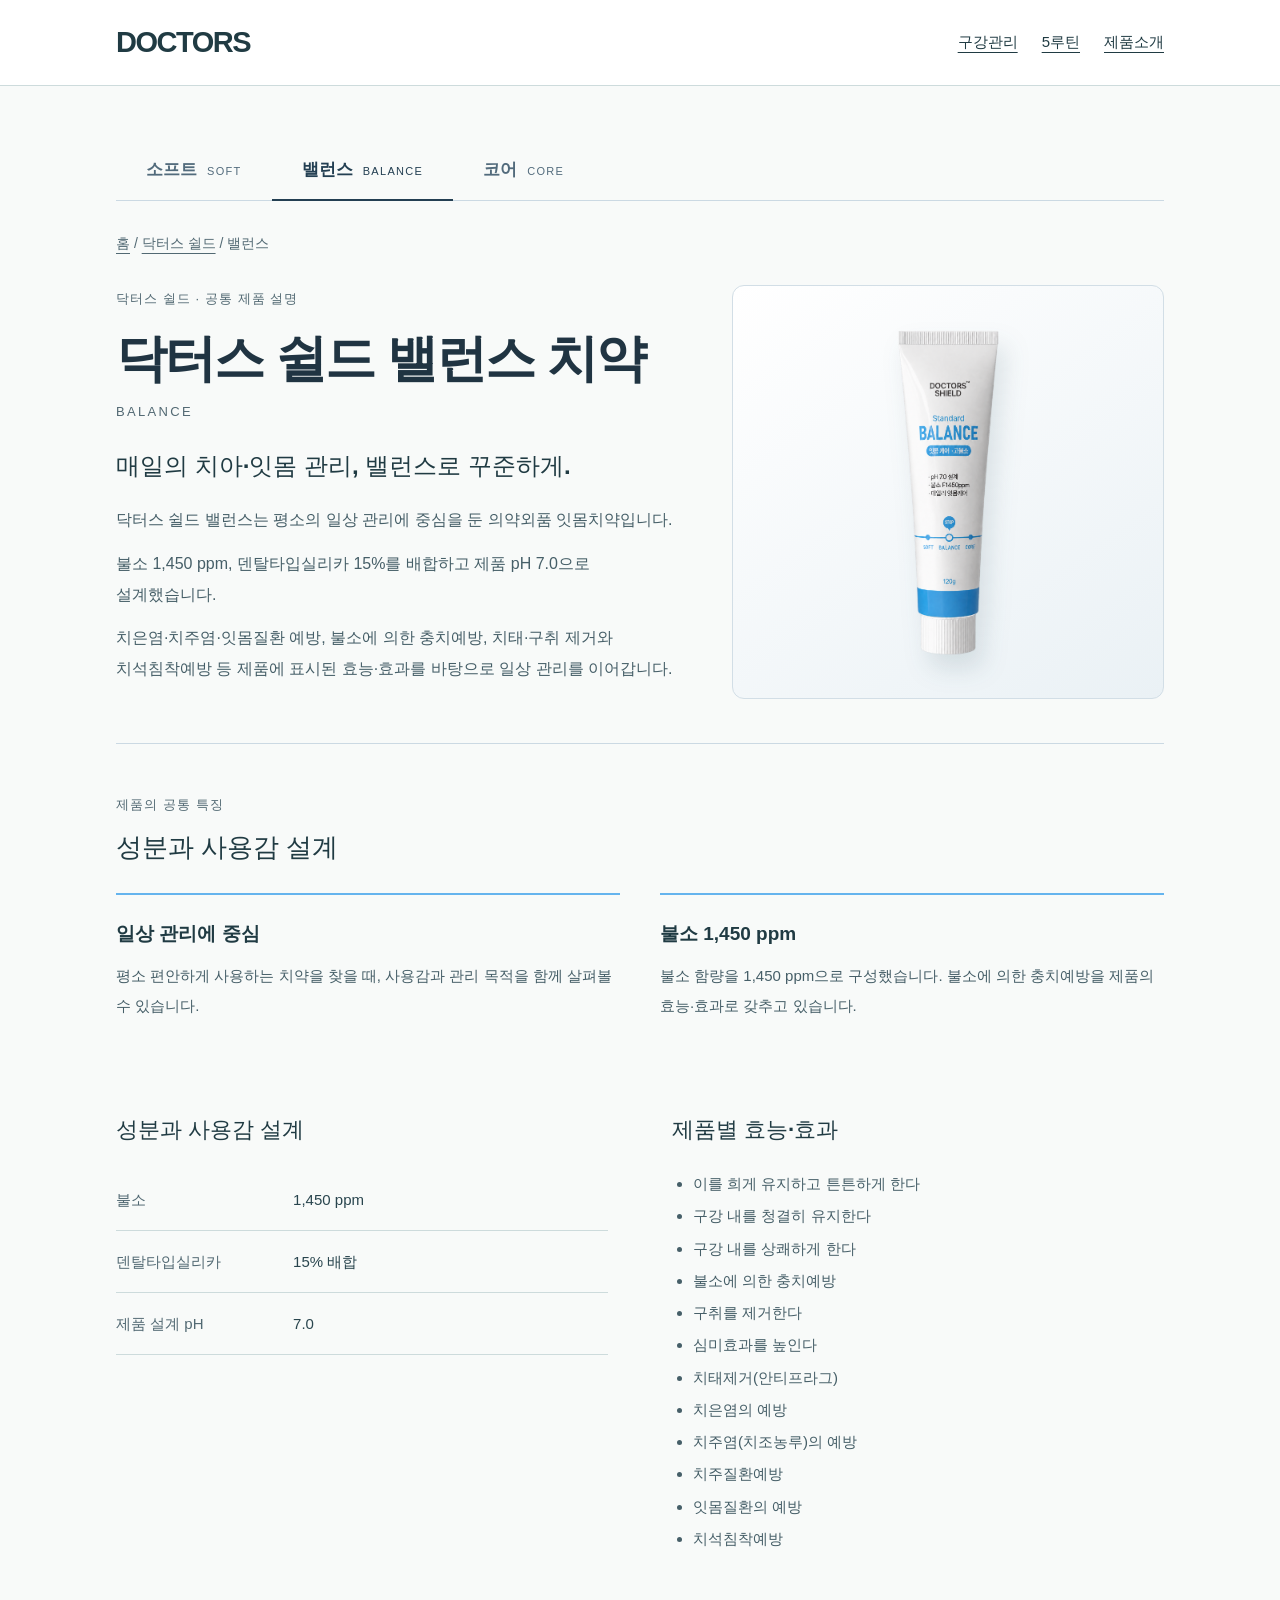
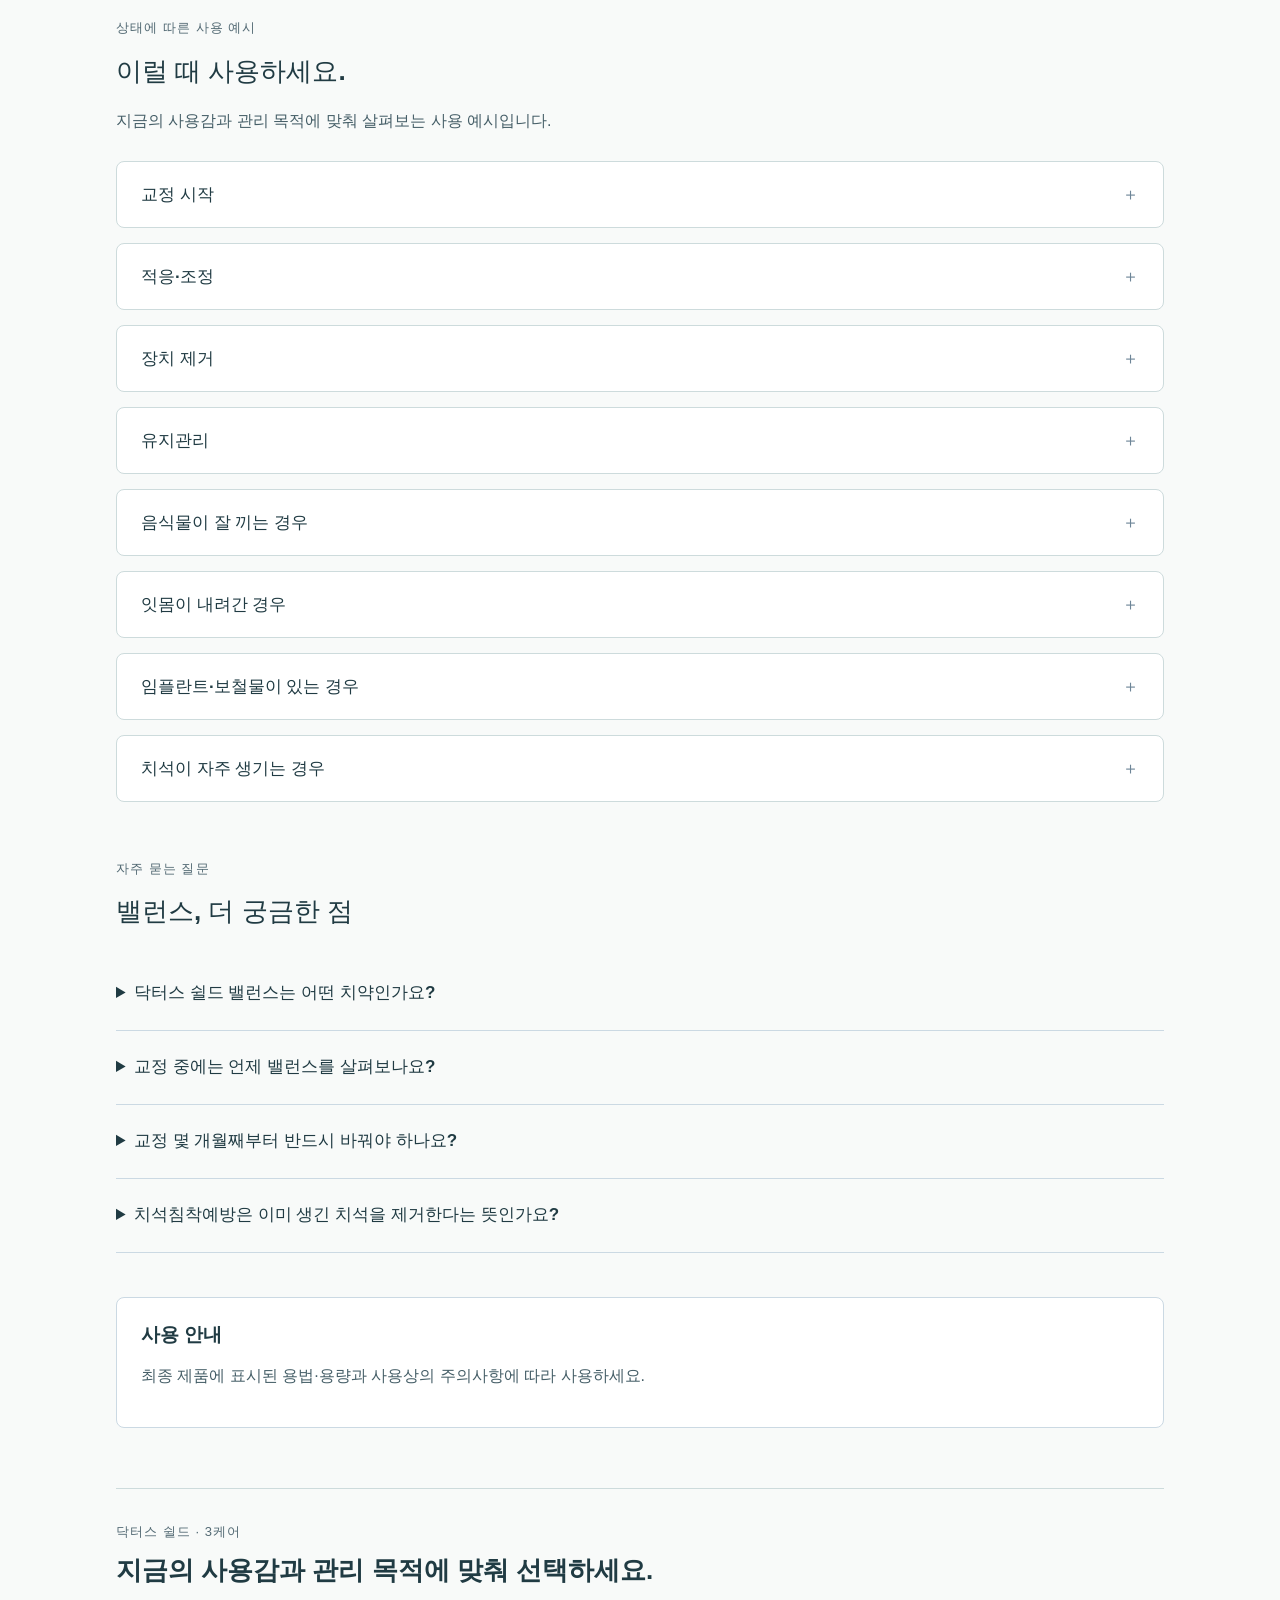
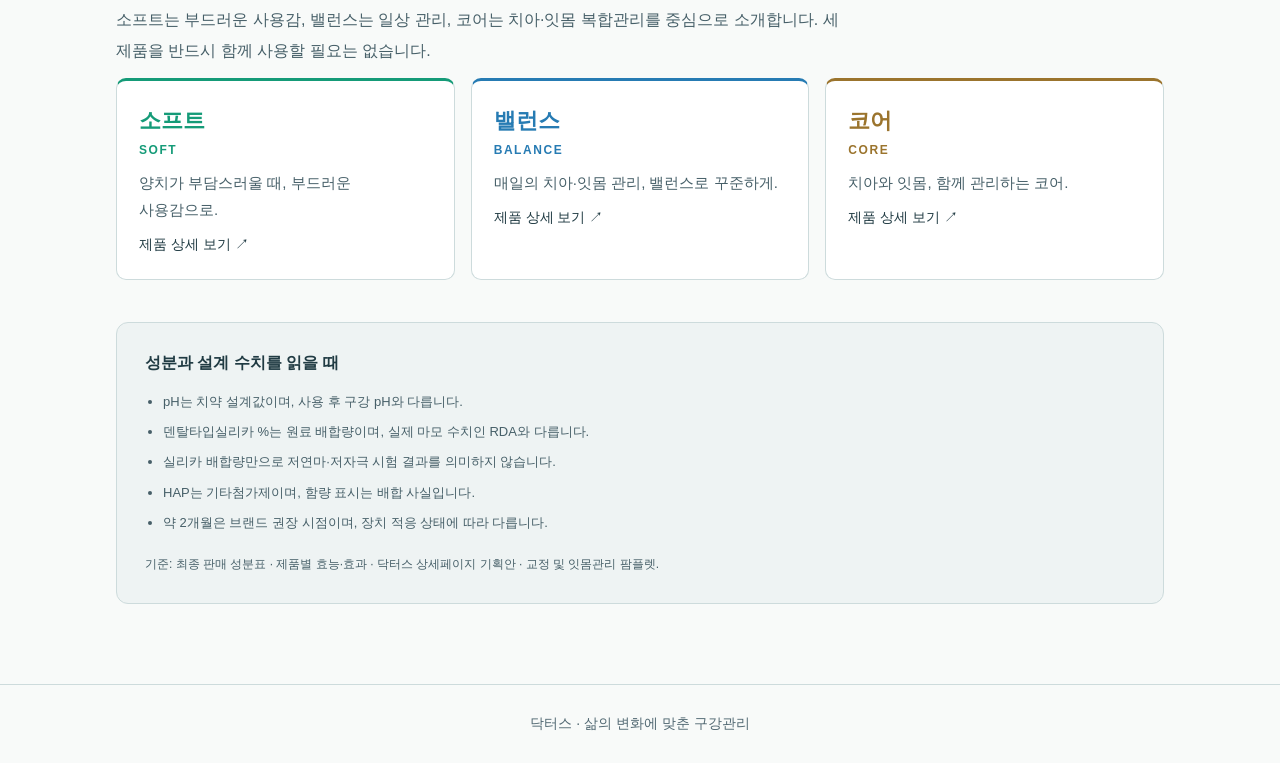
==== balance.html @ 1f4e5e7d "Update oral map and product pages with approved public content" ====
<!doctype html><html lang="ko"><head><meta charset="utf-8"><meta name="viewport" content="width=device-width,initial-scale=1"><title>닥터스 쉴드 밸런스 치약 | 닥터스</title><meta name="description" content="닥터스 쉴드 밸런스는 평소의 일상 관리에 중심을 둔 의약외품 잇몸치약입니다."><style>/* Pamphlet-backed product details follow the concise product introduction. */
.toothpaste-content{max-width:1080px;margin:64px auto 0;color:#dce8f0}
.toothpaste-opening{padding:0 0 40px;border-bottom:1px solid #2b4052;max-width:780px}
.toothpaste-opening h2{font-size:clamp(32px,4vw,46px);margin:14px 0 24px;color:var(--product-tone);line-height:1.3}
.toothpaste-opening h2 small,.toothpaste-compare-card h3 small{display:block;font-size:12px;letter-spacing:.16em;font-weight:400;margin-top:8px;line-height:1.7}
.toothpaste-opening h3{font-size:clamp(22px,2.6vw,29px);line-height:1.6;margin:0 0 20px;font-weight:550}
.toothpaste-content p{font-size:16px;line-height:1.95;color:#bed0dd;max-width:760px;margin:12px 0}
.toothpaste-columns{display:grid;grid-template-columns:1fr 1fr;gap:64px;margin:44px 0 64px}
.toothpaste-columns h3,.toothpaste-day-night h3{font-size:22px;line-height:1.6;margin:0 0 22px;font-weight:550}
.toothpaste-specs{border-collapse:collapse;width:100%;font-size:15px;line-height:1.8}
.toothpaste-specs caption{position:absolute;width:1px;height:1px;overflow:hidden;clip-path:inset(50%)}
.toothpaste-specs th,.toothpaste-specs td{border-bottom:1px solid #2b4052;padding:17px 0;text-align:left;vertical-align:top}
.toothpaste-specs th{width:36%;padding-right:18px;color:#b1c5d4;font-weight:500}.toothpaste-specs td{color:#e0ebf2;overflow-wrap:anywhere}
.toothpaste-moments{list-style:none;margin:0;padding:0 0 0 24px;border-left:1px solid #435466}
.toothpaste-moments li{position:relative;padding:0 0 24px}.toothpaste-moments li:last-child{padding-bottom:0}
.toothpaste-moments li::before{content:'';position:absolute;left:-30px;top:8px;width:9px;height:9px;background:#d4e2ed;border:1px solid #d4e2ed;border-radius:50%;box-shadow:0 0 0 5px #09131d}
.toothpaste-moments h4{font-size:16px;line-height:1.7;margin:0;font-weight:550}.toothpaste-moments p{font-size:15px;margin:7px 0 0}
.toothpaste-comparison{border-top:1px solid #2b4052;padding:40px 0}.toothpaste-comparison h2{font-size:28px;line-height:1.5;margin:10px 0 16px;font-weight:550}
.toothpaste-compare-grid{display:grid;grid-template-columns:repeat(3,minmax(0,1fr));gap:20px;margin-top:28px}
.toothpaste-compare-card{padding:26px 22px;border:1px solid #2b4052;border-top:3px solid var(--product-tone);border-radius:12px;background:#0c1c29;min-width:0}
.toothpaste-compare-card h3{color:var(--product-tone);font-size:24px;line-height:1.4;margin:0 0 16px}.toothpaste-compare-card p{font-size:15px;min-height:60px;line-height:1.8}
.toothpaste-compare-card dl{margin:22px 0}.toothpaste-compare-card dl div{display:flex;justify-content:space-between;gap:12px;padding:9px 0;border-bottom:1px solid #2b4052;font-size:14px;line-height:1.6}
.toothpaste-compare-card dt{color:#a9c0d0}.toothpaste-compare-card dd{margin:0;color:#e0ebf2;white-space:nowrap}.toothpaste-compare-card button{width:100%;font-size:14px;padding:12px;line-height:1.6}
.toothpaste-day-night{padding:28px 0 44px}.toothpaste-care-links{display:flex;gap:12px 26px;flex-wrap:wrap;margin-top:24px}.toothpaste-care-links a{color:#e0ebf2;font-size:14px;line-height:1.8;text-underline-offset:6px}
.toothpaste-notices{padding:26px 28px;border:1px solid #2b4052;border-radius:12px;background:#0b1926}.toothpaste-notices h3{font-size:16px;margin:0 0 12px;line-height:1.7}.toothpaste-notices ul{margin:0;padding-left:18px;color:#bccfdd;font-size:13px;line-height:1.95}.toothpaste-notices li+li{margin-top:5px}.toothpaste-notices p{font-size:12px;margin:18px 0 0;color:#afc5d5}
@media(max-width:760px){
 .toothpaste-content{margin-top:38px}.toothpaste-opening{padding-bottom:26px}.toothpaste-opening h2{font-size:34px}.toothpaste-opening h3{font-size:22px}.toothpaste-content p{font-size:15px}
 .toothpaste-columns{grid-template-columns:1fr;gap:34px;margin:32px 0 40px}.toothpaste-columns h3,.toothpaste-day-night h3{font-size:20px;margin-bottom:16px}.toothpaste-specs{font-size:14px}.toothpaste-specs th{width:38%;padding-right:12px}
 .toothpaste-moments h4{font-size:15px}.toothpaste-moments p{font-size:14px}.toothpaste-comparison{padding:30px 0}.toothpaste-comparison h2{font-size:23px}.toothpaste-compare-grid{grid-template-columns:1fr;gap:16px}
 .toothpaste-compare-card{padding:23px 20px}.toothpaste-compare-card p{min-height:0}.toothpaste-compare-card h3{font-size:23px}.toothpaste-compare-card dl div{font-size:14px}
 .toothpaste-day-night{padding-bottom:32px}.toothpaste-care-links{flex-direction:column;gap:16px}.toothpaste-notices{padding:22px 18px}.toothpaste-notices ul{font-size:13px}.toothpaste-notices p{font-size:12px}
}
/* Common product facts and state examples are generated from the same master. */
.product-design-section{margin:44px 0 56px}.product-design-section>h3,.product-faq-section>h3{font-size:26px;line-height:1.5;margin:12px 0 26px;font-weight:550;color:#26475c}
.product-feature-grid{display:grid;grid-template-columns:repeat(2,minmax(0,1fr));gap:24px 40px}.product-feature{padding:24px 0;border-top:2px solid var(--product-tone)}.product-feature h4{font-size:19px;line-height:1.6;margin:0 0 12px;color:#26475c}.product-feature p{font-size:15px!important}.product-cleansing-note{padding:16px 20px;background:#e4edf3;border-radius:6px}
.product-faq-section{margin:56px 0 44px}.product-faq{padding:22px 0;border-bottom:1px solid #cbd9e3}.product-faq summary{font-size:17px;line-height:1.7;font-weight:550;cursor:pointer;color:#26475c}.product-faq p{font-size:15px!important}.product-use-instructions{padding:24px;background:#fff;border:1px solid #cbd9e3;border-radius:8px;margin:32px 0}.product-use-instructions h3{margin:0;font-size:19px;color:#26475c}.product-source-footnote{font-size:13px!important;color:#465f71!important}
@media(max-width:760px){.product-feature-grid{grid-template-columns:1fr;gap:12px}.product-design-section>h3,.product-faq-section>h3{font-size:22px}.product-feature{padding:20px 0}.product-feature h4{font-size:18px}.product-faq summary{font-size:16px}.product-design-section{margin:34px 0 40px}.product-faq-section{margin:40px 0 30px}}
.product-context-origin{padding:17px 20px;background:#e4edf3;border-left:3px solid #728da2;border-radius:4px;font-size:14px!important}
.product-efficacy{margin:0;padding-left:21px;font-size:15px;line-height:1.95;color:#465f71}.product-efficacy li+li{margin-top:3px}
.product-formula{padding:20px 24px;background:#fff;border:1px solid #cbd9e3;border-radius:8px;margin:0 0 50px}.product-formula summary{cursor:pointer;font-size:17px;font-weight:550;color:#26475c}.product-formula .toothpaste-columns{margin:25px 0 10px;gap:38px}.product-formula .toothpaste-specs th{width:70%}.product-formula .toothpaste-specs td{text-align:right}
.product-use-section>h3{font-size:26px;line-height:1.6;font-weight:550;margin:12px 0}
.product-use-cases{display:flex;flex-direction:column;gap:15px;margin-top:25px}.product-use-case{background:#fff;border:1px solid #cbd9e3;border-radius:8px;padding:21px 24px}.product-use-case summary{display:flex;gap:12px;justify-content:space-between;align-items:center;font-size:17px;font-weight:550;cursor:pointer;color:#26475c}.product-use-case summary:after{content:'＋';margin-left:auto;color:#6d8597}.product-use-case[open] summary:after{content:'−'}.product-use-case .case-condition{font-size:14px;color:#587184}.product-use-case a{display:inline-block;color:#26475c;font-size:15px;text-underline-offset:5px;margin-top:10px}.case-current{display:none;font-size:12px;background:#e4edf3;border-radius:4px;padding:4px 8px;font-weight:400}.product-use-case.is-context{order:-1;border-color:#738da0;box-shadow:0 0 0 1px #738da020}.product-use-case.is-context .case-current{display:inline-block}
.paste-context-explanation{font-size:14px;line-height:1.8;color:#465f71;padding:8px 0 4px;margin:0}
@media(max-width:760px){.product-formula,.product-use-case{padding:18px}.product-use-section>h3{font-size:22px}.product-use-case summary{font-size:16px}.case-current{font-size:11px;white-space:nowrap}.product-efficacy{font-size:14px}.product-context-origin{font-size:13px!important}.product-formula .toothpaste-specs th{width:65%}}

:root{color-scheme:light;--ink:#203b43;--muted:#526973;--line:#cddbdc}
*{box-sizing:border-box}html{scroll-behavior:smooth;scroll-padding-top:24px}body{margin:0;background:#f8faf9;color:var(--ink);font-family:-apple-system,BlinkMacSystemFont,"Apple SD Gothic Neo","Noto Sans KR","Malgun Gothic",sans-serif;word-break:keep-all;overflow-wrap:anywhere}a{color:inherit;text-underline-offset:5px}a:focus-visible,summary:focus-visible{outline:3px solid #304d61;outline-offset:5px}main{max-width:1120px;margin:auto;padding:34px 36px 80px}.site-head{border-bottom:1px solid var(--line);background:white}.head-inner{max-width:1120px;margin:auto;padding:26px 36px;display:flex;gap:28px;align-items:center;justify-content:space-between}.brand-link{text-decoration:none;font-size:29px;font-weight:800;letter-spacing:-1.5px}.head-nav{display:flex;gap:24px;font-size:15px}.breadcrumb{font-size:14px;color:var(--muted);margin-bottom:28px}.product-nav{display:flex;gap:8px;flex-wrap:wrap;margin:0 0 22px}.product-nav a{padding:10px 19px;border:1px solid var(--line);border-radius:40px;text-decoration:none;font-size:15px}.product-nav a[aria-current]{background:var(--ink);border-color:var(--ink);color:white}.kicker{font-size:13px;line-height:1.7;letter-spacing:.08em;color:#526973}.toothpaste-article{margin-top:12px}.standalone-hero{display:grid;grid-template-columns:1.35fr 1fr;gap:60px;align-items:center;min-height:580px;padding:30px 0 50px;border-bottom:1px solid var(--line)}.toothpaste-opening{padding:0;border:0;max-width:none}.toothpaste-opening h1{font-size:clamp(36px,4vw,53px);line-height:1.3;letter-spacing:-.035em;margin:16px 0 26px}.toothpaste-opening h1 small{display:block;font-size:13px;letter-spacing:.18em;margin-top:12px;font-weight:400;color:#526973}.toothpaste-opening h3{font-size:24px;line-height:1.55}.hero-visual{background:var(--product-soft);border-radius:30px;min-height:490px;display:flex;align-items:center;justify-content:center;padding:32px}.hero-visual img{height:420px;max-width:100%;object-fit:contain;filter:drop-shadow(10px 22px 18px #19353622)}
.toothpaste-content{color:var(--ink);margin:0;max-width:none}.toothpaste-content p{color:#465f68}.toothpaste-specs th,.toothpaste-specs td{border-color:var(--line);color:#29454e}.toothpaste-specs th{color:#526973}.toothpaste-columns h3{color:var(--ink)}.product-efficacy{color:#465f68}.product-feature h4,.product-design-section>h3,.product-faq-section>h3,.product-faq summary,.product-use-instructions h3,.product-use-case summary{color:var(--ink)}.product-cleansing-note{background:#edf3f3}.product-use-case{border-color:var(--line)}.product-use-case a{color:#29454e}.product-source-footnote{margin-top:-40px!important;margin-bottom:40px!important}.toothpaste-notices{background:#eef3f3;color:var(--ink);border-color:var(--line);margin-top:42px}.toothpaste-notices ul,.toothpaste-notices p{color:#465f68}.other-products{margin:60px 0 0;border-top:1px solid var(--line);padding-top:32px}.other-products h2{font-size:26px;margin:10px 0 16px}.compare-links{display:grid;grid-template-columns:repeat(3,minmax(0,1fr));gap:16px}.compare-link{padding:25px 22px;background:white;border:1px solid var(--line);border-top:3px solid var(--accent);border-radius:10px;text-decoration:none}.compare-link h3{font-size:22px;margin:0 0 8px;color:var(--accent)}.compare-link small{display:block;font-size:12px;margin-top:7px;letter-spacing:.13em}.compare-link p{font-size:15px;line-height:1.8;color:#465f68}.compare-link span{font-size:14px}.care-entry-link{display:block;padding:25px 28px;background:#eaf0f3;border-radius:12px;text-decoration:none;margin:35px 0}.care-entry-link strong{display:block;font-size:21px;margin-bottom:10px}.care-entry-link span{font-size:15px;line-height:1.8;color:#465f68}.site-foot{border-top:1px solid var(--line);padding:30px 36px;text-align:center;font-size:14px;color:#526973}.skip-link{position:absolute;left:20px;top:-80px;padding:12px;background:white;z-index:20}.skip-link:focus{top:15px}.product-source-footnote{line-height:1.8}
@media(max-width:760px){.head-inner{flex-wrap:wrap}.head-nav{flex-wrap:wrap}main{padding:25px 22px 50px}.head-inner{padding:20px 22px;gap:18px}.brand-link{font-size:25px}.head-nav{gap:14px;font-size:14px}.standalone-hero{grid-template-columns:1fr;gap:28px;min-height:0;padding:12px 0 36px}.hero-visual{min-height:330px;padding:25px}.hero-visual img{height:300px}.toothpaste-opening h1{font-size:36px}.toothpaste-opening h3{font-size:23px}.toothpaste-content p{font-size:16px}.toothpaste-specs{font-size:15px}.product-efficacy{font-size:15px}.compare-links{grid-template-columns:1fr}.product-source-footnote{margin-top:-18px!important;margin-bottom:28px!important}.product-nav a{font-size:14px;padding:9px 16px}.breadcrumb{font-size:13px}.site-foot{padding:26px 22px}}
@media(prefers-reduced-motion:reduce){html{scroll-behavior:auto}}
/* Same type, pale paper and navy navigation as the brand entrance. */
.shield-product-intro{max-width:1080px;margin:34px auto 0;padding:28px 0 0;background:transparent;color:#203442}
.shield-product-intro[hidden],.shield-family-content[hidden]{display:none!important}
.shield-family-heading{margin-bottom:32px}.shield-eyebrow{font-size:12px;letter-spacing:.13em;color:#536a7b;line-height:1.8;margin-bottom:16px;font-weight:600}
.shield-product-title{font-size:clamp(36px,4.2vw,58px);font-family:inherit;font-weight:650;line-height:1.25;letter-spacing:-.045em;margin:0 0 20px;color:#203442}
.shield-product-sub{font-size:18px;line-height:1.8;color:#536a7b;margin:0}
.shield-choices{display:flex;gap:0;border-bottom:1px solid #cbd9e3;max-width:1080px}
.shield-choice{display:flex;align-items:baseline;gap:10px;padding:18px 30px;text-decoration:none;color:#526b7c;border-bottom:2px solid transparent;margin-bottom:-1px;min-width:0}
.shield-choice strong{font-size:17px;font-weight:600}.shield-choice small{font-size:11px;letter-spacing:.12em;line-height:1.6}
.shield-choice[aria-current]{border-color:#233f52;color:#233f52}.shield-choice:hover{background:#e7eef3}.shield-choice:focus-visible,.shield-family-card:focus-visible{outline:3px solid #617e92;outline-offset:4px}
.product-specific{padding:0;margin-top:22px}.product-specific .shield-family-heading{display:none}
.shield-family-content{max-width:1080px;margin:38px auto 54px}.shield-family-grid{display:grid;grid-template-columns:repeat(3,minmax(0,1fr));gap:26px}
.shield-family-card{display:block;text-decoration:none;color:#203442;min-width:0;border:1px solid #d2dee6;background:#fff;border-radius:12px;overflow:hidden;transition:transform .2s,border-color .2s}
.shield-family-card:hover{transform:translateY(-4px);border-color:#8197a5}
.shield-family-cutout{height:320px;display:flex;align-items:center;justify-content:center;background:linear-gradient(145deg,#fff,#edf3f6);padding:25px}
.shield-family-cutout svg{height:275px;width:auto;max-width:100%;filter:drop-shadow(9px 14px 10px #233f521c)}
.shield-family-label{padding:26px 26px 30px;border-top:1px solid #e6edf2}.shield-family-label h3{font-size:26px;line-height:1.4;margin:0 0 18px}.shield-family-label small{display:block;font-size:11px;letter-spacing:.14em;font-weight:400;color:#536a7b;margin-top:6px}
.shield-family-label p{font-size:16px;line-height:1.8;min-height:58px;margin:0 0 24px;color:#465f71}.shield-family-label>span{font-size:14px;text-decoration:underline;text-underline-offset:5px}.shield-family-note{font-size:14px;line-height:1.8;color:#536a7b;margin:28px 0}
.product-reading-opening{display:grid;grid-template-columns:1.3fr 1fr;gap:54px;align-items:center;margin:24px 0 50px;padding-bottom:44px;border-bottom:1px solid #cbd9e3}
.product-reading-opening .toothpaste-opening{border:0;padding:0;max-width:none}.product-reading-visual{min-height:380px;display:flex;align-items:center;justify-content:center;background:linear-gradient(145deg,#fff,#eaf1f5);border:1px solid #d2dee6;border-radius:12px;padding:26px}
.product-reading-visual svg,.product-reading-visual img{height:360px;width:auto;max-width:100%;object-fit:contain;filter:drop-shadow(8px 15px 12px #1b3c4e20)}
.toothpaste-content{margin-top:32px}.toothpaste-opening h2,.toothpaste-opening h1{color:#203442!important}
.signals{gap:8px;justify-content:flex-start}.signal,.signal.blue,.signal.gold{height:auto;width:auto;flex:1;border-radius:5px;padding:12px 8px;border:1px solid #bdcdd9;background:#fff;gap:0;animation:none;overflow:visible;color:#304e64}
.signal:before,.signal i{display:none!important;animation:none!important}.signal[aria-pressed=true]{background:#233f52;border-color:#233f52;color:#fff}.signal strong{font-size:15px}.signal small{font-size:10px;letter-spacing:.08em;color:inherit}.signal[aria-pressed=true] small{color:#e1e9ee}
@media(min-width:761px){body>.shield-product-intro{padding:32px 36px 0;max-width:1120px}}
@media(max-width:760px){.shield-product-intro{margin-top:24px;padding:16px 0 0}.shield-eyebrow{font-size:11px}.shield-product-title{font-size:36px}.shield-product-sub{font-size:16px}.shield-family-heading{margin-bottom:22px}.shield-choice{padding:16px 14px;flex:1;display:block;text-align:center}.shield-choice strong{font-size:16px}.shield-choice small{display:block;font-size:10px;margin-top:4px}.product-specific{margin-top:18px;padding:0}.shield-family-content{margin-top:26px}.shield-family-grid{grid-template-columns:1fr;gap:22px}.shield-family-cutout{height:290px}.shield-family-cutout svg{height:250px}.shield-family-label p{min-height:0}.product-reading-opening{grid-template-columns:1fr;gap:26px;margin-bottom:34px;padding-bottom:32px}.product-reading-visual{min-height:310px}.product-reading-visual svg,.product-reading-visual img{height:290px}.toothpaste-content{margin-top:26px}body>.shield-product-intro{margin-left:22px;margin-right:22px}}
@media(prefers-reduced-motion:reduce){.shield-family-card{transition:none}.shield-family-card:hover{transform:none}}
</style><script type="application/ld+json">{"@context": "https://schema.org", "@type": "Product", "name": "닥터스 쉴드 밸런스 치약", "brand": {"@type": "Brand", "name": "닥터스"}, "category": "의약외품 잇몸치약", "description": "닥터스 쉴드 밸런스는 평소의 일상 관리에 중심을 둔 의약외품 잇몸치약입니다.", "additionalProperty": [{"@type": "PropertyValue", "name": "불소 함량", "value": 1450, "unitText": "ppm"}, {"@type": "PropertyValue", "name": "덴탈타입실리카 배합량", "value": 15, "unitText": "%"}]}</script><link rel="canonical" href="__SITE_ORIGIN__/balance.html"><link rel="icon" href="favicon.svg"></head>
<body style="--product-tone:#267bb3;--product-soft:#e8f3fa"><a class="skip-link" href="#product-main">본문으로 이동</a><header class="site-head"><div class="head-inner"><a class="brand-link" href="index.html#entrance">DOCTORS</a><nav class="head-nav" aria-label="주요 메뉴"><a href="index.html#map">구강관리</a><a href="routine.html">5루틴</a><a href="toothpaste.html">제품소개</a></nav></div></header>
<section class="shield-product-intro product-specific" id="shield-product-intro"><nav class="shield-choices" aria-label="닥터스 쉴드 치약 선택"><a class="shield-choice" data-shield-product="0" href="soft.html"><strong>소프트</strong><small lang="en">SOFT</small></a><a class="shield-choice" data-shield-product="1" href="balance.html" aria-current="page"><strong>밸런스</strong><small lang="en">BALANCE</small></a><a class="shield-choice" data-shield-product="2" href="core.html"><strong>코어</strong><small lang="en">CORE</small></a></nav></section><main id="product-main"><div class="breadcrumb"><a href="index.html#entrance">홈</a> / <a href="toothpaste.html">닥터스 쉴드</a> / 밸런스</div><div class="toothpaste-content"><article id="toothpaste-content-1" class="toothpaste-article" aria-labelledby="toothpaste-heading-1" style="--product-tone:#65b4ee">
<div class="product-reading-opening"><header class="toothpaste-opening"><div class="kicker">닥터스 쉴드 · 공통 제품 설명</div><h1 id="toothpaste-heading-1">닥터스 쉴드 밸런스 치약<small lang="en">BALANCE</small></h1><h3>매일의 치아·잇몸 관리, 밸런스로 꾸준하게.</h3><p>닥터스 쉴드 밸런스는 평소의 일상 관리에 중심을 둔 의약외품 잇몸치약입니다.</p><p>불소 1,450 ppm, 덴탈타입실리카 15%를 배합하고 제품 pH 7.0으로 설계했습니다.</p><p>치은염·치주염·잇몸질환 예방, 불소에 의한 충치예방, 치태·구취 제거와 치석침착예방 등 제품에 표시된 효능·효과를 바탕으로 일상 관리를 이어갑니다.</p></header><div class="product-reading-visual" id="product-reading-visual-1" role="img" aria-label="닥터스 쉴드 밸런스 치약 튜브"><img src="asset-33bb845bdcbf09d2.png" alt="닥터스 쉴드 밸런스 치약 튜브" width="300" height="550"></div></div>
<section class="product-design-section"><div class="kicker">제품의 공통 특징</div><h3>성분과 사용감 설계</h3><div class="product-feature-grid"><div class="product-feature"><h4>일상 관리에 중심</h4><p>평소 편안하게 사용하는 치약을 찾을 때, 사용감과 관리 목적을 함께 살펴볼 수 있습니다.</p></div><div class="product-feature"><h4>불소 1,450 ppm</h4><p>불소 함량을 1,450 ppm으로 구성했습니다. 불소에 의한 충치예방을 제품의 효능·효과로 갖추고 있습니다.</p></div></div></section>
<div class="toothpaste-columns"><section><h3>성분과 사용감 설계</h3><table class="toothpaste-specs"><caption>밸런스의 성분·설계 수치</caption><tbody><tr><th scope="row">불소</th><td>1,450 ppm</td></tr><tr><th scope="row">덴탈타입실리카</th><td>15% 배합</td></tr><tr><th scope="row">제품 설계 pH</th><td>7.0</td></tr></tbody></table></section><section><h3>제품별 효능·효과</h3><ul class="product-efficacy"><li>이를 희게 유지하고 튼튼하게 한다</li><li>구강 내를 청결히 유지한다</li><li>구강 내를 상쾌하게 한다</li><li>불소에 의한 충치예방</li><li>구취를 제거한다</li><li>심미효과를 높인다</li><li>치태제거(안티프라그)</li><li>치은염의 예방</li><li>치주염(치조농루)의 예방</li><li>치주질환예방</li><li>잇몸질환의 예방</li><li>치석침착예방</li></ul></section></div>


<section class="product-use-section" aria-labelledby="product-use-title-1"><div class="kicker">상태에 따른 사용 예시</div><h3 id="product-use-title-1">이럴 때 사용하세요.</h3><p>지금의 사용감과 관리 목적에 맞춰 살펴보는 사용 예시입니다.</p><div class="product-use-cases"><details id="product-case-1-ortho-start" class="product-use-case"><summary><span>교정 시작</span></summary><p class="case-condition">장치 사용이 편안하고 일상 관리를 원할 때</p><p>현재 사용감이 편안하다면 밸런스를 일상 관리의 선택지로 살펴봅니다.</p></details><details id="product-case-1-ortho-adjustment" class="product-use-case"><summary><span>적응·조정</span></summary><p class="case-condition">장치에 적응하고 사용감이 편안할 때</p><p>편안해진 시기의 기본 일상 관리로 밸런스를 연결합니다.</p></details><details id="product-case-1-ortho-removal" class="product-use-case"><summary><span>장치 제거</span></summary><p class="case-condition">장치 제거 후 편안한 일상 관리</p><p>밸런스로 자연치아와 잇몸의 일상 관리를 이어갑니다.</p></details><details id="product-case-1-ortho-retention" class="product-use-case"><summary><span>유지관리</span></summary><p class="case-condition">유지기의 편안한 일상 관리</p><p>장치가 없어져도 자연치아와 잇몸의 매일 관리를 이어갑니다.</p></details><details id="product-case-1-gum-food-trapping" class="product-use-case"><summary><span>음식물이 잘 끼는 경우</span></summary><p class="case-condition">매일의 불소치약 관리를 우선할 때</p><p>치아 사이 도구 관리와 함께 밸런스의 일상 관리 특징을 살펴볼 수 있습니다.</p></details><details id="product-case-1-gum-recession" class="product-use-case"><summary><span>잇몸이 내려간 경우</span></summary><p class="case-condition">불소 1,450 ppm을 일상 관리의 선택 기준으로 삼을 때</p><p>밸런스의 불소 함량을 살펴볼 수 있습니다.</p></details><details id="product-case-1-gum-prosthetics" class="product-use-case"><summary><span>임플란트·보철물이 있는 경우</span></summary><p class="case-condition">주변 자연치아와 잇몸의 일상 관리</p><p>밸런스를 일상 관리의 선택지로 살펴볼 수 있습니다.</p></details><details id="product-case-1-gum-tartar" class="product-use-case"><summary><span>치석이 자주 생기는 경우</span></summary><p class="case-condition">평소의 일상 관리</p><p>밸런스의 일상 관리 방향과 제품 표시사항을 살펴볼 수 있습니다.</p></details></div></section>
<section class="product-faq-section"><div class="kicker">자주 묻는 질문</div><h3>밸런스, 더 궁금한 점</h3><details class="product-faq"><summary>닥터스 쉴드 밸런스는 어떤 치약인가요?</summary><p>평소의 치아·잇몸 일상 관리에 중심을 둔 의약외품 잇몸치약입니다. 불소 1,450 ppm을 함유하며 치석침착예방이 제품의 효능·효과에 포함됩니다.</p></details><details class="product-faq"><summary>교정 중에는 언제 밸런스를 살펴보나요?</summary><p>닥터스 교정관리 안내에서는 장치에 적응하고 사용감이 편안해진 시기의 일상 관리에 밸런스를 연결합니다. 장치 제거 후와 유지기에도 자연치아와 잇몸의 일상 관리 목적으로 살펴볼 수 있습니다.</p></details><details class="product-faq"><summary>교정 몇 개월째부터 반드시 바꿔야 하나요?</summary><p>팜플렛의 약 2개월은 선택·전환을 설명하는 예시입니다. 장치에 적응한 정도와 사용감을 함께 살펴보며, 조정 후 다시 양치가 부담스러우면 소프트의 사용감도 살펴볼 수 있습니다.</p></details><details class="product-faq"><summary>치석침착예방은 이미 생긴 치석을 제거한다는 뜻인가요?</summary><p>치석침착예방과 이미 생긴 치석의 제거는 다른 의미입니다. 밸런스를 기존 치석을 제거하는 제품으로 안내하지 않습니다.</p></details></section>
<section class="product-use-instructions"><h3>사용 안내</h3><p>최종 제품에 표시된 용법·용량과 사용상의 주의사항에 따라 사용하세요.</p></section></article>
<section class="other-products"><div class="kicker">닥터스 쉴드 · 3케어</div><h2>지금의 사용감과 관리 목적에 맞춰 선택하세요.</h2><p>소프트는 부드러운 사용감, 밸런스는 일상 관리, 코어는 치아·잇몸 복합관리를 중심으로 소개합니다. 세 제품을 반드시 함께 사용할 필요는 없습니다.</p><div class="compare-links"><a class="compare-link" href="soft.html" style="--accent:#159b78"><h3>소프트<small lang="en">SOFT</small></h3><p>양치가 부담스러울 때, 부드러운 사용감으로.</p><span>제품 상세 보기 ↗</span></a><a class="compare-link" href="balance.html" style="--accent:#267bb3"><h3>밸런스<small lang="en">BALANCE</small></h3><p>매일의 치아·잇몸 관리, 밸런스로 꾸준하게.</p><span>제품 상세 보기 ↗</span></a><a class="compare-link" href="core.html" style="--accent:#9b742d"><h3>코어<small lang="en">CORE</small></h3><p>치아와 잇몸, 함께 관리하는 코어.</p><span>제품 상세 보기 ↗</span></a></div></section>
<aside class="toothpaste-notices"><h3>성분과 설계 수치를 읽을 때</h3><ul><li>pH는 치약 설계값이며, 사용 후 구강 pH와 다릅니다.</li><li>덴탈타입실리카 %는 원료 배합량이며, 실제 마모 수치인 RDA와 다릅니다.</li><li>실리카 배합량만으로 저연마·저자극 시험 결과를 의미하지 않습니다.</li><li>HAP는 기타첨가제이며, 함량 표시는 배합 사실입니다.</li><li>약 2개월은 브랜드 권장 시점이며, 장치 적응 상태에 따라 다릅니다.</li></ul><p>기준: 최종 판매 성분표 · 제품별 효능·효과 · 닥터스 상세페이지 기획안 · 교정 및 잇몸관리 팜플렛.</p></aside></div></main><footer class="site-foot">닥터스 · 삶의 변화에 맞춘 구강관리</footer></body></html>
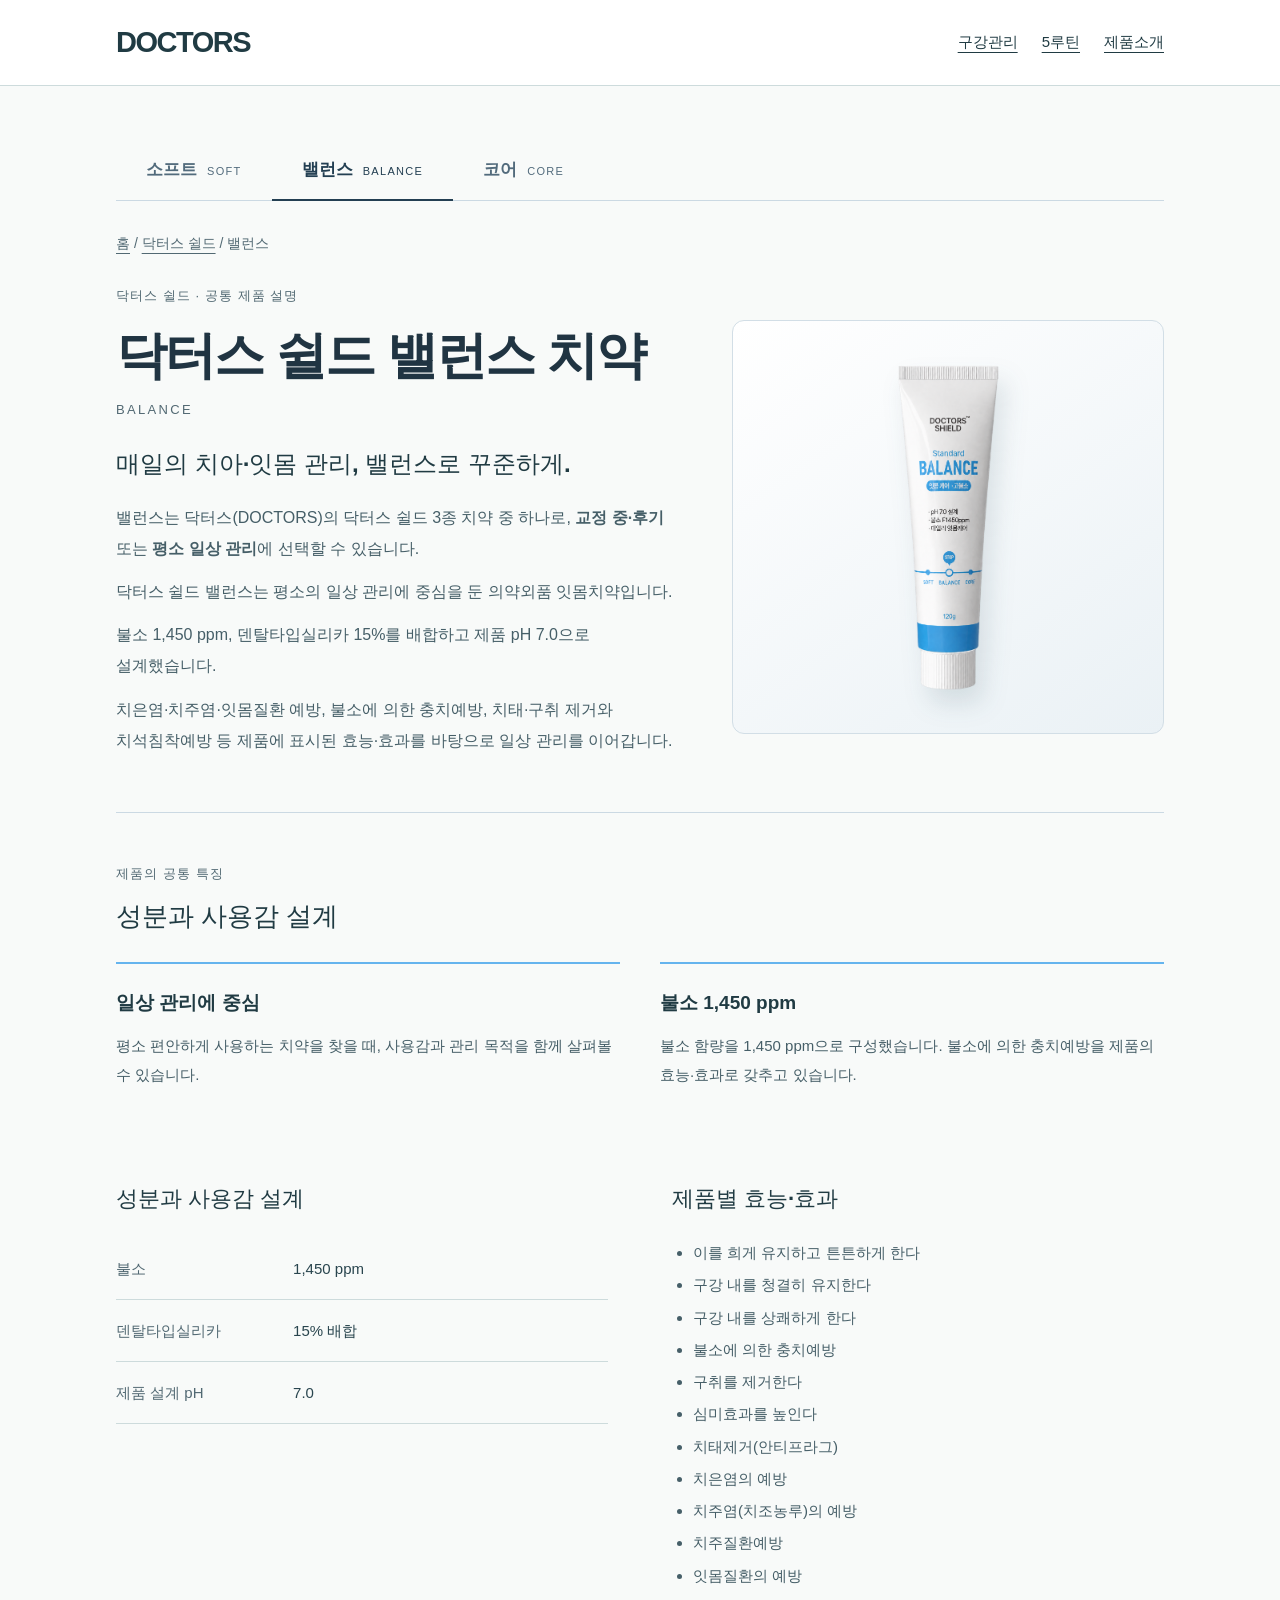
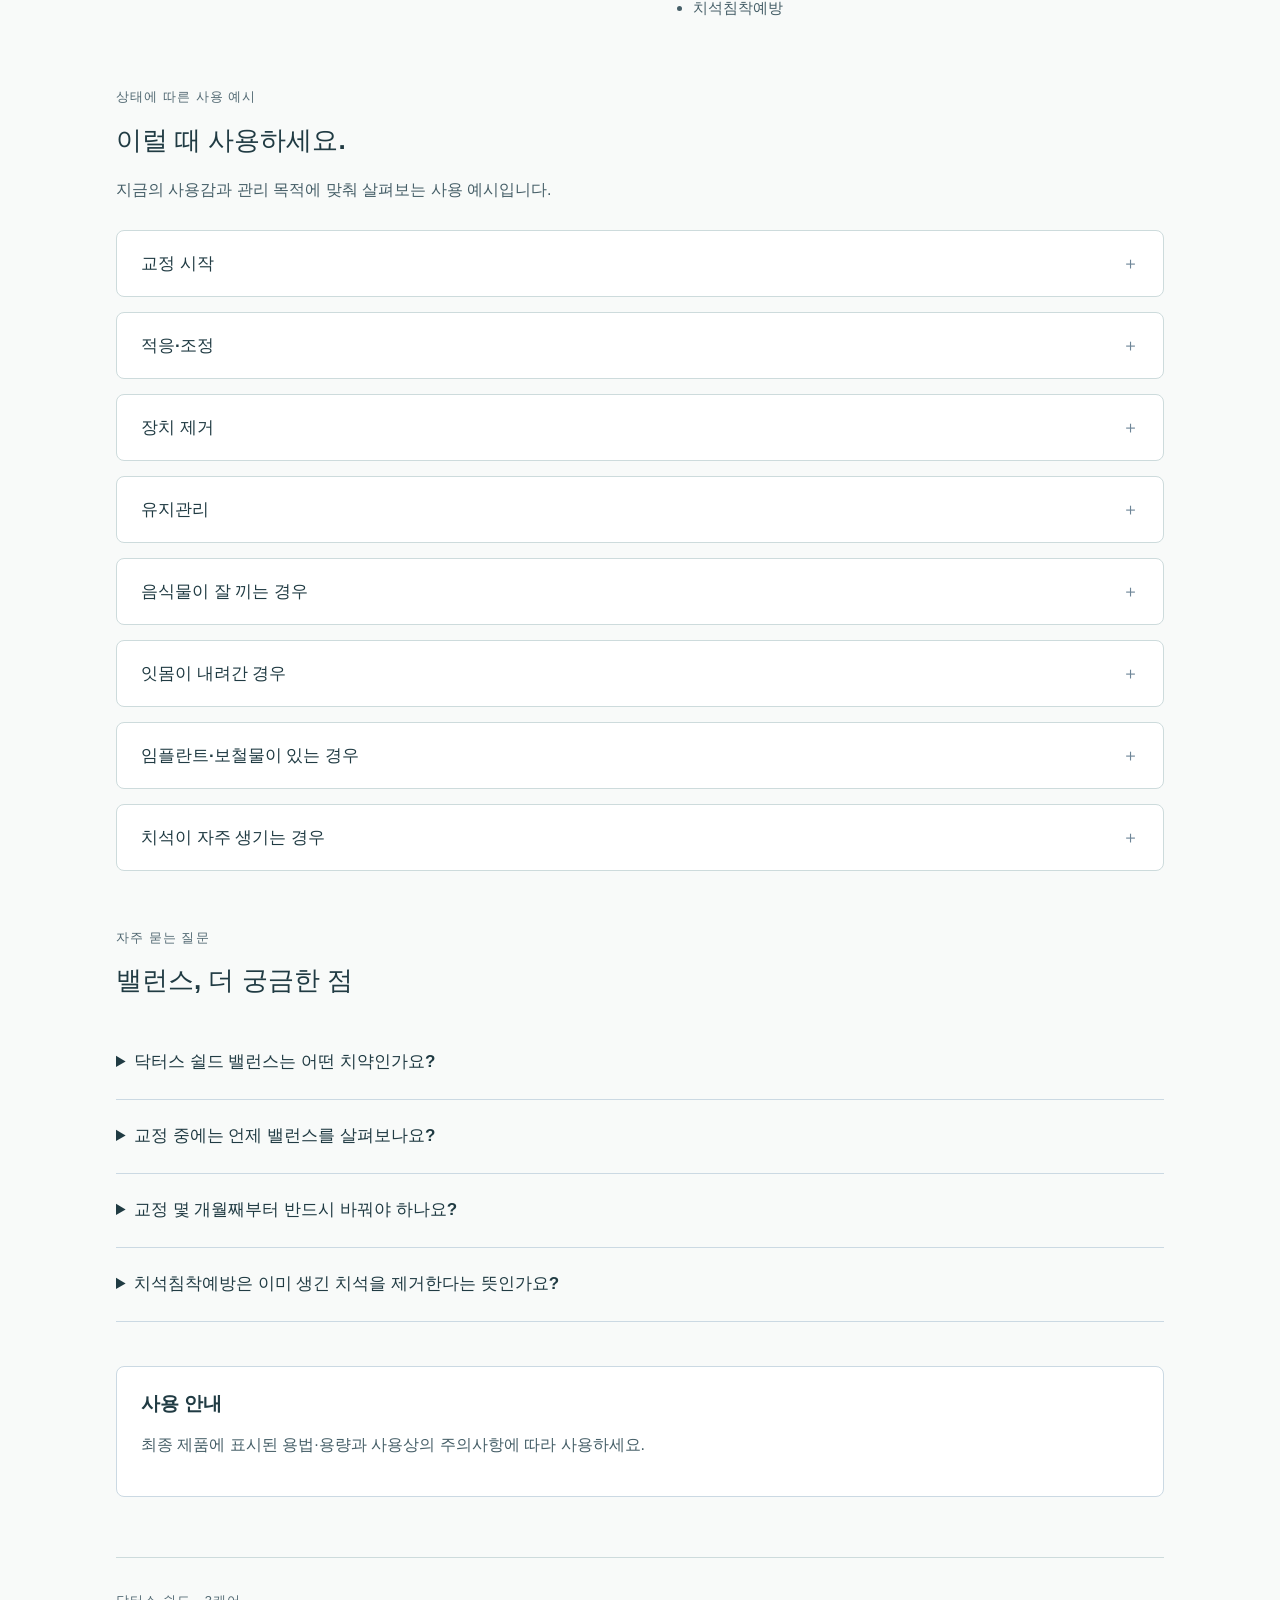
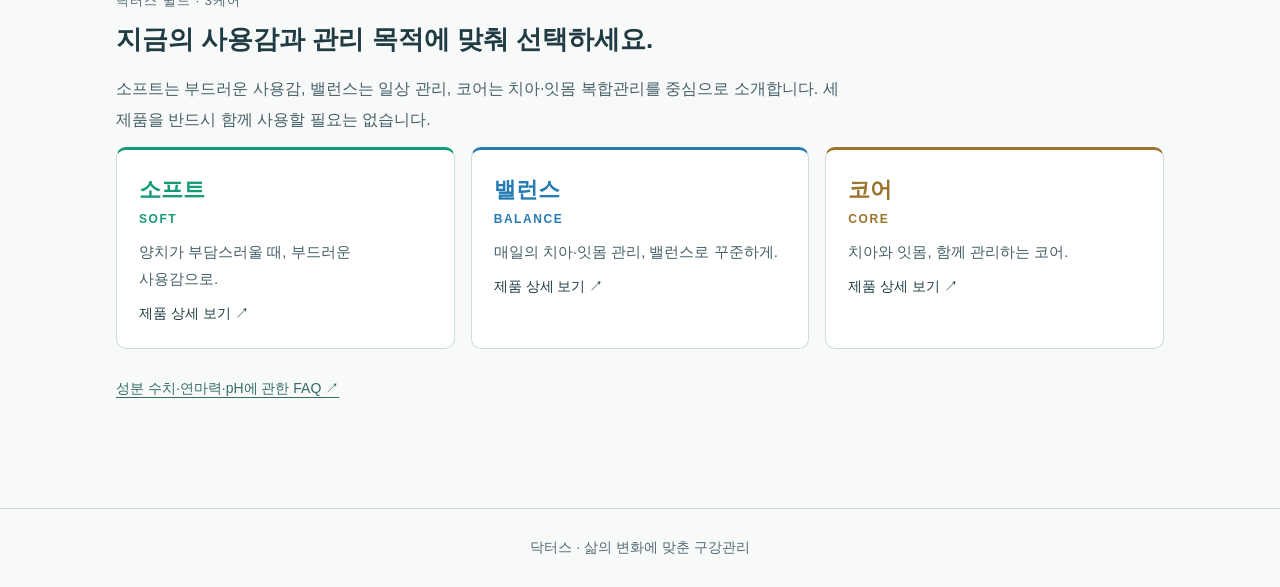
==== commit ae04e0d3: "Clarify Doctors Shield lineup, selection guides and patent research Unify brand definition across ho" ====
--- a/balance.html
+++ b/balance.html
@@ -1,4 +1,4 @@
-<!doctype html><html lang="ko"><head><meta charset="utf-8"><meta name="viewport" content="width=device-width,initial-scale=1"><title>닥터스 쉴드 밸런스 치약 | 닥터스</title><meta name="description" content="닥터스 쉴드 밸런스는 평소의 일상 관리에 중심을 둔 의약외품 잇몸치약입니다."><style>/* Pamphlet-backed product details follow the concise product introduction. */
+<!doctype html><html lang="ko"><head><meta charset="utf-8"><meta name="viewport" content="width=device-width,initial-scale=1"><title>닥터스 쉴드 밸런스 | 교정 중·후기와 평소 일상 관리</title><meta name="description" content="닥터스 쉴드 밸런스는 교정 중·후기 또는 평소 일상 관리에 선택하는 치약입니다. 불소 1,450 ppm, 충치예방·치태제거·치석침착예방 등 제품 특징을 확인하세요."><style>/* Pamphlet-backed product details follow the concise product introduction. */
 .toothpaste-content{max-width:1080px;margin:64px auto 0;color:#dce8f0}
 .toothpaste-opening{padding:0 0 40px;border-bottom:1px solid #2b4052;max-width:780px}
 .toothpaste-opening h2{font-size:clamp(32px,4vw,46px);margin:14px 0 24px;color:var(--product-tone);line-height:1.3}
@@ -75,16 +75,16 @@
 @media(min-width:761px){body>.shield-product-intro{padding:32px 36px 0;max-width:1120px}}
 @media(max-width:760px){.shield-product-intro{margin-top:24px;padding:16px 0 0}.shield-eyebrow{font-size:11px}.shield-product-title{font-size:36px}.shield-product-sub{font-size:16px}.shield-family-heading{margin-bottom:22px}.shield-choice{padding:16px 14px;flex:1;display:block;text-align:center}.shield-choice strong{font-size:16px}.shield-choice small{display:block;font-size:10px;margin-top:4px}.product-specific{margin-top:18px;padding:0}.shield-family-content{margin-top:26px}.shield-family-grid{grid-template-columns:1fr;gap:22px}.shield-family-cutout{height:290px}.shield-family-cutout svg{height:250px}.shield-family-label p{min-height:0}.product-reading-opening{grid-template-columns:1fr;gap:26px;margin-bottom:34px;padding-bottom:32px}.product-reading-visual{min-height:310px}.product-reading-visual svg,.product-reading-visual img{height:290px}.toothpaste-content{margin-top:26px}body>.shield-product-intro{margin-left:22px;margin-right:22px}}
 @media(prefers-reduced-motion:reduce){.shield-family-card{transition:none}.shield-family-card:hover{transform:none}}
-</style><script type="application/ld+json">{"@context": "https://schema.org", "@type": "Product", "name": "닥터스 쉴드 밸런스 치약", "brand": {"@type": "Brand", "name": "닥터스"}, "category": "의약외품 잇몸치약", "description": "닥터스 쉴드 밸런스는 평소의 일상 관리에 중심을 둔 의약외품 잇몸치약입니다.", "additionalProperty": [{"@type": "PropertyValue", "name": "불소 함량", "value": 1450, "unitText": "ppm"}, {"@type": "PropertyValue", "name": "덴탈타입실리카 배합량", "value": 15, "unitText": "%"}]}</script><link rel="canonical" href="__SITE_ORIGIN__/balance.html"><link rel="icon" href="favicon.svg"></head>
+</style><script type="application/ld+json">{"@context": "https://schema.org", "@type": "Product", "name": "닥터스 쉴드 밸런스 치약", "brand": {"@type": "Brand", "name": "닥터스"}, "category": "의약외품 잇몸치약", "description": "닥터스 쉴드 밸런스는 교정 중·후기 또는 평소 일상 관리에 선택하는 치약입니다. 불소 1,450 ppm, 충치예방·치태제거·치석침착예방 등 제품 특징을 확인하세요.", "additionalProperty": [{"@type": "PropertyValue", "name": "불소 함량", "value": 1450, "unitText": "ppm"}, {"@type": "PropertyValue", "name": "덴탈타입실리카 배합량", "value": 15, "unitText": "%"}]}</script><link rel="canonical" href="__SITE_ORIGIN__/balance.html"><link rel="icon" href="favicon.svg"><link rel="stylesheet" href="brand-guide.css?v=1"><meta property="og:title" content="닥터스 쉴드 밸런스 | 교정 중·후기와 평소 일상 관리"><meta property="og:description" content="닥터스 쉴드 밸런스는 교정 중·후기 또는 평소 일상 관리에 선택하는 치약입니다. 불소 1,450 ppm, 충치예방·치태제거·치석침착예방 등 제품 특징을 확인하세요."><script type="application/ld+json" id="page-faq-schema">{"@context": "https://schema.org", "@type": "FAQPage", "mainEntity": [{"@type": "Question", "name": "닥터스 쉴드 밸런스는 어떤 치약인가요?", "acceptedAnswer": {"@type": "Answer", "text": "평소의 치아·잇몸 일상 관리에 중심을 둔 의약외품 잇몸치약입니다. 불소 1,450 ppm을 함유하며 치석침착예방이 제품의 효능·효과에 포함됩니다."}}, {"@type": "Question", "name": "교정 중에는 언제 밸런스를 살펴보나요?", "acceptedAnswer": {"@type": "Answer", "text": "닥터스 교정관리 안내에서는 장치에 적응하고 사용감이 편안해진 시기의 일상 관리에 밸런스를 연결합니다. 장치 제거 후와 유지기에도 자연치아와 잇몸의 일상 관리 목적으로 살펴볼 수 있습니다."}}, {"@type": "Question", "name": "교정 몇 개월째부터 반드시 바꿔야 하나요?", "acceptedAnswer": {"@type": "Answer", "text": "정해진 개월 수는 없습니다. 교정 중·후기에 장치 사용이 편안하고 일상 관리를 원할 때 밸런스를 선택할 수 있습니다. 조정 후 다시 부드러운 사용감을 원하면 소프트를 살펴보세요."}}, {"@type": "Question", "name": "치석침착예방은 이미 생긴 치석을 제거한다는 뜻인가요?", "acceptedAnswer": {"@type": "Answer", "text": "치석침착예방과 이미 생긴 치석의 제거는 다른 의미입니다. 밸런스를 기존 치석을 제거하는 제품으로 안내하지 않습니다."}}]}</script></head>
 <body style="--product-tone:#267bb3;--product-soft:#e8f3fa"><a class="skip-link" href="#product-main">본문으로 이동</a><header class="site-head"><div class="head-inner"><a class="brand-link" href="index.html#entrance">DOCTORS</a><nav class="head-nav" aria-label="주요 메뉴"><a href="index.html#map">구강관리</a><a href="routine.html">5루틴</a><a href="toothpaste.html">제품소개</a></nav></div></header>
 <section class="shield-product-intro product-specific" id="shield-product-intro"><nav class="shield-choices" aria-label="닥터스 쉴드 치약 선택"><a class="shield-choice" data-shield-product="0" href="soft.html"><strong>소프트</strong><small lang="en">SOFT</small></a><a class="shield-choice" data-shield-product="1" href="balance.html" aria-current="page"><strong>밸런스</strong><small lang="en">BALANCE</small></a><a class="shield-choice" data-shield-product="2" href="core.html"><strong>코어</strong><small lang="en">CORE</small></a></nav></section><main id="product-main"><div class="breadcrumb"><a href="index.html#entrance">홈</a> / <a href="toothpaste.html">닥터스 쉴드</a> / 밸런스</div><div class="toothpaste-content"><article id="toothpaste-content-1" class="toothpaste-article" aria-labelledby="toothpaste-heading-1" style="--product-tone:#65b4ee">
-<div class="product-reading-opening"><header class="toothpaste-opening"><div class="kicker">닥터스 쉴드 · 공통 제품 설명</div><h1 id="toothpaste-heading-1">닥터스 쉴드 밸런스 치약<small lang="en">BALANCE</small></h1><h3>매일의 치아·잇몸 관리, 밸런스로 꾸준하게.</h3><p>닥터스 쉴드 밸런스는 평소의 일상 관리에 중심을 둔 의약외품 잇몸치약입니다.</p><p>불소 1,450 ppm, 덴탈타입실리카 15%를 배합하고 제품 pH 7.0으로 설계했습니다.</p><p>치은염·치주염·잇몸질환 예방, 불소에 의한 충치예방, 치태·구취 제거와 치석침착예방 등 제품에 표시된 효능·효과를 바탕으로 일상 관리를 이어갑니다.</p></header><div class="product-reading-visual" id="product-reading-visual-1" role="img" aria-label="닥터스 쉴드 밸런스 치약 튜브"><img src="asset-33bb845bdcbf09d2.png" alt="닥터스 쉴드 밸런스 치약 튜브" width="300" height="550"></div></div>
+<div class="product-reading-opening"><header class="toothpaste-opening"><div class="kicker">닥터스 쉴드 · 공통 제품 설명</div><h1 id="toothpaste-heading-1">닥터스 쉴드 밸런스 치약<small lang="en">BALANCE</small></h1><h3>매일의 치아·잇몸 관리, 밸런스로 꾸준하게.</h3><p>밸런스는 닥터스(DOCTORS)의 닥터스 쉴드 3종 치약 중 하나로, <strong>교정 중·후기</strong> 또는 <strong>평소 일상 관리</strong>에 선택할 수 있습니다.</p><p>닥터스 쉴드 밸런스는 평소의 일상 관리에 중심을 둔 의약외품 잇몸치약입니다.</p><p>불소 1,450 ppm, 덴탈타입실리카 15%를 배합하고 제품 pH 7.0으로 설계했습니다.</p><p>치은염·치주염·잇몸질환 예방, 불소에 의한 충치예방, 치태·구취 제거와 치석침착예방 등 제품에 표시된 효능·효과를 바탕으로 일상 관리를 이어갑니다.</p></header><div class="product-reading-visual" id="product-reading-visual-1" role="img" aria-label="닥터스 쉴드 밸런스 치약 튜브"><img src="asset-33bb845bdcbf09d2.png" alt="닥터스 쉴드 밸런스 치약 튜브" width="300" height="550"></div></div>
 <section class="product-design-section"><div class="kicker">제품의 공통 특징</div><h3>성분과 사용감 설계</h3><div class="product-feature-grid"><div class="product-feature"><h4>일상 관리에 중심</h4><p>평소 편안하게 사용하는 치약을 찾을 때, 사용감과 관리 목적을 함께 살펴볼 수 있습니다.</p></div><div class="product-feature"><h4>불소 1,450 ppm</h4><p>불소 함량을 1,450 ppm으로 구성했습니다. 불소에 의한 충치예방을 제품의 효능·효과로 갖추고 있습니다.</p></div></div></section>
 <div class="toothpaste-columns"><section><h3>성분과 사용감 설계</h3><table class="toothpaste-specs"><caption>밸런스의 성분·설계 수치</caption><tbody><tr><th scope="row">불소</th><td>1,450 ppm</td></tr><tr><th scope="row">덴탈타입실리카</th><td>15% 배합</td></tr><tr><th scope="row">제품 설계 pH</th><td>7.0</td></tr></tbody></table></section><section><h3>제품별 효능·효과</h3><ul class="product-efficacy"><li>이를 희게 유지하고 튼튼하게 한다</li><li>구강 내를 청결히 유지한다</li><li>구강 내를 상쾌하게 한다</li><li>불소에 의한 충치예방</li><li>구취를 제거한다</li><li>심미효과를 높인다</li><li>치태제거(안티프라그)</li><li>치은염의 예방</li><li>치주염(치조농루)의 예방</li><li>치주질환예방</li><li>잇몸질환의 예방</li><li>치석침착예방</li></ul></section></div>
 
 
 <section class="product-use-section" aria-labelledby="product-use-title-1"><div class="kicker">상태에 따른 사용 예시</div><h3 id="product-use-title-1">이럴 때 사용하세요.</h3><p>지금의 사용감과 관리 목적에 맞춰 살펴보는 사용 예시입니다.</p><div class="product-use-cases"><details id="product-case-1-ortho-start" class="product-use-case"><summary><span>교정 시작</span></summary><p class="case-condition">장치 사용이 편안하고 일상 관리를 원할 때</p><p>현재 사용감이 편안하다면 밸런스를 일상 관리의 선택지로 살펴봅니다.</p></details><details id="product-case-1-ortho-adjustment" class="product-use-case"><summary><span>적응·조정</span></summary><p class="case-condition">장치에 적응하고 사용감이 편안할 때</p><p>편안해진 시기의 기본 일상 관리로 밸런스를 연결합니다.</p></details><details id="product-case-1-ortho-removal" class="product-use-case"><summary><span>장치 제거</span></summary><p class="case-condition">장치 제거 후 편안한 일상 관리</p><p>밸런스로 자연치아와 잇몸의 일상 관리를 이어갑니다.</p></details><details id="product-case-1-ortho-retention" class="product-use-case"><summary><span>유지관리</span></summary><p class="case-condition">유지기의 편안한 일상 관리</p><p>장치가 없어져도 자연치아와 잇몸의 매일 관리를 이어갑니다.</p></details><details id="product-case-1-gum-food-trapping" class="product-use-case"><summary><span>음식물이 잘 끼는 경우</span></summary><p class="case-condition">매일의 불소치약 관리를 우선할 때</p><p>치아 사이 도구 관리와 함께 밸런스의 일상 관리 특징을 살펴볼 수 있습니다.</p></details><details id="product-case-1-gum-recession" class="product-use-case"><summary><span>잇몸이 내려간 경우</span></summary><p class="case-condition">불소 1,450 ppm을 일상 관리의 선택 기준으로 삼을 때</p><p>밸런스의 불소 함량을 살펴볼 수 있습니다.</p></details><details id="product-case-1-gum-prosthetics" class="product-use-case"><summary><span>임플란트·보철물이 있는 경우</span></summary><p class="case-condition">주변 자연치아와 잇몸의 일상 관리</p><p>밸런스를 일상 관리의 선택지로 살펴볼 수 있습니다.</p></details><details id="product-case-1-gum-tartar" class="product-use-case"><summary><span>치석이 자주 생기는 경우</span></summary><p class="case-condition">평소의 일상 관리</p><p>밸런스의 일상 관리 방향과 제품 표시사항을 살펴볼 수 있습니다.</p></details></div></section>
-<section class="product-faq-section"><div class="kicker">자주 묻는 질문</div><h3>밸런스, 더 궁금한 점</h3><details class="product-faq"><summary>닥터스 쉴드 밸런스는 어떤 치약인가요?</summary><p>평소의 치아·잇몸 일상 관리에 중심을 둔 의약외품 잇몸치약입니다. 불소 1,450 ppm을 함유하며 치석침착예방이 제품의 효능·효과에 포함됩니다.</p></details><details class="product-faq"><summary>교정 중에는 언제 밸런스를 살펴보나요?</summary><p>닥터스 교정관리 안내에서는 장치에 적응하고 사용감이 편안해진 시기의 일상 관리에 밸런스를 연결합니다. 장치 제거 후와 유지기에도 자연치아와 잇몸의 일상 관리 목적으로 살펴볼 수 있습니다.</p></details><details class="product-faq"><summary>교정 몇 개월째부터 반드시 바꿔야 하나요?</summary><p>팜플렛의 약 2개월은 선택·전환을 설명하는 예시입니다. 장치에 적응한 정도와 사용감을 함께 살펴보며, 조정 후 다시 양치가 부담스러우면 소프트의 사용감도 살펴볼 수 있습니다.</p></details><details class="product-faq"><summary>치석침착예방은 이미 생긴 치석을 제거한다는 뜻인가요?</summary><p>치석침착예방과 이미 생긴 치석의 제거는 다른 의미입니다. 밸런스를 기존 치석을 제거하는 제품으로 안내하지 않습니다.</p></details></section>
+<section class="product-faq-section"><div class="kicker">자주 묻는 질문</div><h3>밸런스, 더 궁금한 점</h3><details class="product-faq"><summary>닥터스 쉴드 밸런스는 어떤 치약인가요?</summary><p>평소의 치아·잇몸 일상 관리에 중심을 둔 의약외품 잇몸치약입니다. 불소 1,450 ppm을 함유하며 치석침착예방이 제품의 효능·효과에 포함됩니다.</p></details><details class="product-faq"><summary>교정 중에는 언제 밸런스를 살펴보나요?</summary><p>닥터스 교정관리 안내에서는 장치에 적응하고 사용감이 편안해진 시기의 일상 관리에 밸런스를 연결합니다. 장치 제거 후와 유지기에도 자연치아와 잇몸의 일상 관리 목적으로 살펴볼 수 있습니다.</p></details><details class="product-faq"><summary>교정 몇 개월째부터 반드시 바꿔야 하나요?</summary><p>정해진 개월 수는 없습니다. 교정 중·후기에 장치 사용이 편안하고 일상 관리를 원할 때 밸런스를 선택할 수 있습니다. 조정 후 다시 부드러운 사용감을 원하면 소프트를 살펴보세요.</p></details><details class="product-faq"><summary>치석침착예방은 이미 생긴 치석을 제거한다는 뜻인가요?</summary><p>치석침착예방과 이미 생긴 치석의 제거는 다른 의미입니다. 밸런스를 기존 치석을 제거하는 제품으로 안내하지 않습니다.</p></details></section>
 <section class="product-use-instructions"><h3>사용 안내</h3><p>최종 제품에 표시된 용법·용량과 사용상의 주의사항에 따라 사용하세요.</p></section></article>
 <section class="other-products"><div class="kicker">닥터스 쉴드 · 3케어</div><h2>지금의 사용감과 관리 목적에 맞춰 선택하세요.</h2><p>소프트는 부드러운 사용감, 밸런스는 일상 관리, 코어는 치아·잇몸 복합관리를 중심으로 소개합니다. 세 제품을 반드시 함께 사용할 필요는 없습니다.</p><div class="compare-links"><a class="compare-link" href="soft.html" style="--accent:#159b78"><h3>소프트<small lang="en">SOFT</small></h3><p>양치가 부담스러울 때, 부드러운 사용감으로.</p><span>제품 상세 보기 ↗</span></a><a class="compare-link" href="balance.html" style="--accent:#267bb3"><h3>밸런스<small lang="en">BALANCE</small></h3><p>매일의 치아·잇몸 관리, 밸런스로 꾸준하게.</p><span>제품 상세 보기 ↗</span></a><a class="compare-link" href="core.html" style="--accent:#9b742d"><h3>코어<small lang="en">CORE</small></h3><p>치아와 잇몸, 함께 관리하는 코어.</p><span>제품 상세 보기 ↗</span></a></div></section>
-<aside class="toothpaste-notices"><h3>성분과 설계 수치를 읽을 때</h3><ul><li>pH는 치약 설계값이며, 사용 후 구강 pH와 다릅니다.</li><li>덴탈타입실리카 %는 원료 배합량이며, 실제 마모 수치인 RDA와 다릅니다.</li><li>실리카 배합량만으로 저연마·저자극 시험 결과를 의미하지 않습니다.</li><li>HAP는 기타첨가제이며, 함량 표시는 배합 사실입니다.</li><li>약 2개월은 브랜드 권장 시점이며, 장치 적응 상태에 따라 다릅니다.</li></ul><p>기준: 최종 판매 성분표 · 제품별 효능·효과 · 닥터스 상세페이지 기획안 · 교정 및 잇몸관리 팜플렛.</p></aside></div></main><footer class="site-foot">닥터스 · 삶의 변화에 맞춘 구강관리</footer></body></html>+<p class="bg-technical-link"><a href="toothpaste.html#technical-faq">성분 수치·연마력·pH에 관한 FAQ ↗</a></p></div></main><footer class="site-foot">닥터스 · 삶의 변화에 맞춘 구강관리</footer></body></html>
--- a/brand-guide.css
+++ b/brand-guide.css
@@ -0,0 +1,22 @@
+/* Shared text-first brand definition, selection and research sections. */
+.brand-guide{max-width:1120px;margin:48px auto;padding:36px 0;color:#203442;line-height:1.85;text-align:left;letter-spacing:-.025em}
+.brand-guide h2{font-size:clamp(25px,3vw,36px);font-weight:600;line-height:1.45;margin:8px 0 22px;color:#203442;letter-spacing:-.04em}
+.brand-guide h3{font-size:20px;line-height:1.5;margin:16px 0 12px;color:#203442}
+.brand-guide p{font-size:16px;line-height:1.9;max-width:940px;color:#4c6371;margin:14px 0}
+.brand-guide .bg-eyebrow{font-size:12px;letter-spacing:.09em;color:#53786c;font-weight:600;margin:0 0 12px}
+.bg-intro{margin:8px auto 14px;padding:24px 0 10px}.bg-intro h2{font-size:26px}.bg-intro p{max-width:960px}
+.bg-table-wrap{max-width:100%;overflow-x:auto;margin-top:26px;border:1px solid #ccd9d6;border-radius:12px;background:#fff}
+.bg-table{width:100%;border-collapse:collapse;min-width:660px;font-size:15px;line-height:1.8;color:#294351;table-layout:fixed}
+.bg-table caption{text-align:left;padding:16px 20px;color:#58716b;font-size:13px;background:#f1f6f3}
+.bg-table th,.bg-table td{padding:20px 18px;border-bottom:1px solid #dce5e1;text-align:left;vertical-align:top;overflow-wrap:anywhere}
+.bg-table thead th{font-weight:500;color:#4c655e;background:#f8faf8}.bg-table th:first-child{width:16%}.bg-table th:last-child{width:34%}
+.bg-table tbody th{font-size:18px;font-weight:600}.bg-table tbody tr:last-child>*{border-bottom:0}.brand-guide a{color:#245f57;text-decoration:underline;text-underline-offset:4px}
+.bg-status{display:inline-block!important;font-size:12px!important;font-weight:500!important;line-height:1.6!important;padding:4px 10px;border-radius:4px;background:#e4f1e9;color:#285a42!important;margin:8px 0!important;white-space:nowrap}
+.bg-table .bg-status{display:table!important}.bg-status.bg-pending{background:#edf0f5;color:#455d78!important}
+.brand-guide .bg-note{font-size:14px;color:#64746d;margin:18px 0}.bg-research{border-top:1px solid #ccd9d6}
+.bg-patents{display:grid;grid-template-columns:1fr 1fr;gap:32px;margin-top:28px}.bg-patents article{padding:24px;border:1px solid #d5dfdb;border-radius:10px;background:#f7faf7}.bg-patents p{font-size:15px}.bg-patents .bg-patent-name{color:#294839;font-weight:500}
+.bg-faq details{border-bottom:1px solid #ccd9d6;padding:20px 0}.bg-faq summary,.bg-specs>summary{cursor:pointer;color:#203442;font-size:17px;font-weight:500;line-height:1.7}.bg-faq details p{margin:16px 0 4px}.bg-faq summary:focus-visible,.bg-table-wrap:focus-visible{outline:2px solid #356a60;outline-offset:5px}
+.bg-technical-link{font-size:14px!important;line-height:1.9!important;margin:26px 0!important}.bg-technical-link a{color:#366c65;text-decoration:underline;text-underline-offset:4px}
+.bg-specs{border-top:1px solid #ccd9d6;border-bottom:1px solid #ccd9d6}.bg-specs[open]>summary{margin-bottom:26px}
+@media(max-width:760px){.brand-guide{margin:30px auto;padding:24px 0}.brand-guide h2{font-size:26px}.brand-guide p{font-size:15px}.bg-intro{margin:0;padding:14px 0}.bg-intro h2{font-size:23px}.bg-patents{grid-template-columns:1fr;gap:16px}.bg-patents article{padding:20px}.bg-faq summary{font-size:16px}.bg-table th,.bg-table td{padding:15px 13px}.bg-table{min-width:640px;font-size:14px}.bg-table tbody th{font-size:16px}}
+.cv-product-copy .bg-status{min-height:0!important;margin:4px 0!important;padding:3px 9px}
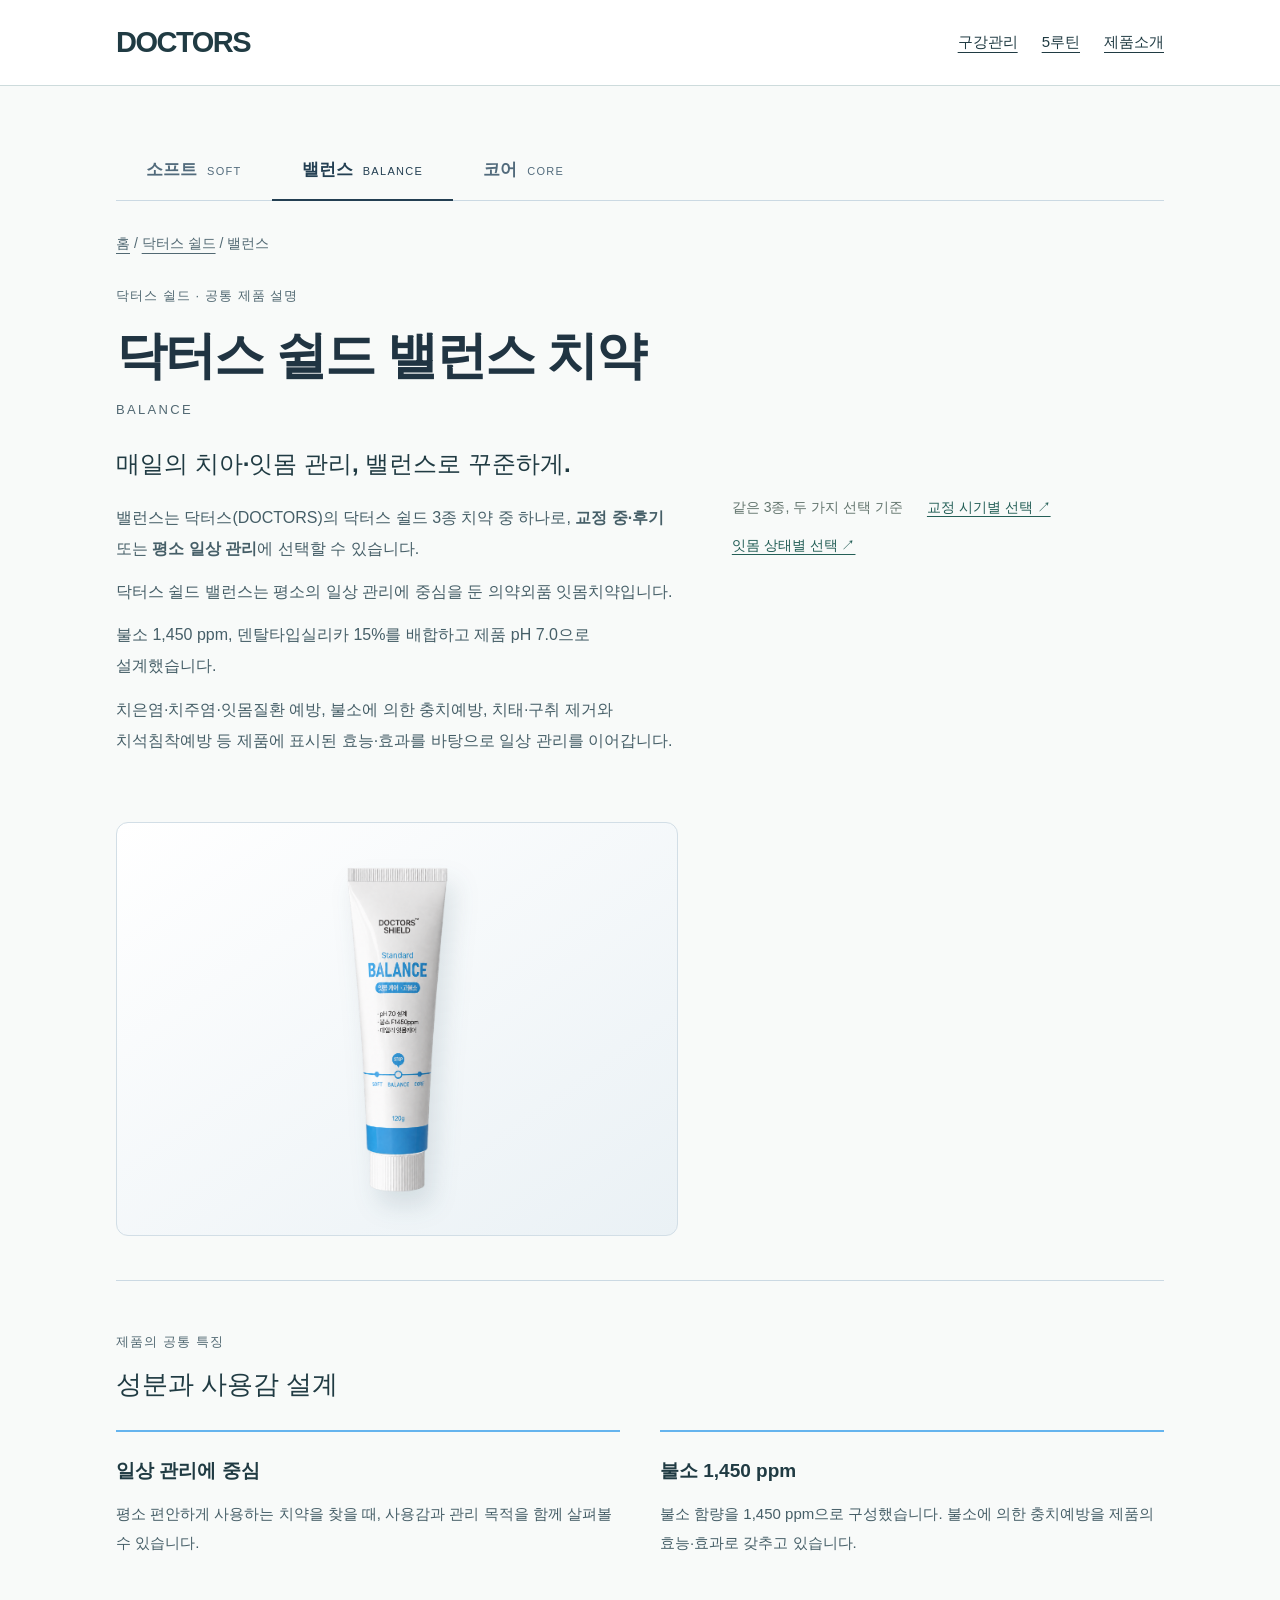
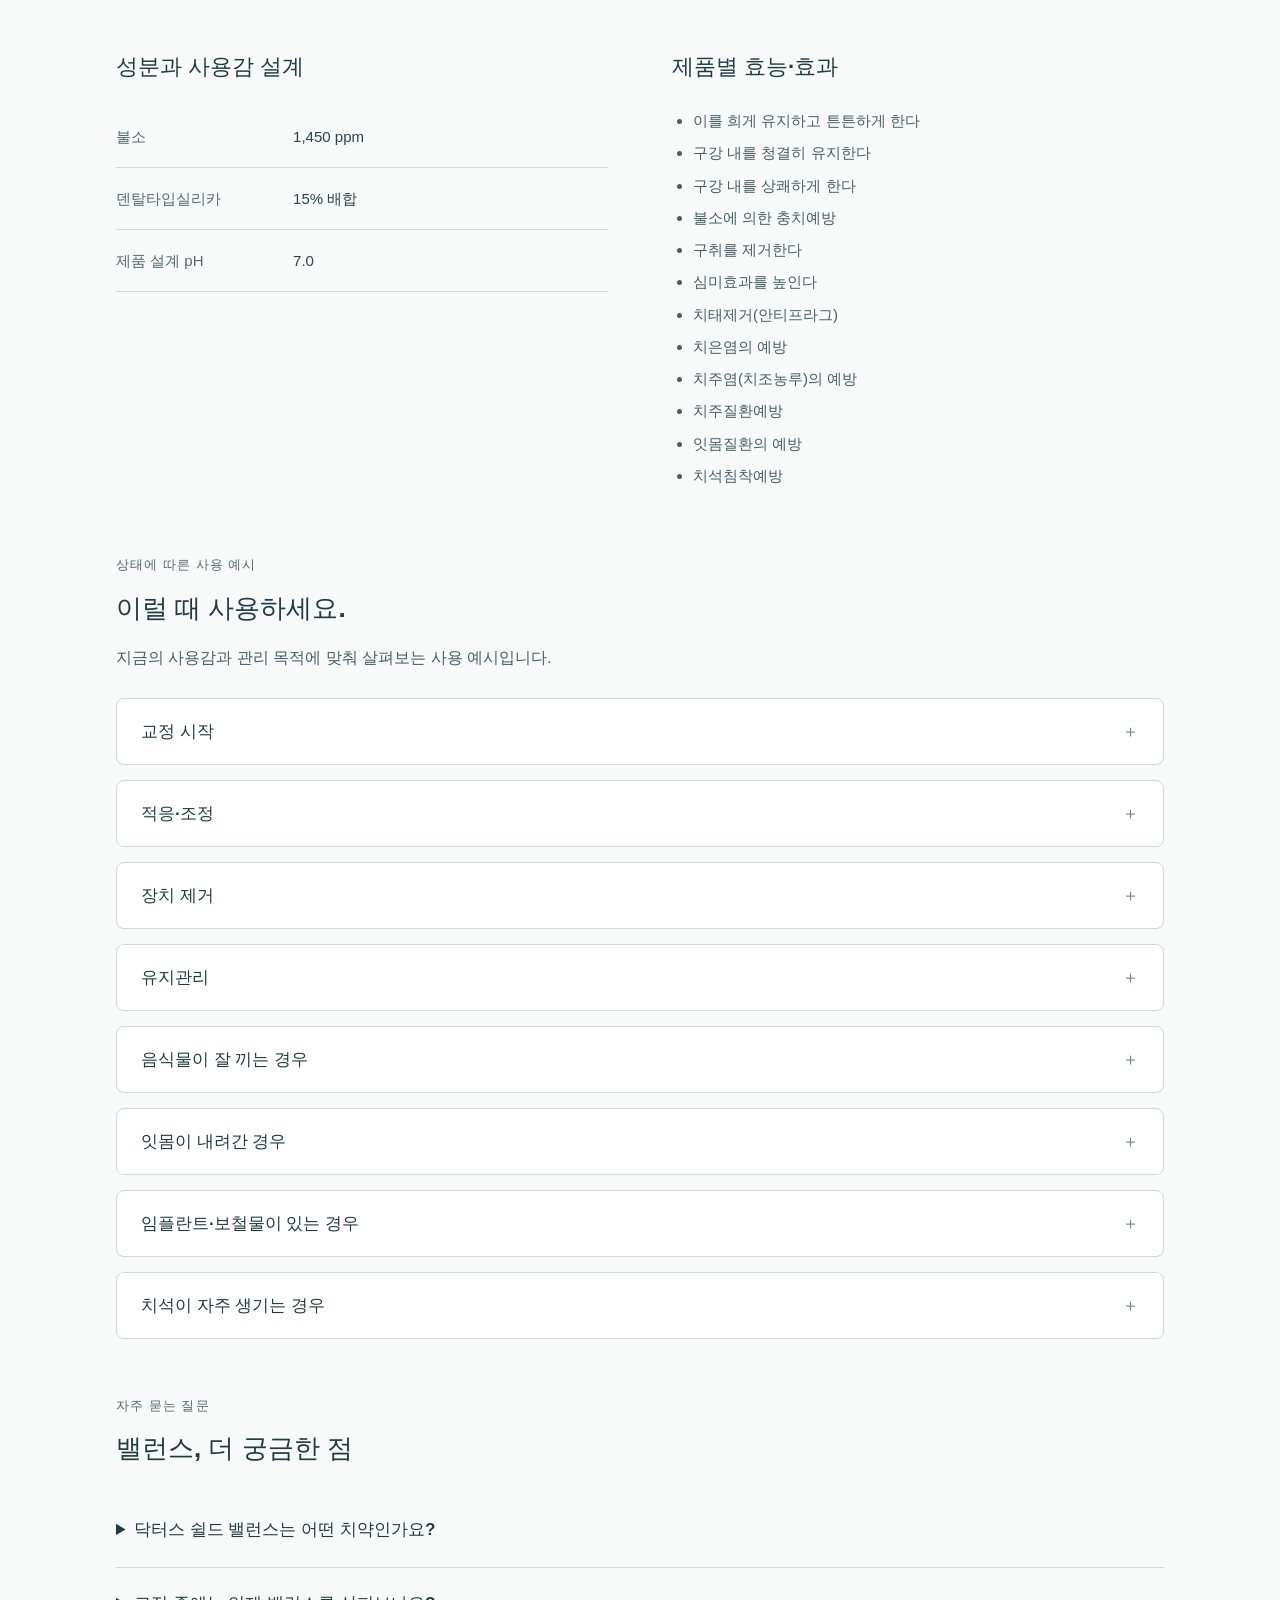
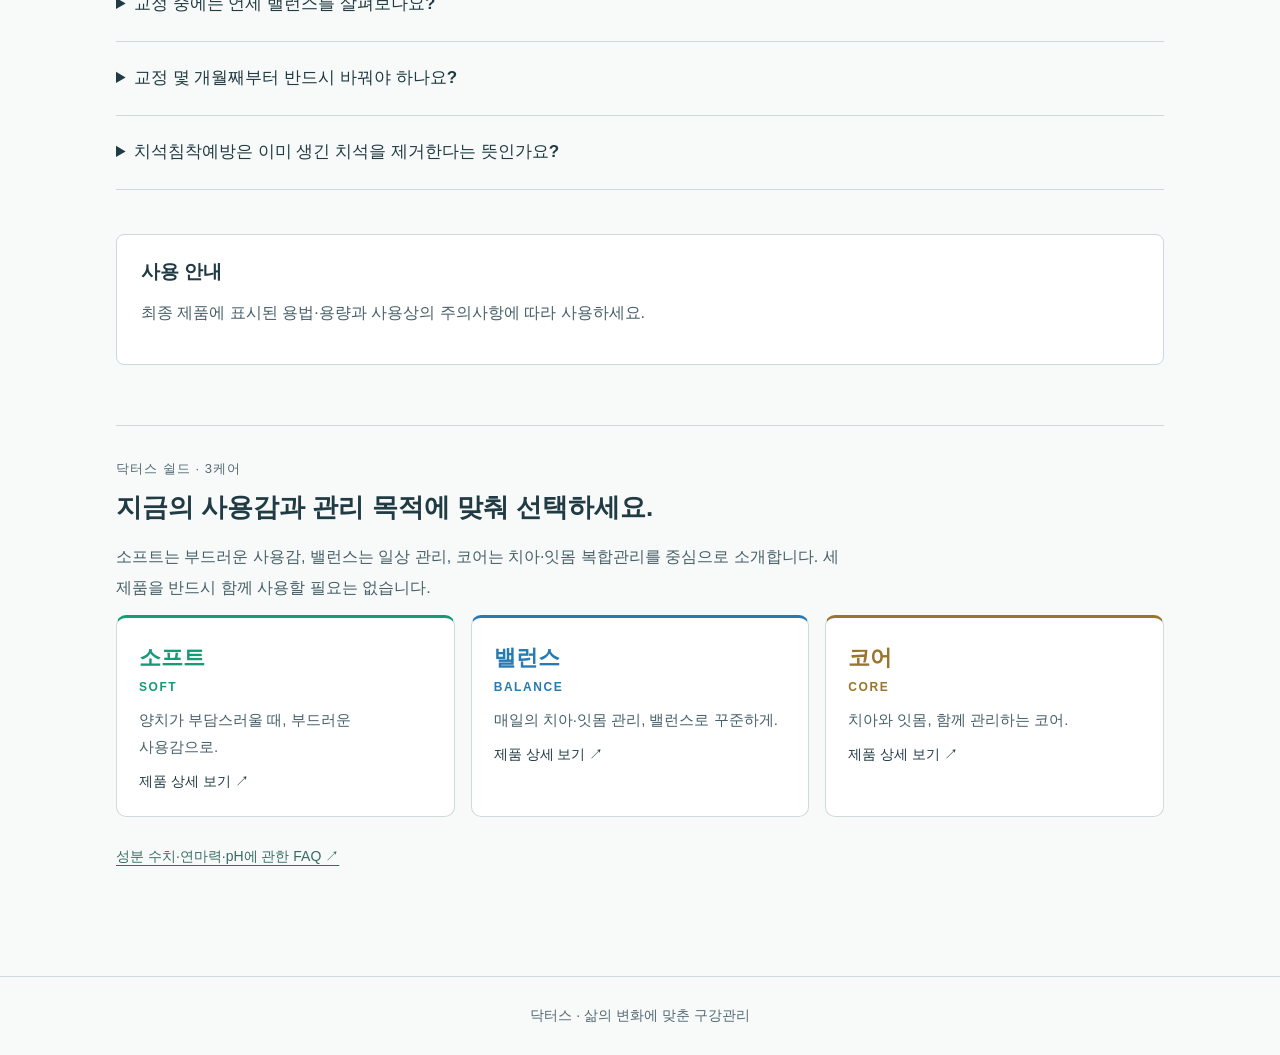
==== commit 461fe611: "Connect orthodontic and gum toothpaste guides with system patent status" ====
--- a/balance.html
+++ b/balance.html
@@ -75,10 +75,10 @@
 @media(min-width:761px){body>.shield-product-intro{padding:32px 36px 0;max-width:1120px}}
 @media(max-width:760px){.shield-product-intro{margin-top:24px;padding:16px 0 0}.shield-eyebrow{font-size:11px}.shield-product-title{font-size:36px}.shield-product-sub{font-size:16px}.shield-family-heading{margin-bottom:22px}.shield-choice{padding:16px 14px;flex:1;display:block;text-align:center}.shield-choice strong{font-size:16px}.shield-choice small{display:block;font-size:10px;margin-top:4px}.product-specific{margin-top:18px;padding:0}.shield-family-content{margin-top:26px}.shield-family-grid{grid-template-columns:1fr;gap:22px}.shield-family-cutout{height:290px}.shield-family-cutout svg{height:250px}.shield-family-label p{min-height:0}.product-reading-opening{grid-template-columns:1fr;gap:26px;margin-bottom:34px;padding-bottom:32px}.product-reading-visual{min-height:310px}.product-reading-visual svg,.product-reading-visual img{height:290px}.toothpaste-content{margin-top:26px}body>.shield-product-intro{margin-left:22px;margin-right:22px}}
 @media(prefers-reduced-motion:reduce){.shield-family-card{transition:none}.shield-family-card:hover{transform:none}}
-</style><script type="application/ld+json">{"@context": "https://schema.org", "@type": "Product", "name": "닥터스 쉴드 밸런스 치약", "brand": {"@type": "Brand", "name": "닥터스"}, "category": "의약외품 잇몸치약", "description": "닥터스 쉴드 밸런스는 교정 중·후기 또는 평소 일상 관리에 선택하는 치약입니다. 불소 1,450 ppm, 충치예방·치태제거·치석침착예방 등 제품 특징을 확인하세요.", "additionalProperty": [{"@type": "PropertyValue", "name": "불소 함량", "value": 1450, "unitText": "ppm"}, {"@type": "PropertyValue", "name": "덴탈타입실리카 배합량", "value": 15, "unitText": "%"}]}</script><link rel="canonical" href="__SITE_ORIGIN__/balance.html"><link rel="icon" href="favicon.svg"><link rel="stylesheet" href="brand-guide.css?v=1"><meta property="og:title" content="닥터스 쉴드 밸런스 | 교정 중·후기와 평소 일상 관리"><meta property="og:description" content="닥터스 쉴드 밸런스는 교정 중·후기 또는 평소 일상 관리에 선택하는 치약입니다. 불소 1,450 ppm, 충치예방·치태제거·치석침착예방 등 제품 특징을 확인하세요."><script type="application/ld+json" id="page-faq-schema">{"@context": "https://schema.org", "@type": "FAQPage", "mainEntity": [{"@type": "Question", "name": "닥터스 쉴드 밸런스는 어떤 치약인가요?", "acceptedAnswer": {"@type": "Answer", "text": "평소의 치아·잇몸 일상 관리에 중심을 둔 의약외품 잇몸치약입니다. 불소 1,450 ppm을 함유하며 치석침착예방이 제품의 효능·효과에 포함됩니다."}}, {"@type": "Question", "name": "교정 중에는 언제 밸런스를 살펴보나요?", "acceptedAnswer": {"@type": "Answer", "text": "닥터스 교정관리 안내에서는 장치에 적응하고 사용감이 편안해진 시기의 일상 관리에 밸런스를 연결합니다. 장치 제거 후와 유지기에도 자연치아와 잇몸의 일상 관리 목적으로 살펴볼 수 있습니다."}}, {"@type": "Question", "name": "교정 몇 개월째부터 반드시 바꿔야 하나요?", "acceptedAnswer": {"@type": "Answer", "text": "정해진 개월 수는 없습니다. 교정 중·후기에 장치 사용이 편안하고 일상 관리를 원할 때 밸런스를 선택할 수 있습니다. 조정 후 다시 부드러운 사용감을 원하면 소프트를 살펴보세요."}}, {"@type": "Question", "name": "치석침착예방은 이미 생긴 치석을 제거한다는 뜻인가요?", "acceptedAnswer": {"@type": "Answer", "text": "치석침착예방과 이미 생긴 치석의 제거는 다른 의미입니다. 밸런스를 기존 치석을 제거하는 제품으로 안내하지 않습니다."}}]}</script></head>
+</style><script type="application/ld+json">{"@context": "https://schema.org", "@type": "Product", "name": "닥터스 쉴드 밸런스 치약", "brand": {"@type": "Brand", "name": "닥터스"}, "category": "의약외품 잇몸치약", "description": "닥터스 쉴드 밸런스는 교정 중·후기 또는 평소 일상 관리에 선택하는 치약입니다. 불소 1,450 ppm, 충치예방·치태제거·치석침착예방 등 제품 특징을 확인하세요.", "additionalProperty": [{"@type": "PropertyValue", "name": "불소 함량", "value": 1450, "unitText": "ppm"}, {"@type": "PropertyValue", "name": "덴탈타입실리카 배합량", "value": 15, "unitText": "%"}]}</script><link rel="canonical" href="__SITE_ORIGIN__/balance.html"><link rel="icon" href="favicon.svg"><link rel="stylesheet" href="brand-guide.css?v=2"><meta property="og:title" content="닥터스 쉴드 밸런스 | 교정 중·후기와 평소 일상 관리"><meta property="og:description" content="닥터스 쉴드 밸런스는 교정 중·후기 또는 평소 일상 관리에 선택하는 치약입니다. 불소 1,450 ppm, 충치예방·치태제거·치석침착예방 등 제품 특징을 확인하세요."><script type="application/ld+json" id="page-faq-schema">{"@context": "https://schema.org", "@type": "FAQPage", "mainEntity": [{"@type": "Question", "name": "닥터스 쉴드 밸런스는 어떤 치약인가요?", "acceptedAnswer": {"@type": "Answer", "text": "평소의 치아·잇몸 일상 관리에 중심을 둔 의약외품 잇몸치약입니다. 불소 1,450 ppm을 함유하며 치석침착예방이 제품의 효능·효과에 포함됩니다."}}, {"@type": "Question", "name": "교정 중에는 언제 밸런스를 살펴보나요?", "acceptedAnswer": {"@type": "Answer", "text": "닥터스 교정관리 안내에서는 장치에 적응하고 사용감이 편안해진 시기의 일상 관리에 밸런스를 연결합니다. 장치 제거 후와 유지기에도 자연치아와 잇몸의 일상 관리 목적으로 살펴볼 수 있습니다."}}, {"@type": "Question", "name": "교정 몇 개월째부터 반드시 바꿔야 하나요?", "acceptedAnswer": {"@type": "Answer", "text": "정해진 개월 수는 없습니다. 교정 중·후기에 장치 사용이 편안하고 일상 관리를 원할 때 밸런스를 선택할 수 있습니다. 조정 후 다시 부드러운 사용감을 원하면 소프트를 살펴보세요."}}, {"@type": "Question", "name": "치석침착예방은 이미 생긴 치석을 제거한다는 뜻인가요?", "acceptedAnswer": {"@type": "Answer", "text": "치석침착예방과 이미 생긴 치석의 제거는 다른 의미입니다. 밸런스를 기존 치석을 제거하는 제품으로 안내하지 않습니다."}}]}</script></head>
 <body style="--product-tone:#267bb3;--product-soft:#e8f3fa"><a class="skip-link" href="#product-main">본문으로 이동</a><header class="site-head"><div class="head-inner"><a class="brand-link" href="index.html#entrance">DOCTORS</a><nav class="head-nav" aria-label="주요 메뉴"><a href="index.html#map">구강관리</a><a href="routine.html">5루틴</a><a href="toothpaste.html">제품소개</a></nav></div></header>
 <section class="shield-product-intro product-specific" id="shield-product-intro"><nav class="shield-choices" aria-label="닥터스 쉴드 치약 선택"><a class="shield-choice" data-shield-product="0" href="soft.html"><strong>소프트</strong><small lang="en">SOFT</small></a><a class="shield-choice" data-shield-product="1" href="balance.html" aria-current="page"><strong>밸런스</strong><small lang="en">BALANCE</small></a><a class="shield-choice" data-shield-product="2" href="core.html"><strong>코어</strong><small lang="en">CORE</small></a></nav></section><main id="product-main"><div class="breadcrumb"><a href="index.html#entrance">홈</a> / <a href="toothpaste.html">닥터스 쉴드</a> / 밸런스</div><div class="toothpaste-content"><article id="toothpaste-content-1" class="toothpaste-article" aria-labelledby="toothpaste-heading-1" style="--product-tone:#65b4ee">
-<div class="product-reading-opening"><header class="toothpaste-opening"><div class="kicker">닥터스 쉴드 · 공통 제품 설명</div><h1 id="toothpaste-heading-1">닥터스 쉴드 밸런스 치약<small lang="en">BALANCE</small></h1><h3>매일의 치아·잇몸 관리, 밸런스로 꾸준하게.</h3><p>밸런스는 닥터스(DOCTORS)의 닥터스 쉴드 3종 치약 중 하나로, <strong>교정 중·후기</strong> 또는 <strong>평소 일상 관리</strong>에 선택할 수 있습니다.</p><p>닥터스 쉴드 밸런스는 평소의 일상 관리에 중심을 둔 의약외품 잇몸치약입니다.</p><p>불소 1,450 ppm, 덴탈타입실리카 15%를 배합하고 제품 pH 7.0으로 설계했습니다.</p><p>치은염·치주염·잇몸질환 예방, 불소에 의한 충치예방, 치태·구취 제거와 치석침착예방 등 제품에 표시된 효능·효과를 바탕으로 일상 관리를 이어갑니다.</p></header><div class="product-reading-visual" id="product-reading-visual-1" role="img" aria-label="닥터스 쉴드 밸런스 치약 튜브"><img src="asset-33bb845bdcbf09d2.png" alt="닥터스 쉴드 밸런스 치약 튜브" width="300" height="550"></div></div>
+<div class="product-reading-opening"><header class="toothpaste-opening"><div class="kicker">닥터스 쉴드 · 공통 제품 설명</div><h1 id="toothpaste-heading-1">닥터스 쉴드 밸런스 치약<small lang="en">BALANCE</small></h1><h3>매일의 치아·잇몸 관리, 밸런스로 꾸준하게.</h3><p>밸런스는 닥터스(DOCTORS)의 닥터스 쉴드 3종 치약 중 하나로, <strong>교정 중·후기</strong> 또는 <strong>평소 일상 관리</strong>에 선택할 수 있습니다.</p><p>닥터스 쉴드 밸런스는 평소의 일상 관리에 중심을 둔 의약외품 잇몸치약입니다.</p><p>불소 1,450 ppm, 덴탈타입실리카 15%를 배합하고 제품 pH 7.0으로 설계했습니다.</p><p>치은염·치주염·잇몸질환 예방, 불소에 의한 충치예방, 치태·구취 제거와 치석침착예방 등 제품에 표시된 효능·효과를 바탕으로 일상 관리를 이어갑니다.</p></header><nav class="bg-guide-links" aria-label="치약 선택 가이드"><span>같은 3종, 두 가지 선택 기준</span><a href="ortho.html">교정 시기별 선택 ↗</a><a href="gum.html">잇몸 상태별 선택 ↗</a></nav><div class="product-reading-visual" id="product-reading-visual-1" role="img" aria-label="닥터스 쉴드 밸런스 치약 튜브"><img src="asset-33bb845bdcbf09d2.png" alt="닥터스 쉴드 밸런스 치약 튜브" width="300" height="550"></div></div>
 <section class="product-design-section"><div class="kicker">제품의 공통 특징</div><h3>성분과 사용감 설계</h3><div class="product-feature-grid"><div class="product-feature"><h4>일상 관리에 중심</h4><p>평소 편안하게 사용하는 치약을 찾을 때, 사용감과 관리 목적을 함께 살펴볼 수 있습니다.</p></div><div class="product-feature"><h4>불소 1,450 ppm</h4><p>불소 함량을 1,450 ppm으로 구성했습니다. 불소에 의한 충치예방을 제품의 효능·효과로 갖추고 있습니다.</p></div></div></section>
 <div class="toothpaste-columns"><section><h3>성분과 사용감 설계</h3><table class="toothpaste-specs"><caption>밸런스의 성분·설계 수치</caption><tbody><tr><th scope="row">불소</th><td>1,450 ppm</td></tr><tr><th scope="row">덴탈타입실리카</th><td>15% 배합</td></tr><tr><th scope="row">제품 설계 pH</th><td>7.0</td></tr></tbody></table></section><section><h3>제품별 효능·효과</h3><ul class="product-efficacy"><li>이를 희게 유지하고 튼튼하게 한다</li><li>구강 내를 청결히 유지한다</li><li>구강 내를 상쾌하게 한다</li><li>불소에 의한 충치예방</li><li>구취를 제거한다</li><li>심미효과를 높인다</li><li>치태제거(안티프라그)</li><li>치은염의 예방</li><li>치주염(치조농루)의 예방</li><li>치주질환예방</li><li>잇몸질환의 예방</li><li>치석침착예방</li></ul></section></div>
 
--- a/brand-guide.css
+++ b/brand-guide.css
@@ -20,3 +20,7 @@
 .bg-specs{border-top:1px solid #ccd9d6;border-bottom:1px solid #ccd9d6}.bg-specs[open]>summary{margin-bottom:26px}
 @media(max-width:760px){.brand-guide{margin:30px auto;padding:24px 0}.brand-guide h2{font-size:26px}.brand-guide p{font-size:15px}.bg-intro{margin:0;padding:14px 0}.bg-intro h2{font-size:23px}.bg-patents{grid-template-columns:1fr;gap:16px}.bg-patents article{padding:20px}.bg-faq summary{font-size:16px}.bg-table th,.bg-table td{padding:15px 13px}.bg-table{min-width:640px;font-size:14px}.bg-table tbody th{font-size:16px}}
 .cv-product-copy .bg-status{min-height:0!important;margin:4px 0!important;padding:3px 9px}
+
+/* Two visible entrances connect product selection with the relevant research. */
+.bg-paths{margin:18px auto 36px;padding:12px 0 24px}.bg-path-grid{display:grid;grid-template-columns:repeat(2,minmax(0,1fr));gap:20px}.bg-path-grid article{padding:27px 30px;background:#f2f7f3;border:1px solid #cbdcd2;border-radius:14px;display:flex;flex-direction:column;align-items:flex-start}.bg-path-grid article+article{background:#f1f5f8;border-color:#cfdce5}.bg-path-grid h2{font-size:26px;margin:14px 0 0}.bg-path-grid p{font-size:15px;margin:15px 0 23px}.bg-path-grid a{margin-top:auto;font-size:15px;font-weight:600}.bg-guide-links{display:flex;flex-wrap:wrap;align-items:center;gap:12px 24px;margin:24px 0;font-size:14px;line-height:1.8}.bg-guide-links span{color:#63756e}.bg-guide-links a{color:#245f57;text-decoration:underline;text-underline-offset:4px}.bg-guide-links a:focus-visible,.bg-path-grid a:focus-visible{outline:2px solid #356a60;outline-offset:5px}.gum-guide .cv-hero{padding-bottom:35px}.gum-guide .cv-lead{max-width:800px}.gum-guide .cv-lead strong{font-weight:600}.gum-guide #products{scroll-margin-top:24px}.gum-guide .cv-product-copy p{min-height:0}.gum-guide .bg-research{margin-top:20px}.gum-guide .cv-head nav a[aria-current]{color:#245f57;font-weight:600}
+@media(max-width:760px){.bg-path-grid{grid-template-columns:1fr;gap:14px}.bg-path-grid article{padding:22px}.bg-path-grid h2{font-size:24px}.bg-paths{margin:12px auto 26px;padding:10px 0}.bg-wide{display:none}.bg-guide-links{gap:10px 18px}.bg-guide-links span{flex-basis:100%}.gum-guide .cv-product{grid-template-columns:95px minmax(0,1fr)}.gum-guide .cv-product-copy{padding:22px 16px}.gum-guide .cv-product-image img{height:210px}.gum-guide .cv-head nav{flex-wrap:wrap}}
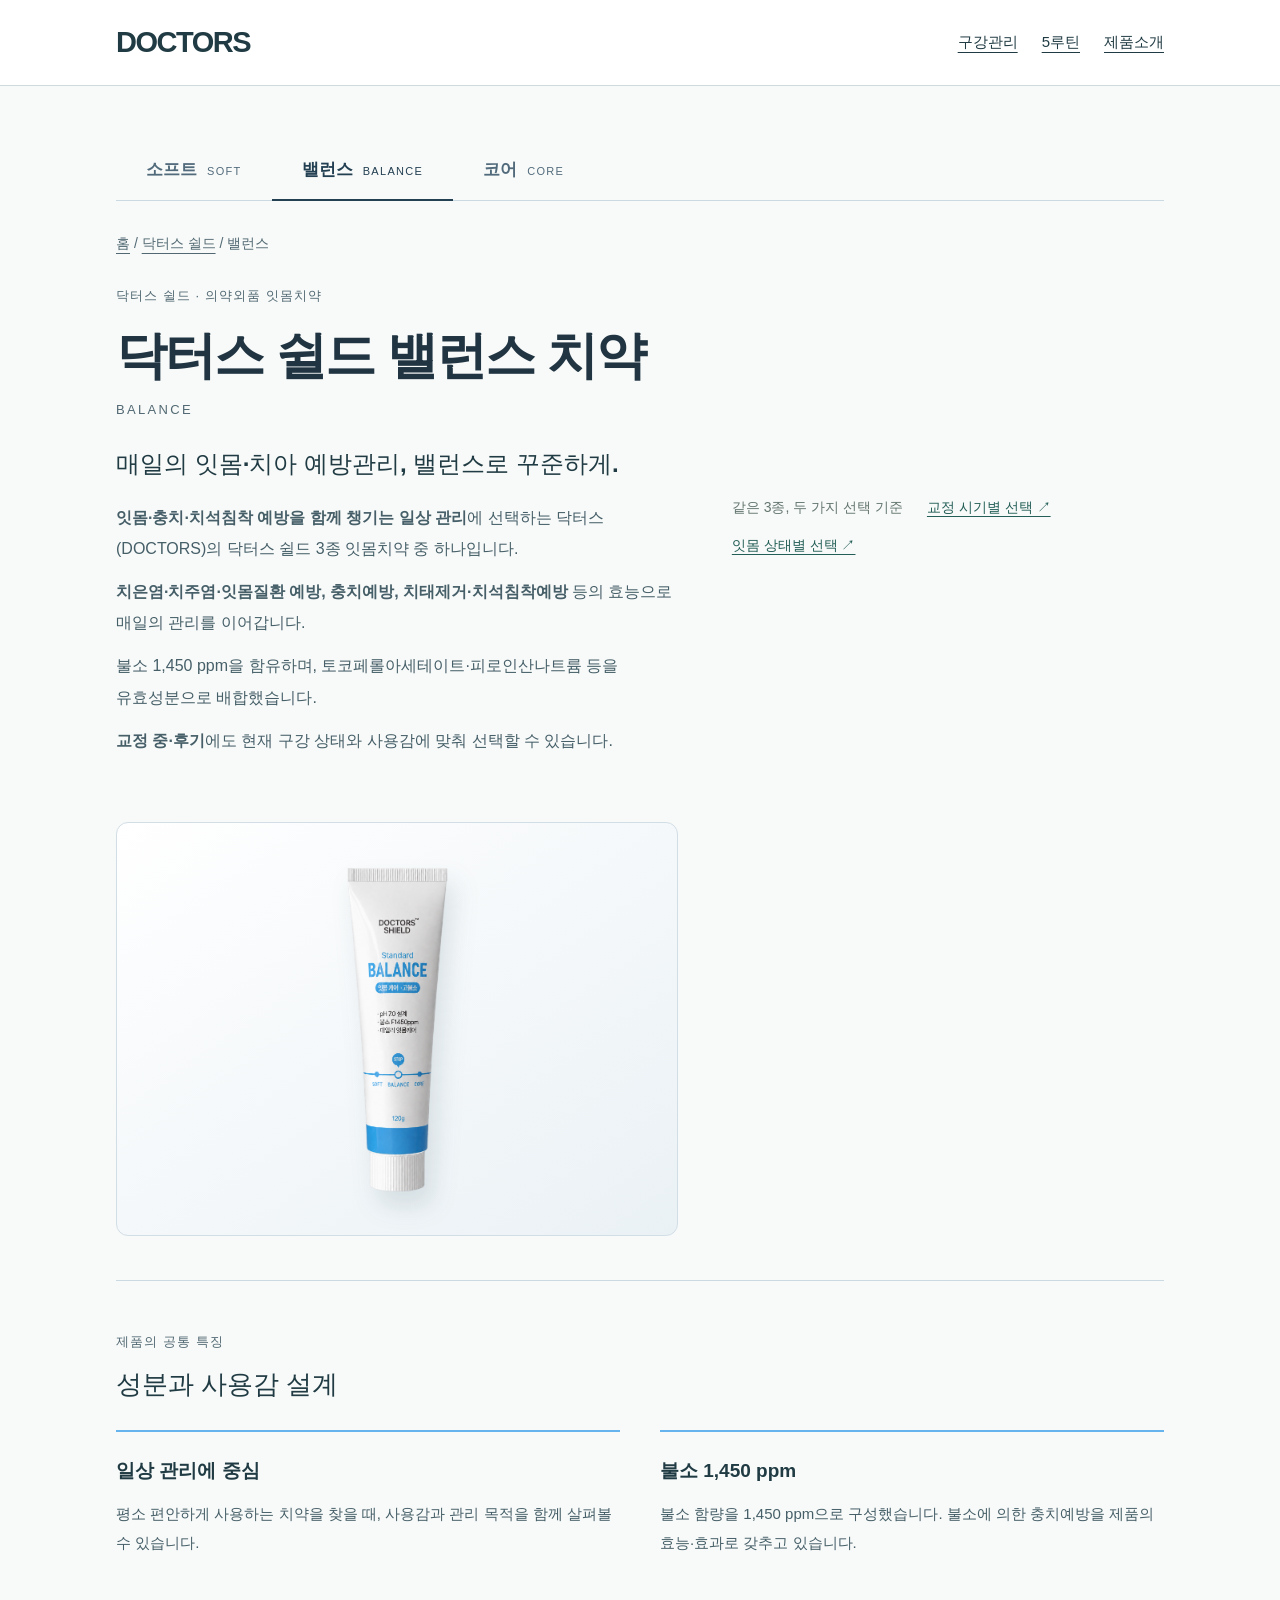
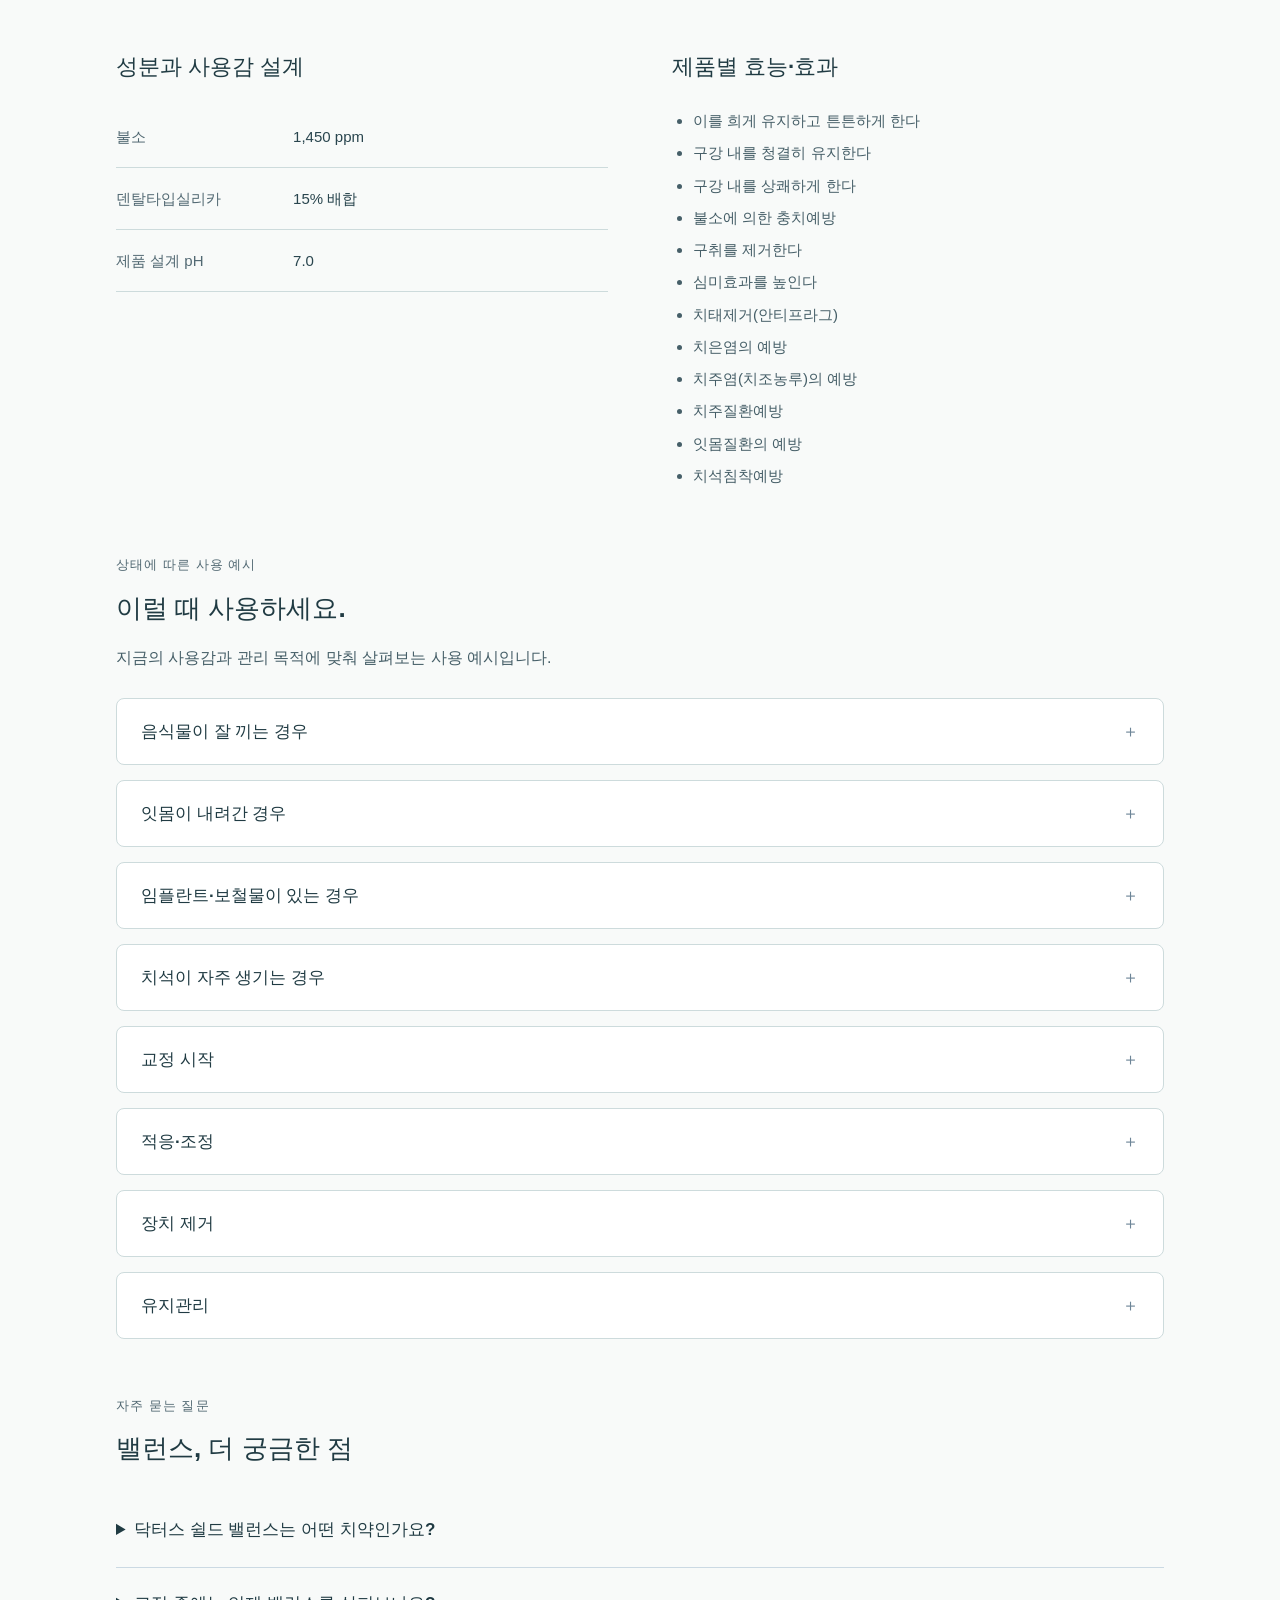
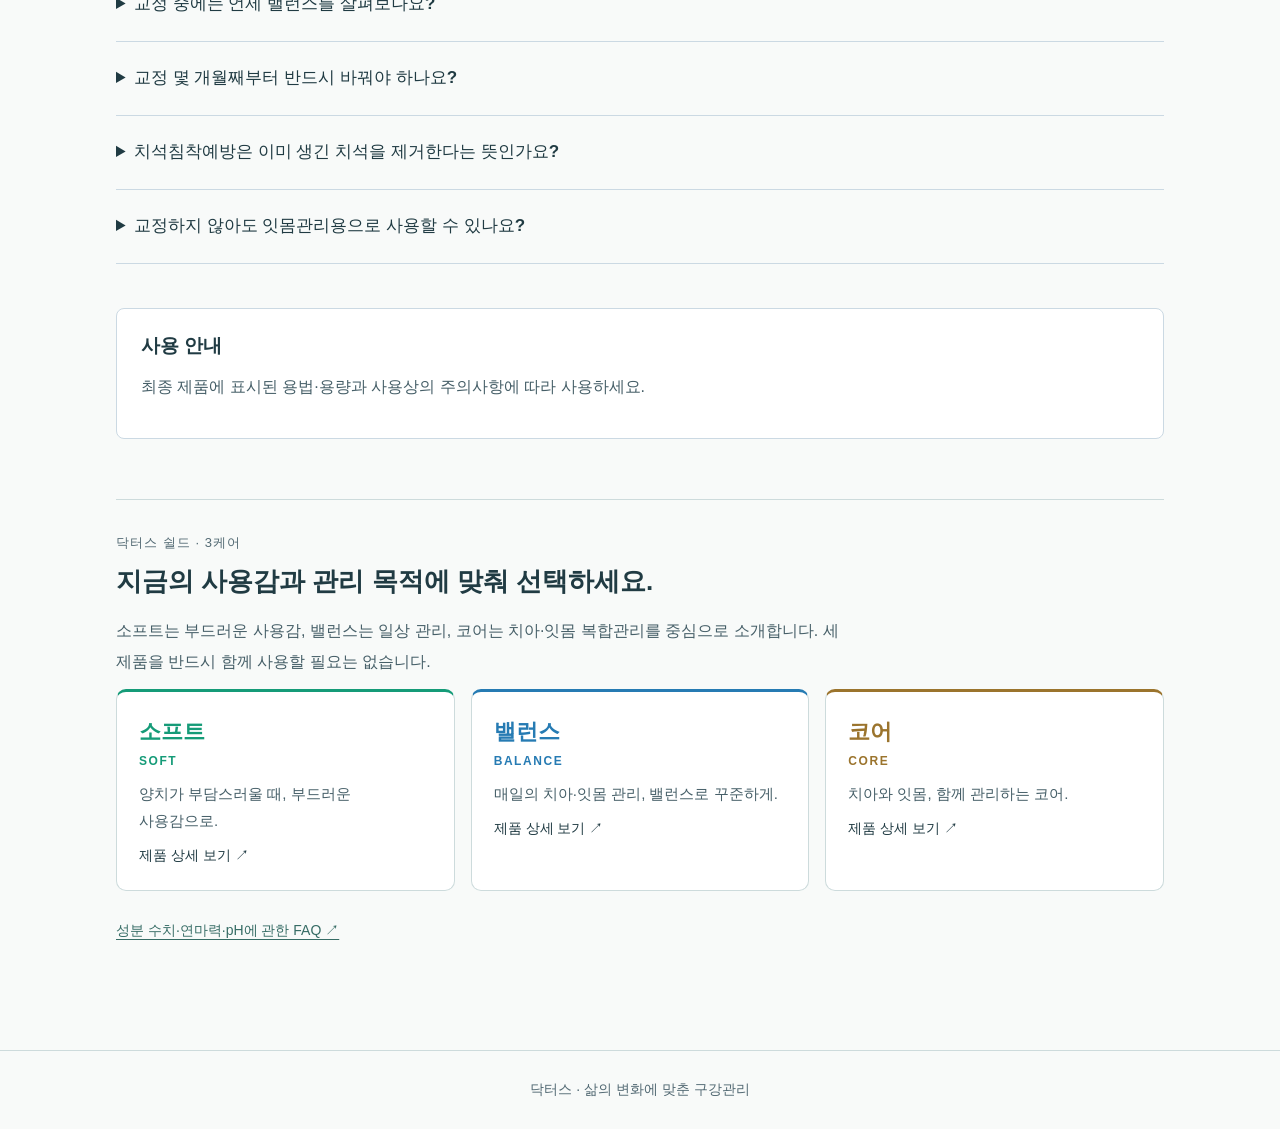
==== commit bf09bc20: "Lead Shield toothpaste guides with gum prevention benefits and product evidence" ====
--- a/balance.html
+++ b/balance.html
@@ -1,4 +1,4 @@
-<!doctype html><html lang="ko"><head><meta charset="utf-8"><meta name="viewport" content="width=device-width,initial-scale=1"><title>닥터스 쉴드 밸런스 | 교정 중·후기와 평소 일상 관리</title><meta name="description" content="닥터스 쉴드 밸런스는 교정 중·후기 또는 평소 일상 관리에 선택하는 치약입니다. 불소 1,450 ppm, 충치예방·치태제거·치석침착예방 등 제품 특징을 확인하세요."><style>/* Pamphlet-backed product details follow the concise product introduction. */
+<!doctype html><html lang="ko"><head><meta charset="utf-8"><meta name="viewport" content="width=device-width,initial-scale=1"><title>닥터스 쉴드 밸런스 잇몸치약 | 잇몸·충치·치석침착 예방</title><meta name="description" content="매일의 잇몸·치아 예방관리를 위한 닥터스 쉴드 밸런스. 치은염·치주염·잇몸질환 예방, 불소 1,450 ppm과 치석침착예방 효능을 확인하세요. 교정 중·후기에도 선택할 수 있습니다."><style>/* Pamphlet-backed product details follow the concise product introduction. */
 .toothpaste-content{max-width:1080px;margin:64px auto 0;color:#dce8f0}
 .toothpaste-opening{padding:0 0 40px;border-bottom:1px solid #2b4052;max-width:780px}
 .toothpaste-opening h2{font-size:clamp(32px,4vw,46px);margin:14px 0 24px;color:var(--product-tone);line-height:1.3}
@@ -75,16 +75,16 @@
 @media(min-width:761px){body>.shield-product-intro{padding:32px 36px 0;max-width:1120px}}
 @media(max-width:760px){.shield-product-intro{margin-top:24px;padding:16px 0 0}.shield-eyebrow{font-size:11px}.shield-product-title{font-size:36px}.shield-product-sub{font-size:16px}.shield-family-heading{margin-bottom:22px}.shield-choice{padding:16px 14px;flex:1;display:block;text-align:center}.shield-choice strong{font-size:16px}.shield-choice small{display:block;font-size:10px;margin-top:4px}.product-specific{margin-top:18px;padding:0}.shield-family-content{margin-top:26px}.shield-family-grid{grid-template-columns:1fr;gap:22px}.shield-family-cutout{height:290px}.shield-family-cutout svg{height:250px}.shield-family-label p{min-height:0}.product-reading-opening{grid-template-columns:1fr;gap:26px;margin-bottom:34px;padding-bottom:32px}.product-reading-visual{min-height:310px}.product-reading-visual svg,.product-reading-visual img{height:290px}.toothpaste-content{margin-top:26px}body>.shield-product-intro{margin-left:22px;margin-right:22px}}
 @media(prefers-reduced-motion:reduce){.shield-family-card{transition:none}.shield-family-card:hover{transform:none}}
-</style><script type="application/ld+json">{"@context": "https://schema.org", "@type": "Product", "name": "닥터스 쉴드 밸런스 치약", "brand": {"@type": "Brand", "name": "닥터스"}, "category": "의약외품 잇몸치약", "description": "닥터스 쉴드 밸런스는 교정 중·후기 또는 평소 일상 관리에 선택하는 치약입니다. 불소 1,450 ppm, 충치예방·치태제거·치석침착예방 등 제품 특징을 확인하세요.", "additionalProperty": [{"@type": "PropertyValue", "name": "불소 함량", "value": 1450, "unitText": "ppm"}, {"@type": "PropertyValue", "name": "덴탈타입실리카 배합량", "value": 15, "unitText": "%"}]}</script><link rel="canonical" href="__SITE_ORIGIN__/balance.html"><link rel="icon" href="favicon.svg"><link rel="stylesheet" href="brand-guide.css?v=2"><meta property="og:title" content="닥터스 쉴드 밸런스 | 교정 중·후기와 평소 일상 관리"><meta property="og:description" content="닥터스 쉴드 밸런스는 교정 중·후기 또는 평소 일상 관리에 선택하는 치약입니다. 불소 1,450 ppm, 충치예방·치태제거·치석침착예방 등 제품 특징을 확인하세요."><script type="application/ld+json" id="page-faq-schema">{"@context": "https://schema.org", "@type": "FAQPage", "mainEntity": [{"@type": "Question", "name": "닥터스 쉴드 밸런스는 어떤 치약인가요?", "acceptedAnswer": {"@type": "Answer", "text": "평소의 치아·잇몸 일상 관리에 중심을 둔 의약외품 잇몸치약입니다. 불소 1,450 ppm을 함유하며 치석침착예방이 제품의 효능·효과에 포함됩니다."}}, {"@type": "Question", "name": "교정 중에는 언제 밸런스를 살펴보나요?", "acceptedAnswer": {"@type": "Answer", "text": "닥터스 교정관리 안내에서는 장치에 적응하고 사용감이 편안해진 시기의 일상 관리에 밸런스를 연결합니다. 장치 제거 후와 유지기에도 자연치아와 잇몸의 일상 관리 목적으로 살펴볼 수 있습니다."}}, {"@type": "Question", "name": "교정 몇 개월째부터 반드시 바꿔야 하나요?", "acceptedAnswer": {"@type": "Answer", "text": "정해진 개월 수는 없습니다. 교정 중·후기에 장치 사용이 편안하고 일상 관리를 원할 때 밸런스를 선택할 수 있습니다. 조정 후 다시 부드러운 사용감을 원하면 소프트를 살펴보세요."}}, {"@type": "Question", "name": "치석침착예방은 이미 생긴 치석을 제거한다는 뜻인가요?", "acceptedAnswer": {"@type": "Answer", "text": "치석침착예방과 이미 생긴 치석의 제거는 다른 의미입니다. 밸런스를 기존 치석을 제거하는 제품으로 안내하지 않습니다."}}]}</script></head>
+</style><script type="application/ld+json">{"@context": "https://schema.org", "@type": "Product", "name": "닥터스 쉴드 밸런스 치약", "brand": {"@type": "Brand", "name": "닥터스"}, "category": "의약외품 잇몸치약", "description": "매일의 잇몸·치아 예방관리를 위한 닥터스 쉴드 밸런스. 치은염·치주염·잇몸질환 예방, 불소 1,450 ppm과 치석침착예방 효능을 확인하세요. 교정 중·후기에도 선택할 수 있습니다.", "additionalProperty": [{"@type": "PropertyValue", "name": "불소 함량", "value": 1450, "unitText": "ppm"}, {"@type": "PropertyValue", "name": "덴탈타입실리카 배합량", "value": 15, "unitText": "%"}]}</script><link rel="canonical" href="__SITE_ORIGIN__/balance.html"><link rel="icon" href="favicon.svg"><link rel="stylesheet" href="brand-guide.css?v=3"><meta property="og:title" content="닥터스 쉴드 밸런스 잇몸치약 | 잇몸·충치·치석침착 예방"><meta property="og:description" content="매일의 잇몸·치아 예방관리를 위한 닥터스 쉴드 밸런스. 치은염·치주염·잇몸질환 예방, 불소 1,450 ppm과 치석침착예방 효능을 확인하세요. 교정 중·후기에도 선택할 수 있습니다."><meta name="twitter:title" content="닥터스 쉴드 밸런스 잇몸치약 | 잇몸·충치·치석침착 예방"><meta name="twitter:description" content="매일의 잇몸·치아 예방관리를 위한 닥터스 쉴드 밸런스. 치은염·치주염·잇몸질환 예방, 불소 1,450 ppm과 치석침착예방 효능을 확인하세요. 교정 중·후기에도 선택할 수 있습니다."><script type="application/ld+json" id="page-faq-schema">{"@context": "https://schema.org", "@type": "FAQPage", "mainEntity": [{"@type": "Question", "name": "닥터스 쉴드 밸런스는 어떤 치약인가요?", "acceptedAnswer": {"@type": "Answer", "text": "닥터스 쉴드 밸런스는 치은염·치주염·잇몸질환 예방, 충치예방, 치태제거·치석침착예방 효능을 갖춘 의약외품 잇몸치약입니다. 불소 1,450 ppm을 함유하며, 토코페롤아세테이트·피로인산나트륨 등을 유효성분으로 배합했습니다."}}, {"@type": "Question", "name": "교정 중에는 언제 밸런스를 살펴보나요?", "acceptedAnswer": {"@type": "Answer", "text": "닥터스 교정관리 안내에서는 장치에 적응하고 사용감이 편안해진 시기의 일상 관리에 밸런스를 연결합니다. 장치 제거 후와 유지기에도 자연치아와 잇몸의 일상 관리 목적으로 살펴볼 수 있습니다."}}, {"@type": "Question", "name": "교정 몇 개월째부터 반드시 바꿔야 하나요?", "acceptedAnswer": {"@type": "Answer", "text": "정해진 개월 수는 없습니다. 교정 중·후기에 장치 사용이 편안하고 일상 관리를 원할 때 밸런스를 선택할 수 있습니다. 조정 후 다시 부드러운 사용감을 원하면 소프트를 살펴보세요."}}, {"@type": "Question", "name": "치석침착예방은 이미 생긴 치석을 제거한다는 뜻인가요?", "acceptedAnswer": {"@type": "Answer", "text": "치석침착예방과 이미 생긴 치석의 제거는 다른 의미입니다. 밸런스를 기존 치석을 제거하는 제품으로 안내하지 않습니다."}}, {"@type": "Question", "name": "교정하지 않아도 잇몸관리용으로 사용할 수 있나요?", "acceptedAnswer": {"@type": "Answer", "text": "네. 밸런스는 교정 여부와 관계없이 잇몸질환 예방과 일상 구강관리를 위해 사용할 수 있습니다. 잇몸·충치·치석침착 예방을 함께 챙기는 일상 관리에 성분과 사용감을 살펴 선택하세요."}}]}</script></head>
 <body style="--product-tone:#267bb3;--product-soft:#e8f3fa"><a class="skip-link" href="#product-main">본문으로 이동</a><header class="site-head"><div class="head-inner"><a class="brand-link" href="index.html#entrance">DOCTORS</a><nav class="head-nav" aria-label="주요 메뉴"><a href="index.html#map">구강관리</a><a href="routine.html">5루틴</a><a href="toothpaste.html">제품소개</a></nav></div></header>
 <section class="shield-product-intro product-specific" id="shield-product-intro"><nav class="shield-choices" aria-label="닥터스 쉴드 치약 선택"><a class="shield-choice" data-shield-product="0" href="soft.html"><strong>소프트</strong><small lang="en">SOFT</small></a><a class="shield-choice" data-shield-product="1" href="balance.html" aria-current="page"><strong>밸런스</strong><small lang="en">BALANCE</small></a><a class="shield-choice" data-shield-product="2" href="core.html"><strong>코어</strong><small lang="en">CORE</small></a></nav></section><main id="product-main"><div class="breadcrumb"><a href="index.html#entrance">홈</a> / <a href="toothpaste.html">닥터스 쉴드</a> / 밸런스</div><div class="toothpaste-content"><article id="toothpaste-content-1" class="toothpaste-article" aria-labelledby="toothpaste-heading-1" style="--product-tone:#65b4ee">
-<div class="product-reading-opening"><header class="toothpaste-opening"><div class="kicker">닥터스 쉴드 · 공통 제품 설명</div><h1 id="toothpaste-heading-1">닥터스 쉴드 밸런스 치약<small lang="en">BALANCE</small></h1><h3>매일의 치아·잇몸 관리, 밸런스로 꾸준하게.</h3><p>밸런스는 닥터스(DOCTORS)의 닥터스 쉴드 3종 치약 중 하나로, <strong>교정 중·후기</strong> 또는 <strong>평소 일상 관리</strong>에 선택할 수 있습니다.</p><p>닥터스 쉴드 밸런스는 평소의 일상 관리에 중심을 둔 의약외품 잇몸치약입니다.</p><p>불소 1,450 ppm, 덴탈타입실리카 15%를 배합하고 제품 pH 7.0으로 설계했습니다.</p><p>치은염·치주염·잇몸질환 예방, 불소에 의한 충치예방, 치태·구취 제거와 치석침착예방 등 제품에 표시된 효능·효과를 바탕으로 일상 관리를 이어갑니다.</p></header><nav class="bg-guide-links" aria-label="치약 선택 가이드"><span>같은 3종, 두 가지 선택 기준</span><a href="ortho.html">교정 시기별 선택 ↗</a><a href="gum.html">잇몸 상태별 선택 ↗</a></nav><div class="product-reading-visual" id="product-reading-visual-1" role="img" aria-label="닥터스 쉴드 밸런스 치약 튜브"><img src="asset-33bb845bdcbf09d2.png" alt="닥터스 쉴드 밸런스 치약 튜브" width="300" height="550"></div></div>
+<div class="product-reading-opening"><header class="toothpaste-opening"><div class="kicker">닥터스 쉴드 · 의약외품 잇몸치약</div><h1 id="toothpaste-heading-1">닥터스 쉴드 밸런스 치약<small lang="en">BALANCE</small></h1><h3>매일의 잇몸·치아 예방관리, 밸런스로 꾸준하게.</h3><p><strong>잇몸·충치·치석침착 예방을 함께 챙기는 일상 관리</strong>에 선택하는 닥터스(DOCTORS)의 닥터스 쉴드 3종 잇몸치약 중 하나입니다.</p><p><strong>치은염·치주염·잇몸질환 예방, 충치예방, 치태제거·치석침착예방</strong> 등의 효능으로 매일의 관리를 이어갑니다.</p><p>불소 1,450 ppm을 함유하며, 토코페롤아세테이트·피로인산나트륨 등을 유효성분으로 배합했습니다.</p><p><strong>교정 중·후기</strong>에도 현재 구강 상태와 사용감에 맞춰 선택할 수 있습니다.</p></header><nav class="bg-guide-links" aria-label="치약 선택 가이드"><span>같은 3종, 두 가지 선택 기준</span><a href="ortho.html">교정 시기별 선택 ↗</a><a href="gum.html">잇몸 상태별 선택 ↗</a></nav><div class="product-reading-visual" id="product-reading-visual-1" role="img" aria-label="닥터스 쉴드 밸런스 치약 튜브"><img src="asset-33bb845bdcbf09d2.png" alt="닥터스 쉴드 밸런스 치약 튜브" width="300" height="550"></div></div>
 <section class="product-design-section"><div class="kicker">제품의 공통 특징</div><h3>성분과 사용감 설계</h3><div class="product-feature-grid"><div class="product-feature"><h4>일상 관리에 중심</h4><p>평소 편안하게 사용하는 치약을 찾을 때, 사용감과 관리 목적을 함께 살펴볼 수 있습니다.</p></div><div class="product-feature"><h4>불소 1,450 ppm</h4><p>불소 함량을 1,450 ppm으로 구성했습니다. 불소에 의한 충치예방을 제품의 효능·효과로 갖추고 있습니다.</p></div></div></section>
 <div class="toothpaste-columns"><section><h3>성분과 사용감 설계</h3><table class="toothpaste-specs"><caption>밸런스의 성분·설계 수치</caption><tbody><tr><th scope="row">불소</th><td>1,450 ppm</td></tr><tr><th scope="row">덴탈타입실리카</th><td>15% 배합</td></tr><tr><th scope="row">제품 설계 pH</th><td>7.0</td></tr></tbody></table></section><section><h3>제품별 효능·효과</h3><ul class="product-efficacy"><li>이를 희게 유지하고 튼튼하게 한다</li><li>구강 내를 청결히 유지한다</li><li>구강 내를 상쾌하게 한다</li><li>불소에 의한 충치예방</li><li>구취를 제거한다</li><li>심미효과를 높인다</li><li>치태제거(안티프라그)</li><li>치은염의 예방</li><li>치주염(치조농루)의 예방</li><li>치주질환예방</li><li>잇몸질환의 예방</li><li>치석침착예방</li></ul></section></div>
 
 
-<section class="product-use-section" aria-labelledby="product-use-title-1"><div class="kicker">상태에 따른 사용 예시</div><h3 id="product-use-title-1">이럴 때 사용하세요.</h3><p>지금의 사용감과 관리 목적에 맞춰 살펴보는 사용 예시입니다.</p><div class="product-use-cases"><details id="product-case-1-ortho-start" class="product-use-case"><summary><span>교정 시작</span></summary><p class="case-condition">장치 사용이 편안하고 일상 관리를 원할 때</p><p>현재 사용감이 편안하다면 밸런스를 일상 관리의 선택지로 살펴봅니다.</p></details><details id="product-case-1-ortho-adjustment" class="product-use-case"><summary><span>적응·조정</span></summary><p class="case-condition">장치에 적응하고 사용감이 편안할 때</p><p>편안해진 시기의 기본 일상 관리로 밸런스를 연결합니다.</p></details><details id="product-case-1-ortho-removal" class="product-use-case"><summary><span>장치 제거</span></summary><p class="case-condition">장치 제거 후 편안한 일상 관리</p><p>밸런스로 자연치아와 잇몸의 일상 관리를 이어갑니다.</p></details><details id="product-case-1-ortho-retention" class="product-use-case"><summary><span>유지관리</span></summary><p class="case-condition">유지기의 편안한 일상 관리</p><p>장치가 없어져도 자연치아와 잇몸의 매일 관리를 이어갑니다.</p></details><details id="product-case-1-gum-food-trapping" class="product-use-case"><summary><span>음식물이 잘 끼는 경우</span></summary><p class="case-condition">매일의 불소치약 관리를 우선할 때</p><p>치아 사이 도구 관리와 함께 밸런스의 일상 관리 특징을 살펴볼 수 있습니다.</p></details><details id="product-case-1-gum-recession" class="product-use-case"><summary><span>잇몸이 내려간 경우</span></summary><p class="case-condition">불소 1,450 ppm을 일상 관리의 선택 기준으로 삼을 때</p><p>밸런스의 불소 함량을 살펴볼 수 있습니다.</p></details><details id="product-case-1-gum-prosthetics" class="product-use-case"><summary><span>임플란트·보철물이 있는 경우</span></summary><p class="case-condition">주변 자연치아와 잇몸의 일상 관리</p><p>밸런스를 일상 관리의 선택지로 살펴볼 수 있습니다.</p></details><details id="product-case-1-gum-tartar" class="product-use-case"><summary><span>치석이 자주 생기는 경우</span></summary><p class="case-condition">평소의 일상 관리</p><p>밸런스의 일상 관리 방향과 제품 표시사항을 살펴볼 수 있습니다.</p></details></div></section>
-<section class="product-faq-section"><div class="kicker">자주 묻는 질문</div><h3>밸런스, 더 궁금한 점</h3><details class="product-faq"><summary>닥터스 쉴드 밸런스는 어떤 치약인가요?</summary><p>평소의 치아·잇몸 일상 관리에 중심을 둔 의약외품 잇몸치약입니다. 불소 1,450 ppm을 함유하며 치석침착예방이 제품의 효능·효과에 포함됩니다.</p></details><details class="product-faq"><summary>교정 중에는 언제 밸런스를 살펴보나요?</summary><p>닥터스 교정관리 안내에서는 장치에 적응하고 사용감이 편안해진 시기의 일상 관리에 밸런스를 연결합니다. 장치 제거 후와 유지기에도 자연치아와 잇몸의 일상 관리 목적으로 살펴볼 수 있습니다.</p></details><details class="product-faq"><summary>교정 몇 개월째부터 반드시 바꿔야 하나요?</summary><p>정해진 개월 수는 없습니다. 교정 중·후기에 장치 사용이 편안하고 일상 관리를 원할 때 밸런스를 선택할 수 있습니다. 조정 후 다시 부드러운 사용감을 원하면 소프트를 살펴보세요.</p></details><details class="product-faq"><summary>치석침착예방은 이미 생긴 치석을 제거한다는 뜻인가요?</summary><p>치석침착예방과 이미 생긴 치석의 제거는 다른 의미입니다. 밸런스를 기존 치석을 제거하는 제품으로 안내하지 않습니다.</p></details></section>
+<section class="product-use-section" aria-labelledby="product-use-title-1"><div class="kicker">상태에 따른 사용 예시</div><h3 id="product-use-title-1">이럴 때 사용하세요.</h3><p>지금의 사용감과 관리 목적에 맞춰 살펴보는 사용 예시입니다.</p><div class="product-use-cases"><details class="product-use-case" id="product-case-1-gum-food-trapping"><summary><span>음식물이 잘 끼는 경우</span></summary><p class="case-condition">매일의 불소치약 관리를 우선할 때</p><p>치아 사이 도구 관리와 함께 밸런스의 일상 관리 특징을 살펴볼 수 있습니다.</p></details><details class="product-use-case" id="product-case-1-gum-recession"><summary><span>잇몸이 내려간 경우</span></summary><p class="case-condition">불소 1,450 ppm을 일상 관리의 선택 기준으로 삼을 때</p><p>밸런스의 불소 함량을 살펴볼 수 있습니다.</p></details><details class="product-use-case" id="product-case-1-gum-prosthetics"><summary><span>임플란트·보철물이 있는 경우</span></summary><p class="case-condition">주변 자연치아와 잇몸의 일상 관리</p><p>밸런스를 일상 관리의 선택지로 살펴볼 수 있습니다.</p></details><details class="product-use-case" id="product-case-1-gum-tartar"><summary><span>치석이 자주 생기는 경우</span></summary><p class="case-condition">평소의 일상 관리</p><p>밸런스의 일상 관리 방향과 제품 표시사항을 살펴볼 수 있습니다.</p></details><details class="product-use-case" id="product-case-1-ortho-start"><summary><span>교정 시작</span></summary><p class="case-condition">장치 사용이 편안하고 일상 관리를 원할 때</p><p>현재 사용감이 편안하다면 밸런스를 일상 관리의 선택지로 살펴봅니다.</p></details><details class="product-use-case" id="product-case-1-ortho-adjustment"><summary><span>적응·조정</span></summary><p class="case-condition">장치에 적응하고 사용감이 편안할 때</p><p>편안해진 시기의 기본 일상 관리로 밸런스를 연결합니다.</p></details><details class="product-use-case" id="product-case-1-ortho-removal"><summary><span>장치 제거</span></summary><p class="case-condition">장치 제거 후 편안한 일상 관리</p><p>밸런스로 자연치아와 잇몸의 일상 관리를 이어갑니다.</p></details><details class="product-use-case" id="product-case-1-ortho-retention"><summary><span>유지관리</span></summary><p class="case-condition">유지기의 편안한 일상 관리</p><p>장치가 없어져도 자연치아와 잇몸의 매일 관리를 이어갑니다.</p></details></div></section>
+<section class="product-faq-section"><div class="kicker">자주 묻는 질문</div><h3>밸런스, 더 궁금한 점</h3><details class="product-faq"><summary>닥터스 쉴드 밸런스는 어떤 치약인가요?</summary><p>닥터스 쉴드 밸런스는 치은염·치주염·잇몸질환 예방, 충치예방, 치태제거·치석침착예방 효능을 갖춘 의약외품 잇몸치약입니다. 불소 1,450 ppm을 함유하며, 토코페롤아세테이트·피로인산나트륨 등을 유효성분으로 배합했습니다.</p></details><details class="product-faq"><summary>교정 중에는 언제 밸런스를 살펴보나요?</summary><p>닥터스 교정관리 안내에서는 장치에 적응하고 사용감이 편안해진 시기의 일상 관리에 밸런스를 연결합니다. 장치 제거 후와 유지기에도 자연치아와 잇몸의 일상 관리 목적으로 살펴볼 수 있습니다.</p></details><details class="product-faq"><summary>교정 몇 개월째부터 반드시 바꿔야 하나요?</summary><p>정해진 개월 수는 없습니다. 교정 중·후기에 장치 사용이 편안하고 일상 관리를 원할 때 밸런스를 선택할 수 있습니다. 조정 후 다시 부드러운 사용감을 원하면 소프트를 살펴보세요.</p></details><details class="product-faq"><summary>치석침착예방은 이미 생긴 치석을 제거한다는 뜻인가요?</summary><p>치석침착예방과 이미 생긴 치석의 제거는 다른 의미입니다. 밸런스를 기존 치석을 제거하는 제품으로 안내하지 않습니다.</p></details><details class="product-faq"><summary>교정하지 않아도 잇몸관리용으로 사용할 수 있나요?</summary><p>네. 밸런스는 교정 여부와 관계없이 잇몸질환 예방과 일상 구강관리를 위해 사용할 수 있습니다. 잇몸·충치·치석침착 예방을 함께 챙기는 일상 관리에 성분과 사용감을 살펴 선택하세요.</p></details></section>
 <section class="product-use-instructions"><h3>사용 안내</h3><p>최종 제품에 표시된 용법·용량과 사용상의 주의사항에 따라 사용하세요.</p></section></article>
 <section class="other-products"><div class="kicker">닥터스 쉴드 · 3케어</div><h2>지금의 사용감과 관리 목적에 맞춰 선택하세요.</h2><p>소프트는 부드러운 사용감, 밸런스는 일상 관리, 코어는 치아·잇몸 복합관리를 중심으로 소개합니다. 세 제품을 반드시 함께 사용할 필요는 없습니다.</p><div class="compare-links"><a class="compare-link" href="soft.html" style="--accent:#159b78"><h3>소프트<small lang="en">SOFT</small></h3><p>양치가 부담스러울 때, 부드러운 사용감으로.</p><span>제품 상세 보기 ↗</span></a><a class="compare-link" href="balance.html" style="--accent:#267bb3"><h3>밸런스<small lang="en">BALANCE</small></h3><p>매일의 치아·잇몸 관리, 밸런스로 꾸준하게.</p><span>제품 상세 보기 ↗</span></a><a class="compare-link" href="core.html" style="--accent:#9b742d"><h3>코어<small lang="en">CORE</small></h3><p>치아와 잇몸, 함께 관리하는 코어.</p><span>제품 상세 보기 ↗</span></a></div></section>
 <p class="bg-technical-link"><a href="toothpaste.html#technical-faq">성분 수치·연마력·pH에 관한 FAQ ↗</a></p></div></main><footer class="site-foot">닥터스 · 삶의 변화에 맞춘 구강관리</footer></body></html>
--- a/brand-guide.css
+++ b/brand-guide.css
@@ -24,3 +24,7 @@
 /* Two visible entrances connect product selection with the relevant research. */
 .bg-paths{margin:18px auto 36px;padding:12px 0 24px}.bg-path-grid{display:grid;grid-template-columns:repeat(2,minmax(0,1fr));gap:20px}.bg-path-grid article{padding:27px 30px;background:#f2f7f3;border:1px solid #cbdcd2;border-radius:14px;display:flex;flex-direction:column;align-items:flex-start}.bg-path-grid article+article{background:#f1f5f8;border-color:#cfdce5}.bg-path-grid h2{font-size:26px;margin:14px 0 0}.bg-path-grid p{font-size:15px;margin:15px 0 23px}.bg-path-grid a{margin-top:auto;font-size:15px;font-weight:600}.bg-guide-links{display:flex;flex-wrap:wrap;align-items:center;gap:12px 24px;margin:24px 0;font-size:14px;line-height:1.8}.bg-guide-links span{color:#63756e}.bg-guide-links a{color:#245f57;text-decoration:underline;text-underline-offset:4px}.bg-guide-links a:focus-visible,.bg-path-grid a:focus-visible{outline:2px solid #356a60;outline-offset:5px}.gum-guide .cv-hero{padding-bottom:35px}.gum-guide .cv-lead{max-width:800px}.gum-guide .cv-lead strong{font-weight:600}.gum-guide #products{scroll-margin-top:24px}.gum-guide .cv-product-copy p{min-height:0}.gum-guide .bg-research{margin-top:20px}.gum-guide .cv-head nav a[aria-current]{color:#245f57;font-weight:600}
 @media(max-width:760px){.bg-path-grid{grid-template-columns:1fr;gap:14px}.bg-path-grid article{padding:22px}.bg-path-grid h2{font-size:24px}.bg-paths{margin:12px auto 26px;padding:10px 0}.bg-wide{display:none}.bg-guide-links{gap:10px 18px}.bg-guide-links span{flex-basis:100%}.gum-guide .cv-product{grid-template-columns:95px minmax(0,1fr)}.gum-guide .cv-product-copy{padding:22px 16px}.gum-guide .cv-product-image img{height:210px}.gum-guide .cv-head nav{flex-wrap:wrap}}
+
+/* Prevention benefits precede formulation and selection details. */
+.bg-intro-benefit{font-size:14px!important;color:#345f50!important;font-weight:500}.bg-benefits{border-top:1px solid #cfddd5}.bg-benefit-grid,.bg-formula-grid{display:grid;grid-template-columns:repeat(3,minmax(0,1fr));gap:20px;margin:28px 0}.bg-benefit-grid article{padding:24px;border-radius:12px;background:#eaf3ed;border:1px solid #d0e1d5}.bg-benefit-grid article>span{font-size:12px;color:#527765;letter-spacing:.04em}.bg-benefit-grid h3{margin:12px 0 8px;font-size:22px}.bg-benefit-grid p{font-size:14px;margin:0}.bg-formula-grid article{padding:25px;border:1px solid #d2dfd9;border-top:3px solid #408365;background:white;border-radius:10px}.bg-formula-grid .bg-formula-balance{border-top-color:#327a9b}.bg-formula-grid .bg-formula-core{border-top-color:#a47e36}.bg-formula-grid h3{margin:0 0 14px;font-size:24px}.bg-formula-grid p{font-size:15px}.bg-formula-grid a{font-size:14px}.bg-formula-case{font-weight:600;color:#29493c!important}.bg-choice-heading{margin:20px 0;padding:0}.bg-choice-heading h2{margin-bottom:22px}.gum-guide .cv-hero{padding-bottom:22px}.gum-guide .bg-benefits{margin-top:0}.gum-guide .cv-hero h1{font-size:clamp(36px,4.6vw,58px)}.bg-ortho-gum{border-top:1px solid #ccd9d6}
+@media(max-width:760px){.bg-benefit-grid,.bg-formula-grid{grid-template-columns:1fr;gap:14px}.bg-benefit-grid article,.bg-formula-grid article{padding:22px}.bg-benefit-grid h3{font-size:21px}.bg-choice-heading{padding:0;margin:20px 0}.bg-formula-grid p{font-size:15px}}
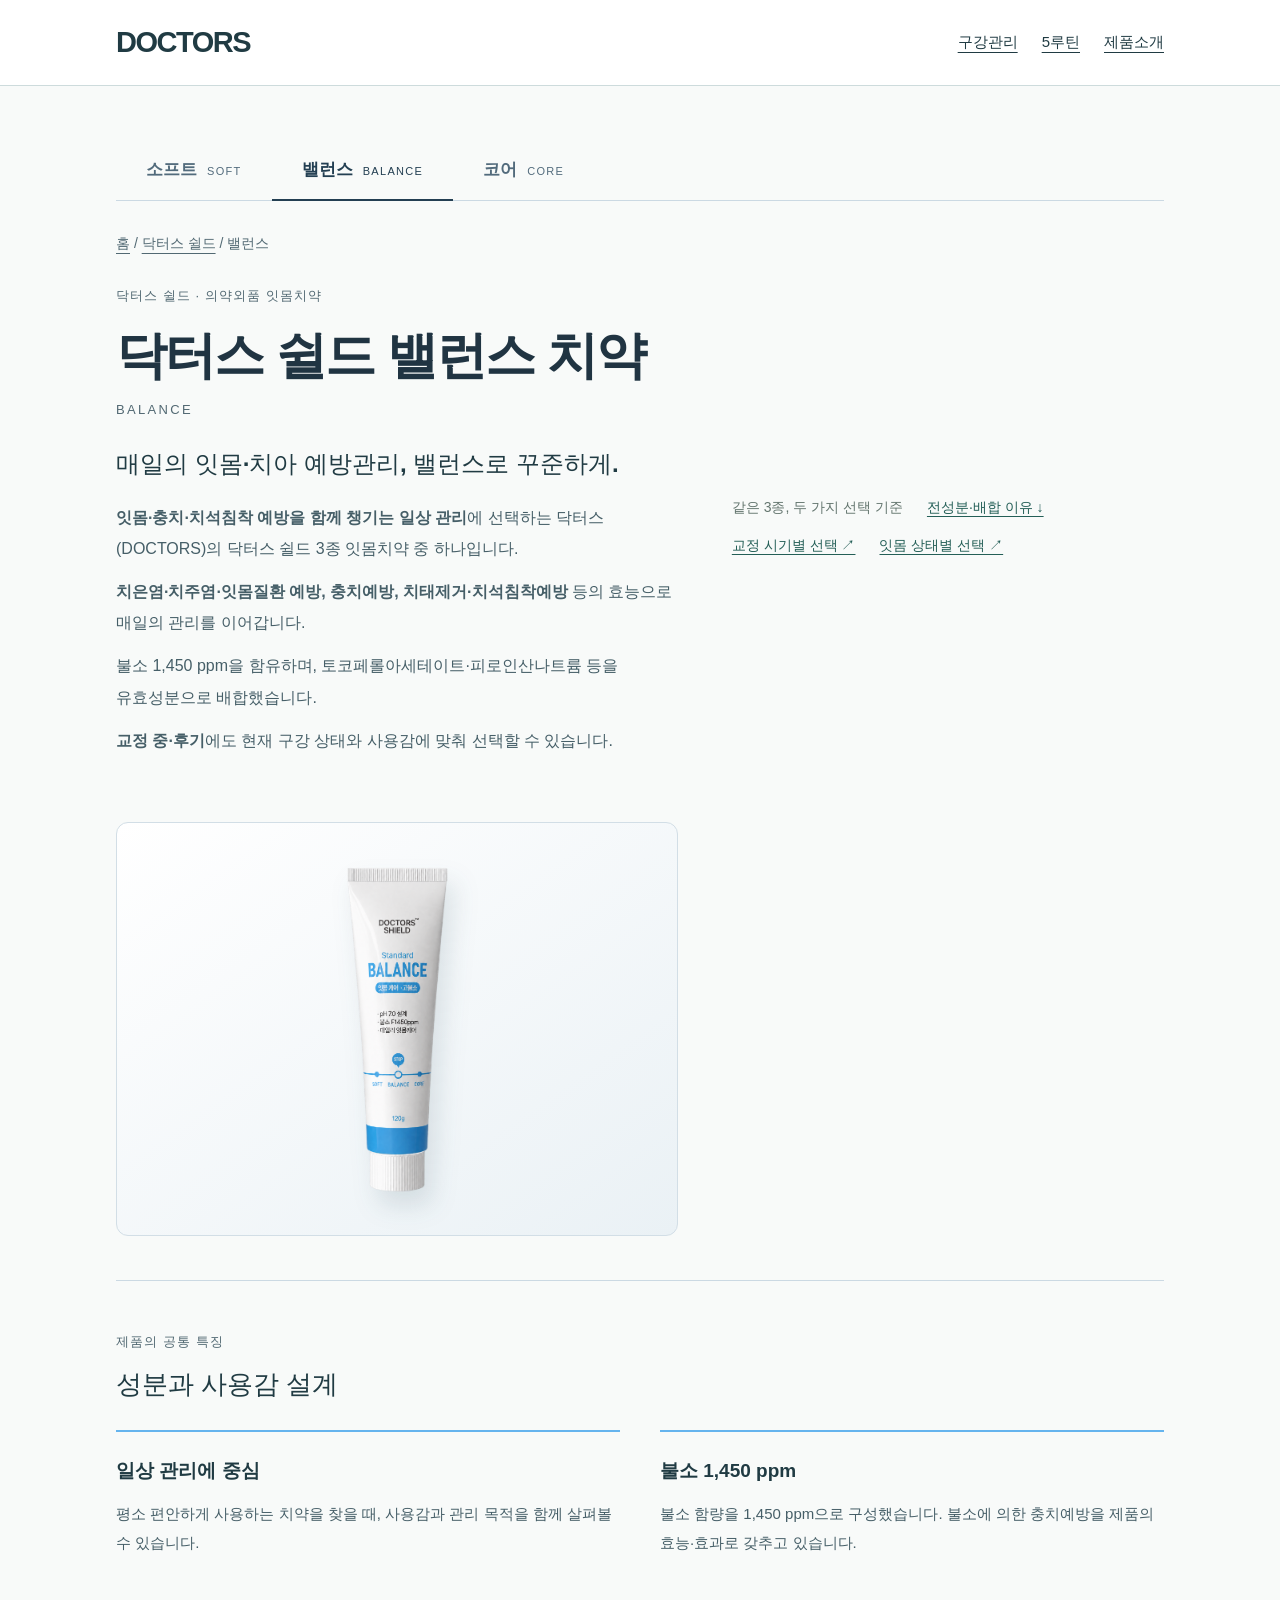
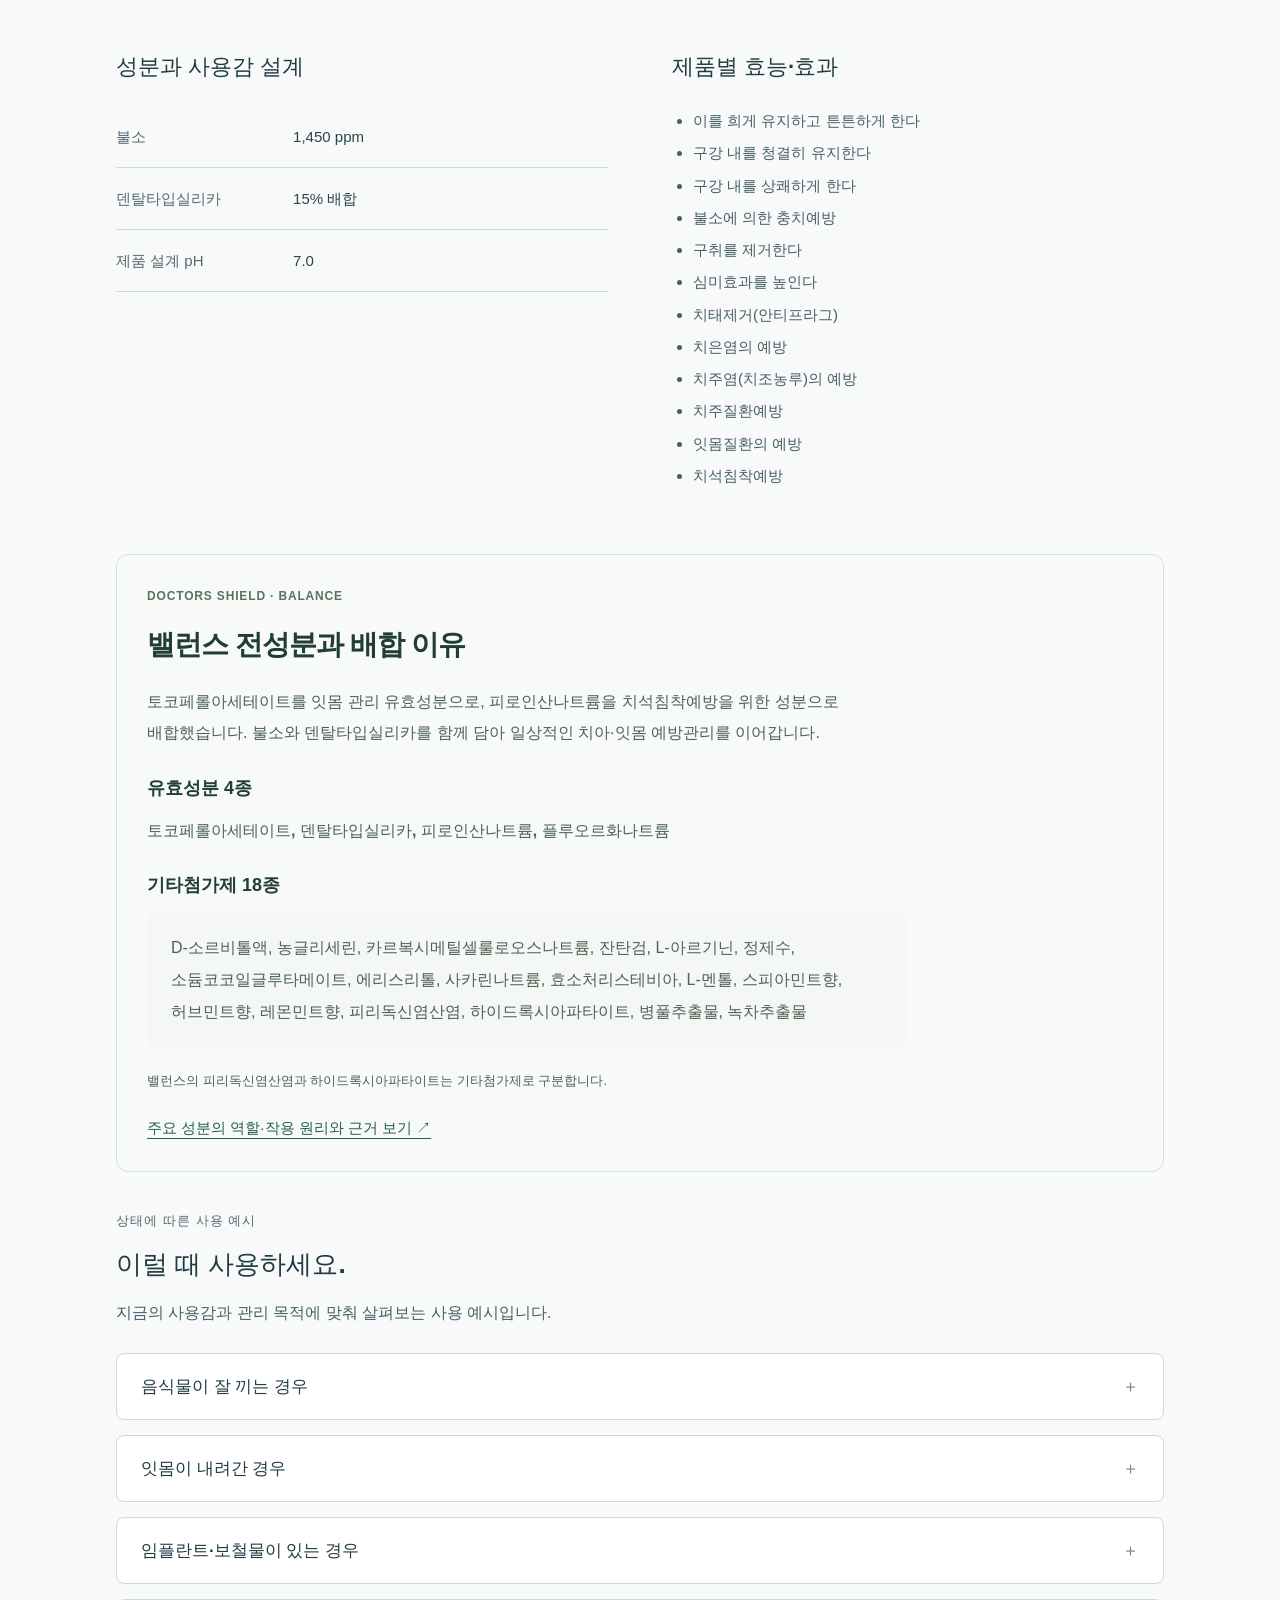
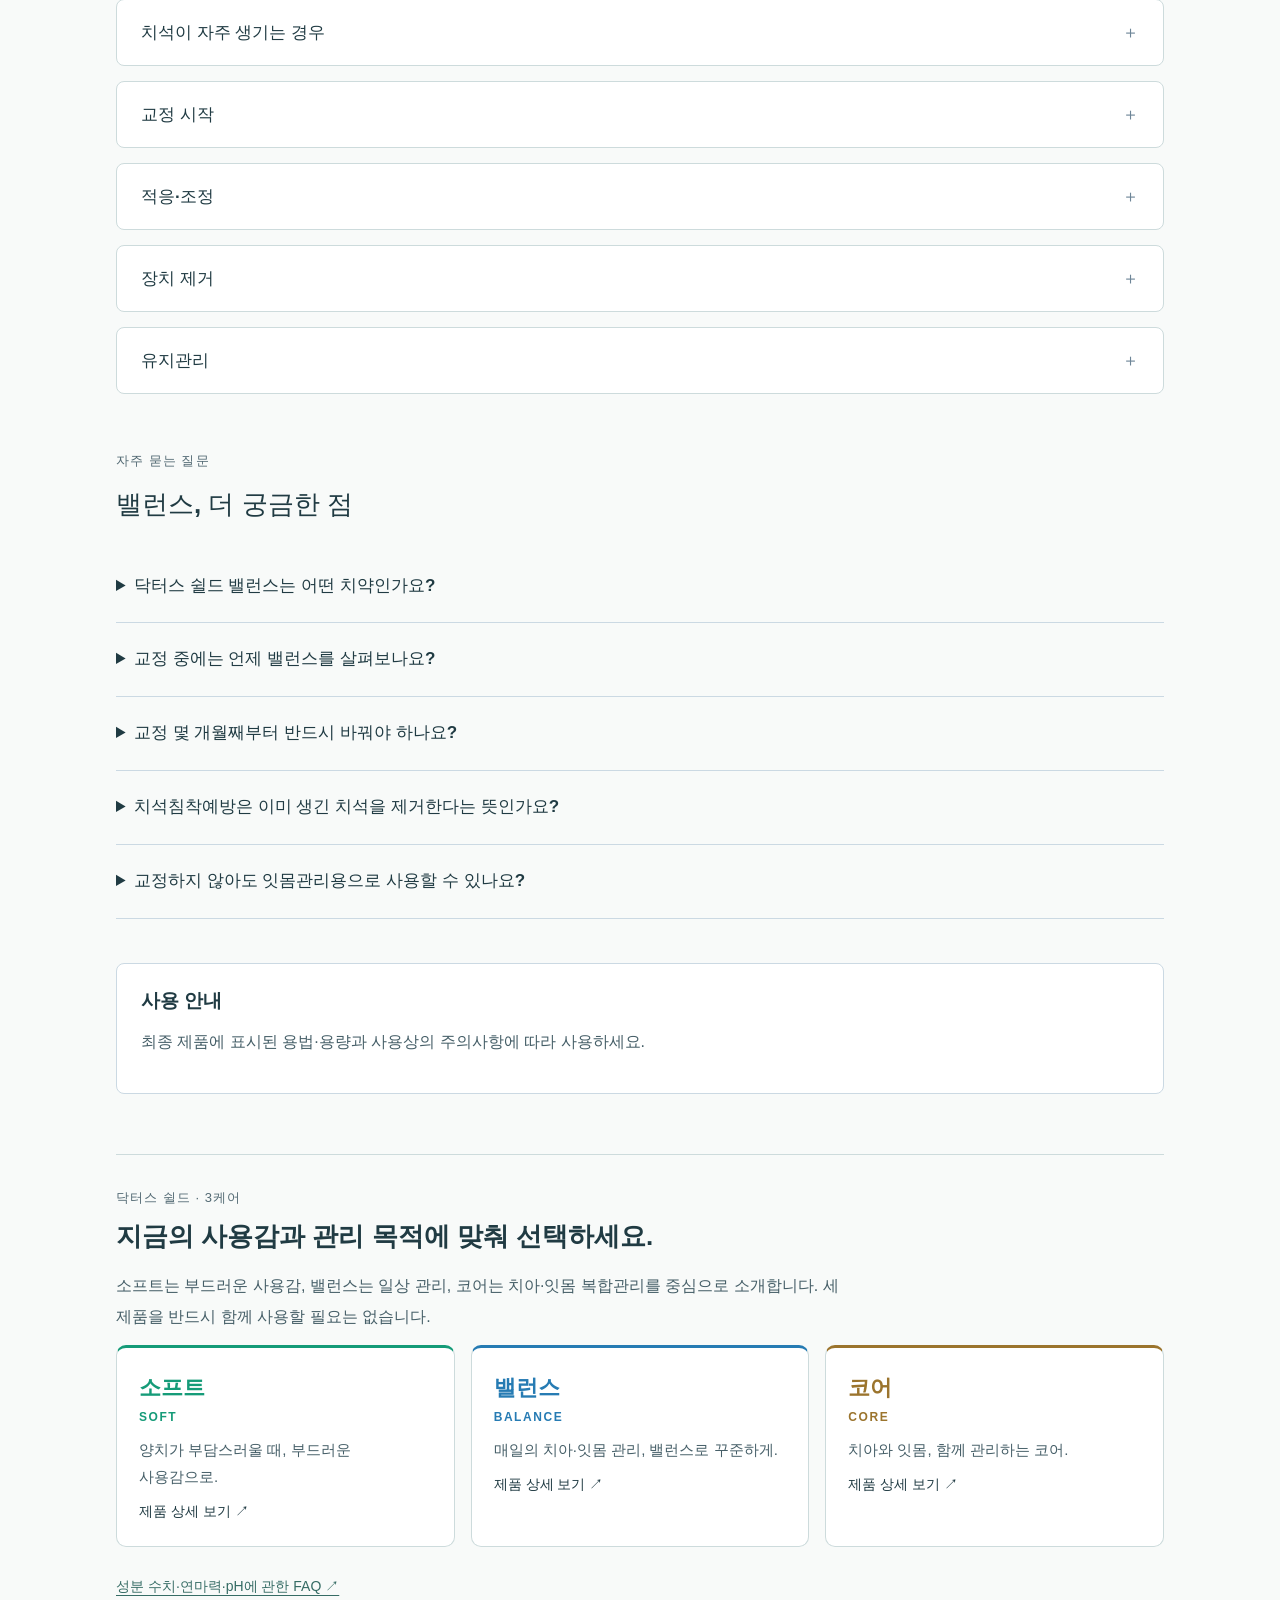
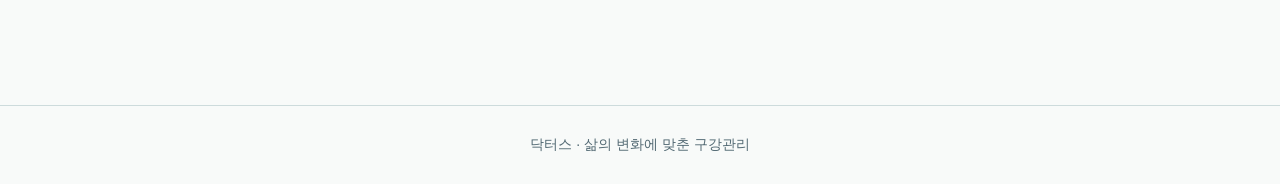
==== commit 299a19c7: "Add full ingredient lists and sourced ingredient guide for Shield toothpaste" ====
--- a/balance.html
+++ b/balance.html
@@ -1,4 +1,4 @@
-<!doctype html><html lang="ko"><head><meta charset="utf-8"><meta name="viewport" content="width=device-width,initial-scale=1"><title>닥터스 쉴드 밸런스 잇몸치약 | 잇몸·충치·치석침착 예방</title><meta name="description" content="매일의 잇몸·치아 예방관리를 위한 닥터스 쉴드 밸런스. 치은염·치주염·잇몸질환 예방, 불소 1,450 ppm과 치석침착예방 효능을 확인하세요. 교정 중·후기에도 선택할 수 있습니다."><style>/* Pamphlet-backed product details follow the concise product introduction. */
+<!doctype html><html lang="ko"><head><meta charset="utf-8"><meta name="viewport" content="width=device-width,initial-scale=1"><title>닥터스 쉴드 밸런스 잇몸치약 | 잇몸·충치·치석침착 예방</title><meta name="description" content="매일의 잇몸·치아 예방관리를 위한 닥터스 쉴드 밸런스. 치은염·치주염·잇몸질환 예방, 불소 1,450 ppm과 치석침착예방 효능을 확인하세요. 교정 중·후기에도 선택할 수 있습니다. 전성분과 제품별 배합 이유도 함께 안내합니다."><style>/* Pamphlet-backed product details follow the concise product introduction. */
 .toothpaste-content{max-width:1080px;margin:64px auto 0;color:#dce8f0}
 .toothpaste-opening{padding:0 0 40px;border-bottom:1px solid #2b4052;max-width:780px}
 .toothpaste-opening h2{font-size:clamp(32px,4vw,46px);margin:14px 0 24px;color:var(--product-tone);line-height:1.3}
@@ -75,15 +75,15 @@
 @media(min-width:761px){body>.shield-product-intro{padding:32px 36px 0;max-width:1120px}}
 @media(max-width:760px){.shield-product-intro{margin-top:24px;padding:16px 0 0}.shield-eyebrow{font-size:11px}.shield-product-title{font-size:36px}.shield-product-sub{font-size:16px}.shield-family-heading{margin-bottom:22px}.shield-choice{padding:16px 14px;flex:1;display:block;text-align:center}.shield-choice strong{font-size:16px}.shield-choice small{display:block;font-size:10px;margin-top:4px}.product-specific{margin-top:18px;padding:0}.shield-family-content{margin-top:26px}.shield-family-grid{grid-template-columns:1fr;gap:22px}.shield-family-cutout{height:290px}.shield-family-cutout svg{height:250px}.shield-family-label p{min-height:0}.product-reading-opening{grid-template-columns:1fr;gap:26px;margin-bottom:34px;padding-bottom:32px}.product-reading-visual{min-height:310px}.product-reading-visual svg,.product-reading-visual img{height:290px}.toothpaste-content{margin-top:26px}body>.shield-product-intro{margin-left:22px;margin-right:22px}}
 @media(prefers-reduced-motion:reduce){.shield-family-card{transition:none}.shield-family-card:hover{transform:none}}
-</style><script type="application/ld+json">{"@context": "https://schema.org", "@type": "Product", "name": "닥터스 쉴드 밸런스 치약", "brand": {"@type": "Brand", "name": "닥터스"}, "category": "의약외품 잇몸치약", "description": "매일의 잇몸·치아 예방관리를 위한 닥터스 쉴드 밸런스. 치은염·치주염·잇몸질환 예방, 불소 1,450 ppm과 치석침착예방 효능을 확인하세요. 교정 중·후기에도 선택할 수 있습니다.", "additionalProperty": [{"@type": "PropertyValue", "name": "불소 함량", "value": 1450, "unitText": "ppm"}, {"@type": "PropertyValue", "name": "덴탈타입실리카 배합량", "value": 15, "unitText": "%"}]}</script><link rel="canonical" href="__SITE_ORIGIN__/balance.html"><link rel="icon" href="favicon.svg"><link rel="stylesheet" href="brand-guide.css?v=3"><meta property="og:title" content="닥터스 쉴드 밸런스 잇몸치약 | 잇몸·충치·치석침착 예방"><meta property="og:description" content="매일의 잇몸·치아 예방관리를 위한 닥터스 쉴드 밸런스. 치은염·치주염·잇몸질환 예방, 불소 1,450 ppm과 치석침착예방 효능을 확인하세요. 교정 중·후기에도 선택할 수 있습니다."><meta name="twitter:title" content="닥터스 쉴드 밸런스 잇몸치약 | 잇몸·충치·치석침착 예방"><meta name="twitter:description" content="매일의 잇몸·치아 예방관리를 위한 닥터스 쉴드 밸런스. 치은염·치주염·잇몸질환 예방, 불소 1,450 ppm과 치석침착예방 효능을 확인하세요. 교정 중·후기에도 선택할 수 있습니다."><script type="application/ld+json" id="page-faq-schema">{"@context": "https://schema.org", "@type": "FAQPage", "mainEntity": [{"@type": "Question", "name": "닥터스 쉴드 밸런스는 어떤 치약인가요?", "acceptedAnswer": {"@type": "Answer", "text": "닥터스 쉴드 밸런스는 치은염·치주염·잇몸질환 예방, 충치예방, 치태제거·치석침착예방 효능을 갖춘 의약외품 잇몸치약입니다. 불소 1,450 ppm을 함유하며, 토코페롤아세테이트·피로인산나트륨 등을 유효성분으로 배합했습니다."}}, {"@type": "Question", "name": "교정 중에는 언제 밸런스를 살펴보나요?", "acceptedAnswer": {"@type": "Answer", "text": "닥터스 교정관리 안내에서는 장치에 적응하고 사용감이 편안해진 시기의 일상 관리에 밸런스를 연결합니다. 장치 제거 후와 유지기에도 자연치아와 잇몸의 일상 관리 목적으로 살펴볼 수 있습니다."}}, {"@type": "Question", "name": "교정 몇 개월째부터 반드시 바꿔야 하나요?", "acceptedAnswer": {"@type": "Answer", "text": "정해진 개월 수는 없습니다. 교정 중·후기에 장치 사용이 편안하고 일상 관리를 원할 때 밸런스를 선택할 수 있습니다. 조정 후 다시 부드러운 사용감을 원하면 소프트를 살펴보세요."}}, {"@type": "Question", "name": "치석침착예방은 이미 생긴 치석을 제거한다는 뜻인가요?", "acceptedAnswer": {"@type": "Answer", "text": "치석침착예방과 이미 생긴 치석의 제거는 다른 의미입니다. 밸런스를 기존 치석을 제거하는 제품으로 안내하지 않습니다."}}, {"@type": "Question", "name": "교정하지 않아도 잇몸관리용으로 사용할 수 있나요?", "acceptedAnswer": {"@type": "Answer", "text": "네. 밸런스는 교정 여부와 관계없이 잇몸질환 예방과 일상 구강관리를 위해 사용할 수 있습니다. 잇몸·충치·치석침착 예방을 함께 챙기는 일상 관리에 성분과 사용감을 살펴 선택하세요."}}]}</script></head>
+</style><script type="application/ld+json">{"@context": "https://schema.org", "@type": "Product", "name": "닥터스 쉴드 밸런스 치약", "brand": {"@type": "Brand", "name": "닥터스"}, "category": "의약외품 잇몸치약", "description": "매일의 잇몸·치아 예방관리를 위한 닥터스 쉴드 밸런스. 치은염·치주염·잇몸질환 예방, 불소 1,450 ppm과 치석침착예방 효능을 확인하세요. 교정 중·후기에도 선택할 수 있습니다. 전성분과 제품별 배합 이유도 함께 안내합니다.", "additionalProperty": [{"@type": "PropertyValue", "name": "불소 함량", "value": 1450, "unitText": "ppm"}, {"@type": "PropertyValue", "name": "덴탈타입실리카 배합량", "value": 15, "unitText": "%"}, {"@type": "PropertyValue", "name": "유효성분", "value": "토코페롤아세테이트, 덴탈타입실리카, 피로인산나트륨, 플루오르화나트륨"}, {"@type": "PropertyValue", "name": "기타첨가제", "value": "D-소르비톨액, 농글리세린, 카르복시메틸셀룰로오스나트륨, 잔탄검, L-아르기닌, 정제수, 소듐코코일글루타메이트, 에리스리톨, 사카린나트륨, 효소처리스테비아, L-멘톨, 스피아민트향, 허브민트향, 레몬민트향, 피리독신염산염, 하이드록시아파타이트, 병풀추출물, 녹차추출물"}]}</script><link rel="canonical" href="__SITE_ORIGIN__/balance.html"><link rel="icon" href="favicon.svg"><link rel="stylesheet" href="brand-guide.css?v=3"><meta property="og:title" content="닥터스 쉴드 밸런스 잇몸치약 | 잇몸·충치·치석침착 예방"><meta property="og:description" content="매일의 잇몸·치아 예방관리를 위한 닥터스 쉴드 밸런스. 치은염·치주염·잇몸질환 예방, 불소 1,450 ppm과 치석침착예방 효능을 확인하세요. 교정 중·후기에도 선택할 수 있습니다. 전성분과 제품별 배합 이유도 함께 안내합니다."><meta name="twitter:title" content="닥터스 쉴드 밸런스 잇몸치약 | 잇몸·충치·치석침착 예방"><meta name="twitter:description" content="매일의 잇몸·치아 예방관리를 위한 닥터스 쉴드 밸런스. 치은염·치주염·잇몸질환 예방, 불소 1,450 ppm과 치석침착예방 효능을 확인하세요. 교정 중·후기에도 선택할 수 있습니다. 전성분과 제품별 배합 이유도 함께 안내합니다."><script type="application/ld+json" id="page-faq-schema">{"@context": "https://schema.org", "@type": "FAQPage", "mainEntity": [{"@type": "Question", "name": "닥터스 쉴드 밸런스는 어떤 치약인가요?", "acceptedAnswer": {"@type": "Answer", "text": "닥터스 쉴드 밸런스는 치은염·치주염·잇몸질환 예방, 충치예방, 치태제거·치석침착예방 효능을 갖춘 의약외품 잇몸치약입니다. 불소 1,450 ppm을 함유하며, 토코페롤아세테이트·피로인산나트륨 등을 유효성분으로 배합했습니다."}}, {"@type": "Question", "name": "교정 중에는 언제 밸런스를 살펴보나요?", "acceptedAnswer": {"@type": "Answer", "text": "닥터스 교정관리 안내에서는 장치에 적응하고 사용감이 편안해진 시기의 일상 관리에 밸런스를 연결합니다. 장치 제거 후와 유지기에도 자연치아와 잇몸의 일상 관리 목적으로 살펴볼 수 있습니다."}}, {"@type": "Question", "name": "교정 몇 개월째부터 반드시 바꿔야 하나요?", "acceptedAnswer": {"@type": "Answer", "text": "정해진 개월 수는 없습니다. 교정 중·후기에 장치 사용이 편안하고 일상 관리를 원할 때 밸런스를 선택할 수 있습니다. 조정 후 다시 부드러운 사용감을 원하면 소프트를 살펴보세요."}}, {"@type": "Question", "name": "치석침착예방은 이미 생긴 치석을 제거한다는 뜻인가요?", "acceptedAnswer": {"@type": "Answer", "text": "치석침착예방과 이미 생긴 치석의 제거는 다른 의미입니다. 밸런스를 기존 치석을 제거하는 제품으로 안내하지 않습니다."}}, {"@type": "Question", "name": "교정하지 않아도 잇몸관리용으로 사용할 수 있나요?", "acceptedAnswer": {"@type": "Answer", "text": "네. 밸런스는 교정 여부와 관계없이 잇몸질환 예방과 일상 구강관리를 위해 사용할 수 있습니다. 잇몸·충치·치석침착 예방을 함께 챙기는 일상 관리에 성분과 사용감을 살펴 선택하세요."}}]}</script><link rel="stylesheet" href="ingredients.css?v=1"></head>
 <body style="--product-tone:#267bb3;--product-soft:#e8f3fa"><a class="skip-link" href="#product-main">본문으로 이동</a><header class="site-head"><div class="head-inner"><a class="brand-link" href="index.html#entrance">DOCTORS</a><nav class="head-nav" aria-label="주요 메뉴"><a href="index.html#map">구강관리</a><a href="routine.html">5루틴</a><a href="toothpaste.html">제품소개</a></nav></div></header>
 <section class="shield-product-intro product-specific" id="shield-product-intro"><nav class="shield-choices" aria-label="닥터스 쉴드 치약 선택"><a class="shield-choice" data-shield-product="0" href="soft.html"><strong>소프트</strong><small lang="en">SOFT</small></a><a class="shield-choice" data-shield-product="1" href="balance.html" aria-current="page"><strong>밸런스</strong><small lang="en">BALANCE</small></a><a class="shield-choice" data-shield-product="2" href="core.html"><strong>코어</strong><small lang="en">CORE</small></a></nav></section><main id="product-main"><div class="breadcrumb"><a href="index.html#entrance">홈</a> / <a href="toothpaste.html">닥터스 쉴드</a> / 밸런스</div><div class="toothpaste-content"><article id="toothpaste-content-1" class="toothpaste-article" aria-labelledby="toothpaste-heading-1" style="--product-tone:#65b4ee">
-<div class="product-reading-opening"><header class="toothpaste-opening"><div class="kicker">닥터스 쉴드 · 의약외품 잇몸치약</div><h1 id="toothpaste-heading-1">닥터스 쉴드 밸런스 치약<small lang="en">BALANCE</small></h1><h3>매일의 잇몸·치아 예방관리, 밸런스로 꾸준하게.</h3><p><strong>잇몸·충치·치석침착 예방을 함께 챙기는 일상 관리</strong>에 선택하는 닥터스(DOCTORS)의 닥터스 쉴드 3종 잇몸치약 중 하나입니다.</p><p><strong>치은염·치주염·잇몸질환 예방, 충치예방, 치태제거·치석침착예방</strong> 등의 효능으로 매일의 관리를 이어갑니다.</p><p>불소 1,450 ppm을 함유하며, 토코페롤아세테이트·피로인산나트륨 등을 유효성분으로 배합했습니다.</p><p><strong>교정 중·후기</strong>에도 현재 구강 상태와 사용감에 맞춰 선택할 수 있습니다.</p></header><nav class="bg-guide-links" aria-label="치약 선택 가이드"><span>같은 3종, 두 가지 선택 기준</span><a href="ortho.html">교정 시기별 선택 ↗</a><a href="gum.html">잇몸 상태별 선택 ↗</a></nav><div class="product-reading-visual" id="product-reading-visual-1" role="img" aria-label="닥터스 쉴드 밸런스 치약 튜브"><img src="asset-33bb845bdcbf09d2.png" alt="닥터스 쉴드 밸런스 치약 튜브" width="300" height="550"></div></div>
+<div class="product-reading-opening"><header class="toothpaste-opening"><div class="kicker">닥터스 쉴드 · 의약외품 잇몸치약</div><h1 id="toothpaste-heading-1">닥터스 쉴드 밸런스 치약<small lang="en">BALANCE</small></h1><h3>매일의 잇몸·치아 예방관리, 밸런스로 꾸준하게.</h3><p><strong>잇몸·충치·치석침착 예방을 함께 챙기는 일상 관리</strong>에 선택하는 닥터스(DOCTORS)의 닥터스 쉴드 3종 잇몸치약 중 하나입니다.</p><p><strong>치은염·치주염·잇몸질환 예방, 충치예방, 치태제거·치석침착예방</strong> 등의 효능으로 매일의 관리를 이어갑니다.</p><p>불소 1,450 ppm을 함유하며, 토코페롤아세테이트·피로인산나트륨 등을 유효성분으로 배합했습니다.</p><p><strong>교정 중·후기</strong>에도 현재 구강 상태와 사용감에 맞춰 선택할 수 있습니다.</p></header><nav class="bg-guide-links" aria-label="치약 선택 가이드"><span>같은 3종, 두 가지 선택 기준</span><a href="#full-ingredients">전성분·배합 이유 ↓</a><a href="ortho.html">교정 시기별 선택 ↗</a><a href="gum.html">잇몸 상태별 선택 ↗</a></nav><div class="product-reading-visual" id="product-reading-visual-1" role="img" aria-label="닥터스 쉴드 밸런스 치약 튜브"><img src="asset-33bb845bdcbf09d2.png" alt="닥터스 쉴드 밸런스 치약 튜브" width="300" height="550"></div></div>
 <section class="product-design-section"><div class="kicker">제품의 공통 특징</div><h3>성분과 사용감 설계</h3><div class="product-feature-grid"><div class="product-feature"><h4>일상 관리에 중심</h4><p>평소 편안하게 사용하는 치약을 찾을 때, 사용감과 관리 목적을 함께 살펴볼 수 있습니다.</p></div><div class="product-feature"><h4>불소 1,450 ppm</h4><p>불소 함량을 1,450 ppm으로 구성했습니다. 불소에 의한 충치예방을 제품의 효능·효과로 갖추고 있습니다.</p></div></div></section>
 <div class="toothpaste-columns"><section><h3>성분과 사용감 설계</h3><table class="toothpaste-specs"><caption>밸런스의 성분·설계 수치</caption><tbody><tr><th scope="row">불소</th><td>1,450 ppm</td></tr><tr><th scope="row">덴탈타입실리카</th><td>15% 배합</td></tr><tr><th scope="row">제품 설계 pH</th><td>7.0</td></tr></tbody></table></section><section><h3>제품별 효능·효과</h3><ul class="product-efficacy"><li>이를 희게 유지하고 튼튼하게 한다</li><li>구강 내를 청결히 유지한다</li><li>구강 내를 상쾌하게 한다</li><li>불소에 의한 충치예방</li><li>구취를 제거한다</li><li>심미효과를 높인다</li><li>치태제거(안티프라그)</li><li>치은염의 예방</li><li>치주염(치조농루)의 예방</li><li>치주질환예방</li><li>잇몸질환의 예방</li><li>치석침착예방</li></ul></section></div>
 
 
-<section class="product-use-section" aria-labelledby="product-use-title-1"><div class="kicker">상태에 따른 사용 예시</div><h3 id="product-use-title-1">이럴 때 사용하세요.</h3><p>지금의 사용감과 관리 목적에 맞춰 살펴보는 사용 예시입니다.</p><div class="product-use-cases"><details class="product-use-case" id="product-case-1-gum-food-trapping"><summary><span>음식물이 잘 끼는 경우</span></summary><p class="case-condition">매일의 불소치약 관리를 우선할 때</p><p>치아 사이 도구 관리와 함께 밸런스의 일상 관리 특징을 살펴볼 수 있습니다.</p></details><details class="product-use-case" id="product-case-1-gum-recession"><summary><span>잇몸이 내려간 경우</span></summary><p class="case-condition">불소 1,450 ppm을 일상 관리의 선택 기준으로 삼을 때</p><p>밸런스의 불소 함량을 살펴볼 수 있습니다.</p></details><details class="product-use-case" id="product-case-1-gum-prosthetics"><summary><span>임플란트·보철물이 있는 경우</span></summary><p class="case-condition">주변 자연치아와 잇몸의 일상 관리</p><p>밸런스를 일상 관리의 선택지로 살펴볼 수 있습니다.</p></details><details class="product-use-case" id="product-case-1-gum-tartar"><summary><span>치석이 자주 생기는 경우</span></summary><p class="case-condition">평소의 일상 관리</p><p>밸런스의 일상 관리 방향과 제품 표시사항을 살펴볼 수 있습니다.</p></details><details class="product-use-case" id="product-case-1-ortho-start"><summary><span>교정 시작</span></summary><p class="case-condition">장치 사용이 편안하고 일상 관리를 원할 때</p><p>현재 사용감이 편안하다면 밸런스를 일상 관리의 선택지로 살펴봅니다.</p></details><details class="product-use-case" id="product-case-1-ortho-adjustment"><summary><span>적응·조정</span></summary><p class="case-condition">장치에 적응하고 사용감이 편안할 때</p><p>편안해진 시기의 기본 일상 관리로 밸런스를 연결합니다.</p></details><details class="product-use-case" id="product-case-1-ortho-removal"><summary><span>장치 제거</span></summary><p class="case-condition">장치 제거 후 편안한 일상 관리</p><p>밸런스로 자연치아와 잇몸의 일상 관리를 이어갑니다.</p></details><details class="product-use-case" id="product-case-1-ortho-retention"><summary><span>유지관리</span></summary><p class="case-condition">유지기의 편안한 일상 관리</p><p>장치가 없어져도 자연치아와 잇몸의 매일 관리를 이어갑니다.</p></details></div></section>
+<section class="ig-inline" id="full-ingredients" aria-labelledby="full-ingredients-title"><p class="ig-kicker">DOCTORS SHIELD · BALANCE</p><h2 id="full-ingredients-title">밸런스 전성분과 배합 이유</h2><p class="ig-design">토코페롤아세테이트를 잇몸 관리 유효성분으로, 피로인산나트륨을 치석침착예방을 위한 성분으로 배합했습니다. 불소와 덴탈타입실리카를 함께 담아 일상적인 치아·잇몸 예방관리를 이어갑니다.</p><div class="ig-list"><h3>유효성분 4종</h3><p class="ig-active-list">토코페롤아세테이트, 덴탈타입실리카, 피로인산나트륨, 플루오르화나트륨</p><h3>기타첨가제 18종</h3><p class="ig-other-list">D-소르비톨액, 농글리세린, 카르복시메틸셀룰로오스나트륨, 잔탄검, L-아르기닌, 정제수, 소듐코코일글루타메이트, 에리스리톨, 사카린나트륨, 효소처리스테비아, L-멘톨, 스피아민트향, 허브민트향, 레몬민트향, 피리독신염산염, 하이드록시아파타이트, 병풀추출물, 녹차추출물</p><p class="ig-small">밸런스의 피리독신염산염과 하이드록시아파타이트는 기타첨가제로 구분합니다.</p></div><a class="ig-more" href="ingredients.html#mechanisms">주요 성분의 역할·작용 원리와 근거 보기 ↗</a></section><section class="product-use-section" aria-labelledby="product-use-title-1"><div class="kicker">상태에 따른 사용 예시</div><h3 id="product-use-title-1">이럴 때 사용하세요.</h3><p>지금의 사용감과 관리 목적에 맞춰 살펴보는 사용 예시입니다.</p><div class="product-use-cases"><details class="product-use-case" id="product-case-1-gum-food-trapping"><summary><span>음식물이 잘 끼는 경우</span></summary><p class="case-condition">매일의 불소치약 관리를 우선할 때</p><p>치아 사이 도구 관리와 함께 밸런스의 일상 관리 특징을 살펴볼 수 있습니다.</p></details><details class="product-use-case" id="product-case-1-gum-recession"><summary><span>잇몸이 내려간 경우</span></summary><p class="case-condition">불소 1,450 ppm을 일상 관리의 선택 기준으로 삼을 때</p><p>밸런스의 불소 함량을 살펴볼 수 있습니다.</p></details><details class="product-use-case" id="product-case-1-gum-prosthetics"><summary><span>임플란트·보철물이 있는 경우</span></summary><p class="case-condition">주변 자연치아와 잇몸의 일상 관리</p><p>밸런스를 일상 관리의 선택지로 살펴볼 수 있습니다.</p></details><details class="product-use-case" id="product-case-1-gum-tartar"><summary><span>치석이 자주 생기는 경우</span></summary><p class="case-condition">평소의 일상 관리</p><p>밸런스의 일상 관리 방향과 제품 표시사항을 살펴볼 수 있습니다.</p></details><details class="product-use-case" id="product-case-1-ortho-start"><summary><span>교정 시작</span></summary><p class="case-condition">장치 사용이 편안하고 일상 관리를 원할 때</p><p>현재 사용감이 편안하다면 밸런스를 일상 관리의 선택지로 살펴봅니다.</p></details><details class="product-use-case" id="product-case-1-ortho-adjustment"><summary><span>적응·조정</span></summary><p class="case-condition">장치에 적응하고 사용감이 편안할 때</p><p>편안해진 시기의 기본 일상 관리로 밸런스를 연결합니다.</p></details><details class="product-use-case" id="product-case-1-ortho-removal"><summary><span>장치 제거</span></summary><p class="case-condition">장치 제거 후 편안한 일상 관리</p><p>밸런스로 자연치아와 잇몸의 일상 관리를 이어갑니다.</p></details><details class="product-use-case" id="product-case-1-ortho-retention"><summary><span>유지관리</span></summary><p class="case-condition">유지기의 편안한 일상 관리</p><p>장치가 없어져도 자연치아와 잇몸의 매일 관리를 이어갑니다.</p></details></div></section>
 <section class="product-faq-section"><div class="kicker">자주 묻는 질문</div><h3>밸런스, 더 궁금한 점</h3><details class="product-faq"><summary>닥터스 쉴드 밸런스는 어떤 치약인가요?</summary><p>닥터스 쉴드 밸런스는 치은염·치주염·잇몸질환 예방, 충치예방, 치태제거·치석침착예방 효능을 갖춘 의약외품 잇몸치약입니다. 불소 1,450 ppm을 함유하며, 토코페롤아세테이트·피로인산나트륨 등을 유효성분으로 배합했습니다.</p></details><details class="product-faq"><summary>교정 중에는 언제 밸런스를 살펴보나요?</summary><p>닥터스 교정관리 안내에서는 장치에 적응하고 사용감이 편안해진 시기의 일상 관리에 밸런스를 연결합니다. 장치 제거 후와 유지기에도 자연치아와 잇몸의 일상 관리 목적으로 살펴볼 수 있습니다.</p></details><details class="product-faq"><summary>교정 몇 개월째부터 반드시 바꿔야 하나요?</summary><p>정해진 개월 수는 없습니다. 교정 중·후기에 장치 사용이 편안하고 일상 관리를 원할 때 밸런스를 선택할 수 있습니다. 조정 후 다시 부드러운 사용감을 원하면 소프트를 살펴보세요.</p></details><details class="product-faq"><summary>치석침착예방은 이미 생긴 치석을 제거한다는 뜻인가요?</summary><p>치석침착예방과 이미 생긴 치석의 제거는 다른 의미입니다. 밸런스를 기존 치석을 제거하는 제품으로 안내하지 않습니다.</p></details><details class="product-faq"><summary>교정하지 않아도 잇몸관리용으로 사용할 수 있나요?</summary><p>네. 밸런스는 교정 여부와 관계없이 잇몸질환 예방과 일상 구강관리를 위해 사용할 수 있습니다. 잇몸·충치·치석침착 예방을 함께 챙기는 일상 관리에 성분과 사용감을 살펴 선택하세요.</p></details></section>
 <section class="product-use-instructions"><h3>사용 안내</h3><p>최종 제품에 표시된 용법·용량과 사용상의 주의사항에 따라 사용하세요.</p></section></article>
 <section class="other-products"><div class="kicker">닥터스 쉴드 · 3케어</div><h2>지금의 사용감과 관리 목적에 맞춰 선택하세요.</h2><p>소프트는 부드러운 사용감, 밸런스는 일상 관리, 코어는 치아·잇몸 복합관리를 중심으로 소개합니다. 세 제품을 반드시 함께 사용할 필요는 없습니다.</p><div class="compare-links"><a class="compare-link" href="soft.html" style="--accent:#159b78"><h3>소프트<small lang="en">SOFT</small></h3><p>양치가 부담스러울 때, 부드러운 사용감으로.</p><span>제품 상세 보기 ↗</span></a><a class="compare-link" href="balance.html" style="--accent:#267bb3"><h3>밸런스<small lang="en">BALANCE</small></h3><p>매일의 치아·잇몸 관리, 밸런스로 꾸준하게.</p><span>제품 상세 보기 ↗</span></a><a class="compare-link" href="core.html" style="--accent:#9b742d"><h3>코어<small lang="en">CORE</small></h3><p>치아와 잇몸, 함께 관리하는 코어.</p><span>제품 상세 보기 ↗</span></a></div></section>
--- a/ingredients.css
+++ b/ingredients.css
@@ -0,0 +1,11 @@
+/* Ingredient guide and scoped full-ingredient panels on product pages. */
+.ingredients-page{margin:0;background:#f8faf7;color:#203d37;font-family:-apple-system,BlinkMacSystemFont,"Apple SD Gothic Neo","Noto Sans KR","Malgun Gothic",sans-serif;line-height:1.8;word-break:keep-all;overflow-wrap:anywhere}
+.ingredients-page *{box-sizing:border-box}.ingredients-page a{color:#245f50;text-underline-offset:5px}.ingredients-page a:focus-visible,.ingredients-page summary:focus-visible,.ig-inline a:focus-visible{outline:3px solid #3b826c;outline-offset:5px}
+.ingredients-page main{max-width:1160px;margin:auto;padding:0 32px 40px}.ig-header{max-width:1160px;margin:auto;padding:25px 32px;display:flex;justify-content:space-between;align-items:center;border-bottom:1px solid #d8e2db;gap:24px}.ig-header .ig-logo{font-size:28px;font-weight:800;letter-spacing:-1.5px;text-decoration:none;color:#203d37}.ig-header nav{display:flex;gap:24px;font-size:14px}.ig-header nav a{text-decoration:none}.ig-skip{position:absolute;top:-100px;left:20px;padding:12px;background:white;z-index:10}.ig-skip:focus{top:10px}
+.ig-hero{padding:72px 0 50px}.ingredients-page .ig-kicker,.ig-inline .ig-kicker{font-size:12px;letter-spacing:.07em;font-weight:600;color:#567364;margin:0 0 16px}.ig-hero h1{font-size:clamp(38px,5vw,62px);line-height:1.25;letter-spacing:-.055em;margin:0 0 30px;font-weight:650}.ingredients-page .ig-lead{font-size:18px;color:#53685f;max-width:850px;margin:0 0 28px;line-height:1.9}.ig-hero-tags{display:flex;flex-wrap:wrap;gap:10px}.ig-hero-tags span{font-size:13px;border:1px solid #ccdcd0;border-radius:30px;padding:6px 14px;background:#f0f5ee}.ig-toc{display:flex;flex-wrap:wrap;gap:12px 26px;padding:20px 0;border-block:1px solid #d8e2db;font-size:14px}.ig-toc a{text-decoration:none}
+.ig-section{padding:60px 0;border-bottom:1px solid #d8e2db;scroll-margin-top:24px}.ingredients-page h2{font-size:clamp(27px,3.1vw,36px);font-weight:650;line-height:1.45;letter-spacing:-.04em;margin:0 0 26px}.ingredients-page h3{font-size:21px;line-height:1.5;margin:0 0 18px;letter-spacing:-.025em}.ig-product-grid{display:grid;grid-template-columns:repeat(3,minmax(0,1fr));gap:22px;margin-top:34px}.ig-product{padding:28px;background:white;border:1px solid #d8e2db;border-radius:12px;display:flex;flex-direction:column}.ig-product>img{height:175px;width:100%;object-fit:contain;margin:0 0 28px}.ig-product .ig-kicker{color:var(--ig-tone);margin:0 0 5px}.ig-product h3{color:var(--ig-tone);font-size:29px;margin:0 0 12px}.ig-product p{font-size:15px;color:#53685f;margin:0 0 20px}.ig-product .ig-purpose{font-size:17px;font-weight:600;color:#203d37;min-height:60px}.ig-product a{margin-top:auto;font-size:14px;font-weight:600}
+.ig-method{font-size:14px;line-height:1.85;max-width:900px;color:#62726b;margin:0 0 34px}.ig-mechanism-grid{display:grid;grid-template-columns:repeat(2,minmax(0,1fr));gap:22px}.ig-mechanism{background:white;padding:28px;border:1px solid #d8e2db;border-radius:10px;scroll-margin-top:24px;display:flex;flex-direction:column}.ig-mechanism h3{font-size:21px;overflow-wrap:anywhere}.ig-mechanism>p{font-size:16px;color:#4c6257;line-height:1.95;margin:0 0 18px}.ig-mechanism .ig-role-heading{color:#203d37;font-size:17px;font-weight:600}.ig-mechanism .ig-kicker{font-size:12px;margin:0 0 14px}.ig-mechanism .ig-presence{font-size:12px;line-height:1.7;color:#41685a;padding-top:16px;border-top:1px solid #e1e8e2;margin-top:auto;margin-bottom:10px}.ig-citations{display:flex;gap:14px;font-size:12px}.ig-support{background:#edf4ec;padding:28px 30px;margin-top:24px;border-radius:10px}.ig-support p{font-size:16px;color:#4c6257;margin:0}.ig-product-tabs{display:flex;gap:12px;margin:30px 0}.ig-product-tabs a{border:1px solid #cbdcd0;padding:9px 22px;border-radius:30px;text-decoration:none;font-size:15px;background:white}.ig-full-product{background:white;border:1px solid #d8e2db;border-top:4px solid var(--ig-tone);border-radius:10px;padding:36px;margin-top:24px;scroll-margin-top:24px}.ig-full-product>.ig-kicker{color:var(--ig-tone)}.ig-full-product h2{font-size:27px}.ig-full-product>a{font-size:15px}.ig-list h3{font-size:18px;margin:25px 0 12px}.ig-list p{line-height:2;font-size:16px;margin:0 0 20px;color:#4c6257}.ig-list .ig-active-list{color:#203d37;font-weight:550}.ig-list .ig-small,.ingredients-page .ig-small{font-size:13px;color:#65786d;line-height:1.8}.ig-list .ig-other-list{padding:20px 24px;background:#f4f7f3;border-radius:8px}.ig-efficacy{display:grid;grid-template-columns:1.4fr 1fr;gap:40px}.ig-efficacy ul{padding-left:22px;margin:0;color:#4c6257}.ig-efficacy p{font-size:16px}.ingredients-page details{padding:22px 0;border-top:1px solid #d8e2db}.ingredients-page summary{cursor:pointer;font-size:18px;font-weight:600}.ingredients-page details p{font-size:16px;color:#4c6257;max-width:950px;margin:18px 0 0}.ig-references p,.ig-references li{font-size:14px;color:#65786d;line-height:1.9}.ig-references ol{padding-left:22px}.ig-references li{padding:7px 0;scroll-margin-top:24px}.ig-footer{padding:36px 0}.ig-footer>p{font-size:22px;font-weight:600}.ig-footer nav{display:flex;gap:18px 26px;flex-wrap:wrap;font-size:14px}
+/* These selectors deliberately avoid restyling existing product-page components. */
+.ig-inline{box-sizing:border-box;width:100%;margin:38px 0;padding:30px;border:1px solid #d4e1d8;border-radius:12px;background:#f8faf7;color:#203d37;text-align:left;word-break:keep-all;overflow-wrap:anywhere}.ig-inline h2{font-size:28px;line-height:1.45;letter-spacing:-.035em;color:#203d37;margin:0 0 22px}.ig-inline .ig-design{font-size:16px;line-height:1.9;color:#4c6257;margin:0 0 26px}.ig-inline .ig-list h3{font-size:18px;line-height:1.6;color:#203d37;margin:24px 0 12px}.ig-inline .ig-list p{font-size:16px;line-height:2;color:#4c6257}.ig-inline .ig-list .ig-small{font-size:13px}.ig-inline .ig-more{font-size:15px;color:#245f50;line-height:1.8;text-decoration:underline;text-underline-offset:5px}.soft-detail-v15 .ig-inline{width:calc(100% - 48px);margin:36px 24px}
+@media(max-width:800px){.ig-product-grid{gap:14px}.ig-product{padding:22px}.ig-product .ig-purpose{min-height:90px}.ig-mechanism{padding:24px}}
+@media(max-width:650px){.ingredients-page main{padding:0 22px 32px}.ig-header{padding:20px 22px;flex-wrap:wrap;gap:12px}.ig-header .ig-logo{font-size:26px}.ig-header nav{gap:18px;font-size:13px}.ig-hero{padding:42px 0 34px}.ingredients-page .ig-lead{font-size:16px}.ig-hero .ig-lead br{display:none}.ig-toc{gap:10px 20px;font-size:13px}.ig-section{padding:42px 0}.ig-product-grid,.ig-mechanism-grid,.ig-efficacy{grid-template-columns:1fr}.ig-product{padding:26px}.ig-product>img{height:160px}.ig-product .ig-purpose{min-height:0}.ig-full-product{padding:26px 22px}.ig-full-product h2{font-size:24px}.ig-list .ig-other-list{padding:16px 18px}.ig-list p{font-size:15px}.ig-support{padding:24px}.ingredients-page summary{font-size:16px}.ig-inline{padding:24px 20px}.ig-inline h2{font-size:24px}.ig-inline .ig-list p{font-size:15px}.soft-detail-v15 .ig-inline{width:calc(100% - 32px);margin:28px 16px}}
